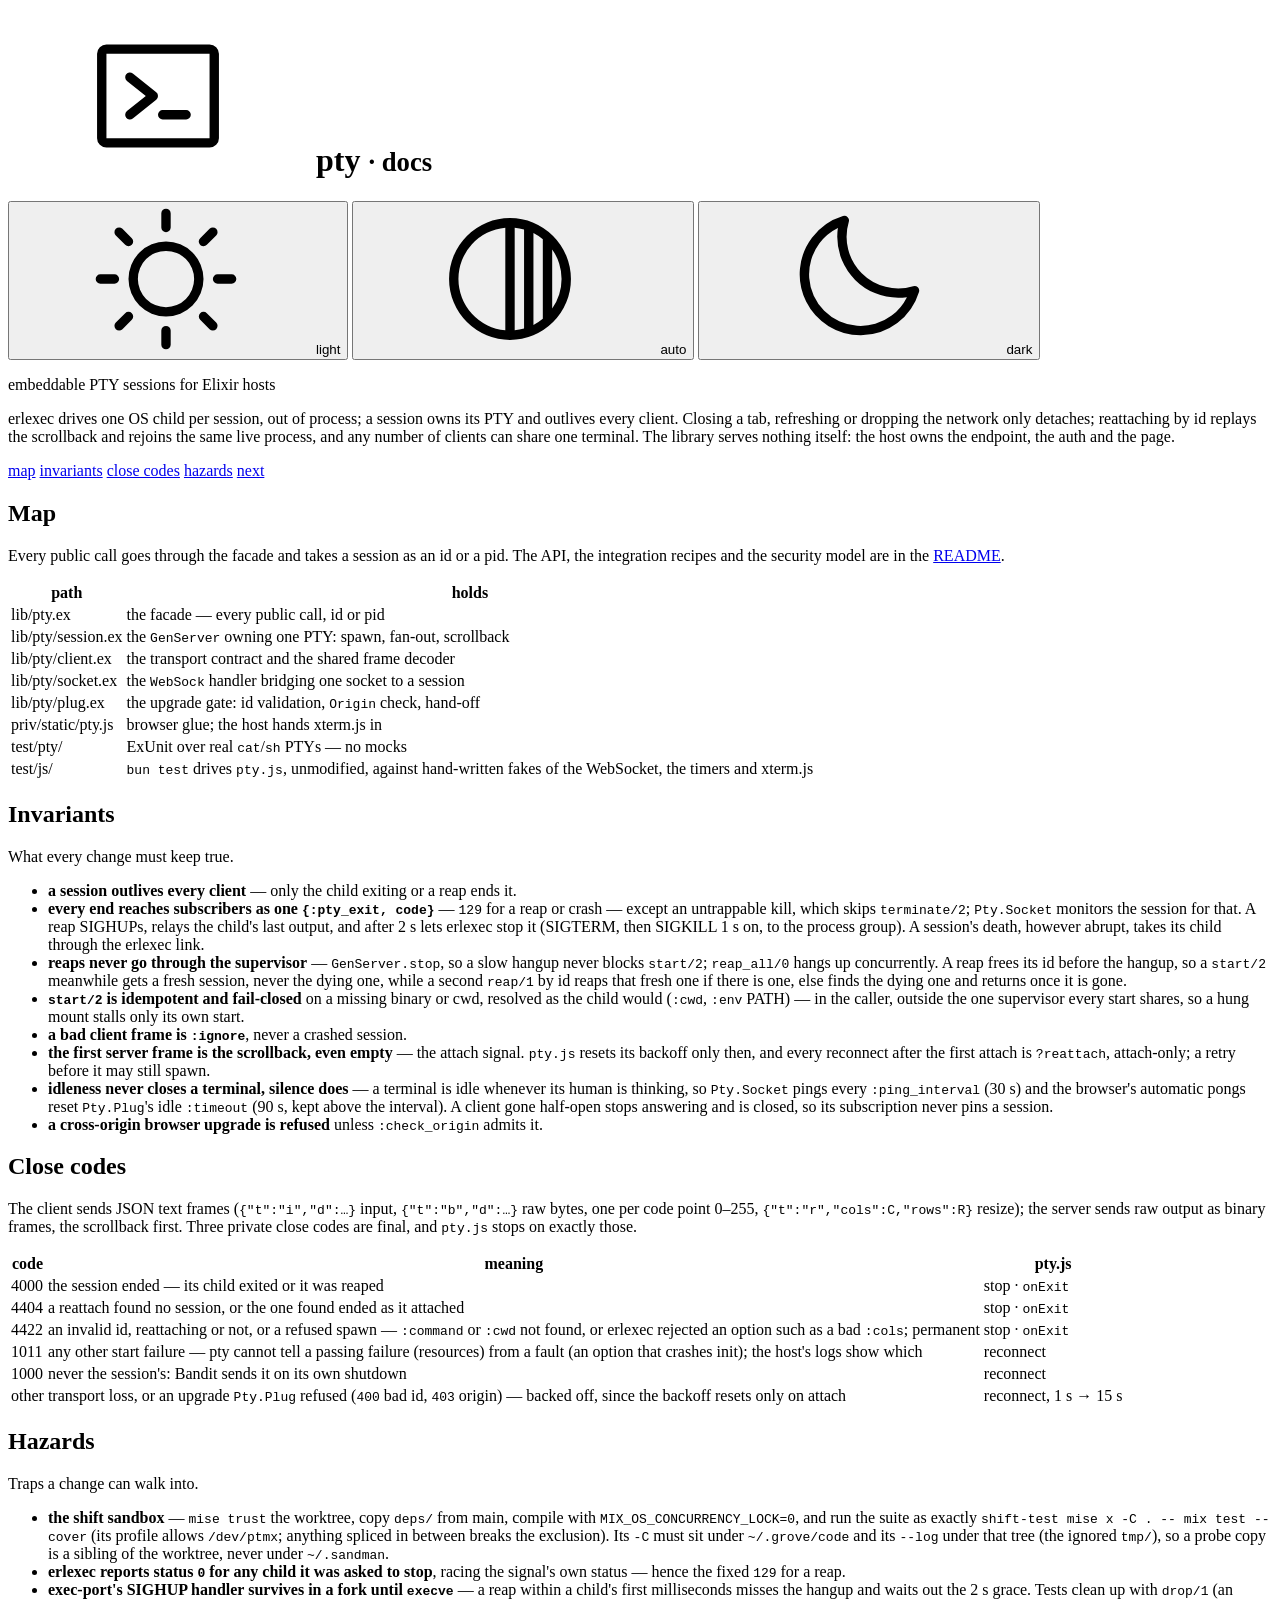
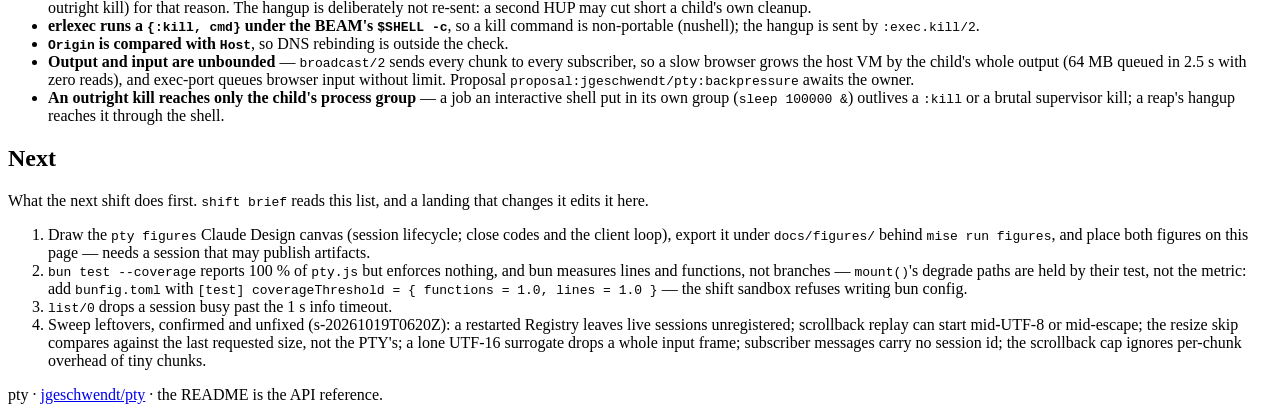
==== docs/index.html @ 1506ca83 "refactor(session): drop the reaping-key unregister kill/1 no longer needs kill/1 by id already repor" ====
<!doctype html>
<html lang="en" class="ui">
<head>
<meta charset="utf-8" />
<meta name="viewport" content="width=device-width, initial-scale=1" />
<title>pty — docs</title>
<link rel="stylesheet" href="https://gigantic.dev/ui/ui.css" />
<link rel="stylesheet" href="https://gigantic.dev/ui/docs.css" />
<link rel="stylesheet" href="page.css" />
<link rel="icon" href="data:image/svg+xml,%3Csvg xmlns='http://www.w3.org/2000/svg' viewBox='0 0 16 16'%3E%3Crect width='16' height='16' rx='3' fill='%23476349'/%3E%3Cpath d='M4 5l3 3-3 3' fill='none' stroke='white' stroke-width='1.5' stroke-linecap='round' stroke-linejoin='round'/%3E%3Crect x='8' y='10.25' width='4.5' height='1.5' rx='0.5' fill='white'/%3E%3C/svg%3E" />
</head>
<body data-page="docs">
<svg xmlns="http://www.w3.org/2000/svg" style="display:none" aria-hidden="true">
<!-- Phosphor Icons (regular), MIT (c) 2023 Phosphor Icons — via jgeschwendt/ui icons/ -->
<symbol id="ph-circle-half" viewBox="0 0 256 256" fill="currentColor"><path d="M128,24A104,104,0,1,0,232,128,104.11,104.11,0,0,0,128,24Zm8,16.37a86.4,86.4,0,0,1,16,3V212.67a86.4,86.4,0,0,1-16,3Zm32,9.26a87.81,87.81,0,0,1,16,10.54V195.83a87.81,87.81,0,0,1-16,10.54ZM40,128a88.11,88.11,0,0,1,80-87.63V215.63A88.11,88.11,0,0,1,40,128Zm160,50.54V77.46a87.82,87.82,0,0,1,0,101.08Z"/></symbol>
<symbol id="ph-moon" viewBox="0 0 256 256" fill="currentColor"><path d="M233.54,142.23a8,8,0,0,0-8-2,88.08,88.08,0,0,1-109.8-109.8,8,8,0,0,0-10-10,104.84,104.84,0,0,0-52.91,37A104,104,0,0,0,136,224a103.09,103.09,0,0,0,62.52-20.88,104.84,104.84,0,0,0,37-52.91A8,8,0,0,0,233.54,142.23ZM188.9,190.34A88,88,0,0,1,65.66,67.11a89,89,0,0,1,31.4-26A106,106,0,0,0,96,56,104.11,104.11,0,0,0,200,160a106,106,0,0,0,14.92-1.06A89,89,0,0,1,188.9,190.34Z"/></symbol>
<symbol id="ph-sun" viewBox="0 0 256 256" fill="currentColor"><path d="M120,40V16a8,8,0,0,1,16,0V40a8,8,0,0,1-16,0Zm72,88a64,64,0,1,1-64-64A64.07,64.07,0,0,1,192,128Zm-16,0a48,48,0,1,0-48,48A48.05,48.05,0,0,0,176,128ZM58.34,69.66A8,8,0,0,0,69.66,58.34l-16-16A8,8,0,0,0,42.34,53.66Zm0,116.68-16,16a8,8,0,0,0,11.32,11.32l16-16a8,8,0,0,0-11.32-11.32ZM192,72a8,8,0,0,0,5.66-2.34l16-16a8,8,0,0,0-11.32-11.32l-16,16A8,8,0,0,0,192,72Zm5.66,114.34a8,8,0,0,0-11.32,11.32l16,16a8,8,0,0,0,11.32-11.32ZM48,128a8,8,0,0,0-8-8H16a8,8,0,0,0,0,16H40A8,8,0,0,0,48,128Zm80,80a8,8,0,0,0-8,8v24a8,8,0,0,0,16,0V216A8,8,0,0,0,128,208Zm112-88H216a8,8,0,0,0,0,16h24a8,8,0,0,0,0-16Z"/></symbol>
<symbol id="ph-terminal-window" viewBox="0 0 256 256" fill="currentColor"><path d="M128,128a8,8,0,0,1-3,6.25l-40,32a8,8,0,1,1-10-12.5L107.19,128,75,102.25a8,8,0,1,1,10-12.5l40,32A8,8,0,0,1,128,128Zm48,24H136a8,8,0,0,0,0,16h40a8,8,0,0,0,0-16Zm56-96V200a16,16,0,0,1-16,16H40a16,16,0,0,1-16-16V56A16,16,0,0,1,40,40H216A16,16,0,0,1,232,56ZM216,200V56H40V200H216Z"/></symbol>
</svg>

<header class="appbar">
  <h1 class="appbar-title">
    <svg class="icon" aria-hidden="true"><use href="#ph-terminal-window" /></svg>
    pty <small>· docs</small>
  </h1>
  <span class="spacer"></span>
  <div class="segmented" role="group" aria-label="theme">
    <button type="button" data-theme-set="light" aria-pressed="false" title="light">
      <svg class="icon icon-sm" aria-hidden="true"><use href="#ph-sun" /></svg>light
    </button>
    <button type="button" data-theme-set="auto" aria-pressed="true" title="follow the system">
      <svg class="icon icon-sm" aria-hidden="true"><use href="#ph-circle-half" /></svg>auto
    </button>
    <button type="button" data-theme-set="dark" aria-pressed="false" title="dark">
      <svg class="icon icon-sm" aria-hidden="true"><use href="#ph-moon" /></svg>dark
    </button>
  </div>
</header>

<main class="docs-shell" data-container>

<header class="stack">
  <p class="eyebrow">embeddable PTY sessions for Elixir hosts</p>
  <p class="lead docs-lead">erlexec drives one OS child per session, out of process; a session owns
    its PTY and outlives every client. Closing a tab, refreshing or dropping the network only
    detaches; reattaching by id replays the scrollback and rejoins the same live process, and any
    number of clients can share one terminal. The library serves nothing itself: the host owns the
    endpoint, the auth and the page.</p>
  <nav class="row docs-toc" aria-label="sections">
    <a class="pill" href="#map">map</a>
    <a class="pill" href="#invariants">invariants</a>
    <a class="pill" href="#wire">close codes</a>
    <a class="pill" href="#hazards">hazards</a>
    <a class="pill" href="#plan">next</a>
  </nav>
</header>

<section class="docs-section" id="map" data-component="map">
  <header>
    <h2 class="h2">Map</h2>
    <p class="docs-note">Every public call goes through the facade and takes a session as an id or a
      pid. The API, the integration recipes and the security model are in the
      <a class="link" href="https://github.com/jgeschwendt/pty#readme">README</a>.</p>
  </header>
  <div class="table-wrap">
    <table data-table>
      <thead><tr><th>path</th><th>holds</th></tr></thead>
      <tbody>
        <tr><td class="table-mono">lib/pty.ex</td><td>the facade — every public call, id or pid</td></tr>
        <tr><td class="table-mono">lib/pty/session.ex</td><td>the <code class="code">GenServer</code> owning one PTY: spawn, fan-out, scrollback</td></tr>
        <tr><td class="table-mono">lib/pty/client.ex</td><td>the transport contract and the shared frame decoder</td></tr>
        <tr><td class="table-mono">lib/pty/socket.ex</td><td>the <code class="code">WebSock</code> handler bridging one socket to a session</td></tr>
        <tr><td class="table-mono">lib/pty/plug.ex</td><td>the upgrade gate: id validation, <code class="code">Origin</code> check, hand-off</td></tr>
        <tr><td class="table-mono">priv/static/pty.js</td><td>browser glue; the host hands xterm.js in</td></tr>
        <tr><td class="table-mono">test/pty/</td><td>ExUnit over real <code class="code">cat</code>/<code class="code">sh</code> PTYs — no mocks</td></tr>
        <tr><td class="table-mono">test/js/</td><td><code class="code">bun test</code> drives <code class="code">pty.js</code>, unmodified, against hand-written fakes of the WebSocket, the timers and xterm.js</td></tr>
      </tbody>
    </table>
  </div>
</section>

<section class="docs-section" id="invariants" data-component="invariants">
  <header>
    <h2 class="h2">Invariants</h2>
    <p class="docs-note">What every change must keep true.</p>
  </header>
  <ul class="stack claims" role="list">
    <li><strong>a session outlives every client</strong> — only the child exiting or a reap ends
      it.</li>
    <li><strong>every end reaches subscribers as one <code class="code">{:pty_exit, code}</code></strong>
      — <code class="code">129</code> for a reap or crash — except an untrappable kill, which skips
      <code class="code">terminate/2</code>; <code class="code">Pty.Socket</code> monitors the session
      for that. A reap SIGHUPs, relays the child's last output, and after 2 s lets erlexec stop it
      (SIGTERM, then SIGKILL 1 s on, to the process group). A session's death, however abrupt, takes
      its child through the erlexec link.</li>
    <li><strong>reaps never go through the supervisor</strong> — <code class="code">GenServer.stop</code>,
      so a slow hangup never blocks <code class="code">start/2</code>; <code class="code">reap_all/0</code>
      hangs up concurrently. A reap frees its id before the hangup, so a
      <code class="code">start/2</code> meanwhile gets a fresh session, never the dying one, while a
      second <code class="code">reap/1</code> by id reaps that fresh one if there is one, else finds the
      dying one and returns once it is gone.</li>
    <li><strong><code class="code">start/2</code> is idempotent and fail-closed</strong> on a missing
      binary or cwd, resolved as the child would (<code class="code">:cwd</code>,
      <code class="code">:env</code> PATH) — in the caller, outside the one supervisor every start
      shares, so a hung mount stalls only its own start.</li>
    <li><strong>a bad client frame is <code class="code">:ignore</code></strong>, never a crashed
      session.</li>
    <li><strong>the first server frame is the scrollback, even empty</strong> — the attach signal.
      <code class="code">pty.js</code> resets its backoff only then, and every reconnect after the
      first attach is <code class="code">?reattach</code>, attach-only; a retry before it may still
      spawn.</li>
    <li><strong>idleness never closes a terminal, silence does</strong> — a terminal is idle whenever
      its human is thinking, so <code class="code">Pty.Socket</code> pings every
      <code class="code">:ping_interval</code> (30 s) and the browser's automatic pongs reset
      <code class="code">Pty.Plug</code>'s idle <code class="code">:timeout</code> (90 s, kept above
      the interval). A client gone half-open stops answering and is closed, so its subscription
      never pins a session.</li>
    <li><strong>a cross-origin browser upgrade is refused</strong> unless
      <code class="code">:check_origin</code> admits it.</li>
  </ul>
</section>

<section class="docs-section" id="wire" data-component="wire">
  <header>
    <h2 class="h2">Close codes</h2>
    <p class="docs-note">The client sends JSON text frames (<code class="code">{"t":"i","d":…}</code>
      input, <code class="code">{"t":"b","d":…}</code> raw bytes, one per code point 0–255,
      <code class="code">{"t":"r","cols":C,"rows":R}</code> resize); the server sends raw output
      as binary frames, the scrollback first. Three private close codes are final, and
      <code class="code">pty.js</code> stops on exactly those.</p>
  </header>
  <div class="table-wrap">
    <table data-table>
      <thead><tr><th>code</th><th>meaning</th><th>pty.js</th></tr></thead>
      <tbody>
        <tr data-code="4000"><td class="table-mono">4000</td><td>the session ended — its child exited or it was reaped</td><td>stop · <code class="code">onExit</code></td></tr>
        <tr data-code="4404"><td class="table-mono">4404</td><td>a reattach found no session, or the one found ended as it attached</td><td>stop · <code class="code">onExit</code></td></tr>
        <tr data-code="4422"><td class="table-mono">4422</td><td>an invalid id, reattaching or not, or a refused spawn — <code class="code">:command</code> or <code class="code">:cwd</code> not found, or erlexec rejected an option such as a bad <code class="code">:cols</code>; permanent</td><td>stop · <code class="code">onExit</code></td></tr>
        <tr data-code="1011"><td class="table-mono">1011</td><td>any other start failure — pty cannot tell a passing failure (resources) from a fault (an option that crashes init); the host's logs show which</td><td>reconnect</td></tr>
        <tr data-code="1000"><td class="table-mono">1000</td><td>never the session's: Bandit sends it on its own shutdown</td><td>reconnect</td></tr>
        <tr data-code="other"><td class="table-mono">other</td><td>transport loss, or an upgrade <code class="code">Pty.Plug</code> refused (<code class="code">400</code> bad id, <code class="code">403</code> origin) — backed off, since the backoff resets only on attach</td><td>reconnect, 1 s → 15 s</td></tr>
      </tbody>
    </table>
  </div>
</section>

<section class="docs-section" id="hazards" data-component="hazards">
  <header>
    <h2 class="h2">Hazards</h2>
    <p class="docs-note">Traps a change can walk into.</p>
  </header>
  <ul class="stack claims" role="list">
    <li><strong>the shift sandbox</strong> — <code class="code">mise trust</code> the worktree, copy
      <code class="code">deps/</code> from main, compile with
      <code class="code">MIX_OS_CONCURRENCY_LOCK=0</code>, and run the suite as exactly
      <code class="code">shift-test mise x -C . -- mix test --cover</code> (its profile allows
      <code class="code">/dev/ptmx</code>; anything spliced in between breaks the exclusion). Its
      <code class="code">-C</code> must sit under <code class="code">~/.grove/code</code> and its
      <code class="code">--log</code> under that tree (the ignored <code class="code">tmp/</code>), so a
      probe copy is a sibling of the worktree, never under <code class="code">~/.sandman</code>.</li>
    <li><strong>erlexec reports status <code class="code">0</code> for any child it was asked to
      stop</strong>, racing the signal's own status — hence the fixed <code class="code">129</code>
      for a reap.</li>
    <li><strong>exec-port's SIGHUP handler survives in a fork until <code class="code">execve</code></strong>
      — a reap within a child's first milliseconds misses the hangup and waits out the 2 s grace.
      Tests clean up with <code class="code">drop/1</code> (an outright kill) for that reason. The
      hangup is deliberately not re-sent: a second HUP may cut short a child's own cleanup.</li>
    <li><strong>erlexec runs a <code class="code">{:kill, cmd}</code> under the BEAM's
      <code class="code">$SHELL -c</code></strong>, so a kill command is non-portable (nushell); the
      hangup is sent by <code class="code">:exec.kill/2</code>.</li>
    <li><strong><code class="code">Origin</code> is compared with <code class="code">Host</code></strong>,
      so DNS rebinding is outside the check.</li>
    <li><strong>Output and input are unbounded</strong> — <code class="code">broadcast/2</code> sends
      every chunk to every subscriber, so a slow browser grows the host VM by the child's whole output
      (64 MB queued in 2.5 s with zero reads), and exec-port queues browser input without limit.
      Proposal <code class="code">proposal:jgeschwendt/pty:backpressure</code> awaits the owner.</li>
    <li><strong>An outright kill reaches only the child's process group</strong> — a job an
      interactive shell put in its own group (<code class="code">sleep 100000 &amp;</code>) outlives a
      <code class="code">:kill</code> or a brutal supervisor kill; a reap's hangup reaches it through the shell.</li>
  </ul>
</section>

<section class="docs-section" id="plan" data-component="plan">
  <header>
    <h2 class="h2">Next</h2>
    <p class="docs-note">What the next shift does first. <code class="code">shift brief</code> reads this list, and a landing that changes it edits it here.</p>
  </header>
  <ol class="steps" id="next">
    <li>Draw the <code class="code">pty figures</code> Claude Design canvas (session lifecycle; close codes and the client loop), export it under <code class="code">docs/figures/</code> behind <code class="code">mise run figures</code>, and place both figures on this page — needs a session that may publish artifacts.</li>
    <li><code class="code">bun test --coverage</code> reports 100 % of <code class="code">pty.js</code> but enforces nothing, and bun measures lines and functions, not branches — <code class="code">mount()</code>'s degrade paths are held by their test, not the metric: add <code class="code">bunfig.toml</code> with <code class="code">[test] coverageThreshold = { functions = 1.0, lines = 1.0 }</code> — the shift sandbox refuses writing bun config.</li>
    <li><code class="code">list/0</code> drops a session busy past the 1 s info timeout.</li>
    <li>Sweep leftovers, confirmed and unfixed (s-20261019T0620Z): a restarted Registry leaves live sessions unregistered; scrollback replay can start mid-UTF-8 or mid-escape; the resize skip compares against the last requested size, not the PTY's; a lone UTF-16 surrogate drops a whole input frame; subscriber messages carry no session id; the scrollback cap ignores per-chunk overhead of tiny chunks.</li>
  </ol>
  <p class="docs-foot">pty · <a class="link" href="https://github.com/jgeschwendt/pty">jgeschwendt/pty</a> · the README is the API reference.</p>
</section>

</main>

<script>
/* The theme contract, verbatim from jgeschwendt/ui docs.js — same localStorage
   key, so a theme chosen on the ui pages is the theme this one opens in. */
const THEME_KEY = "ui-theme";
function applyTheme(mode) {
  const root = document.documentElement;
  if (mode === "auto") {
    root.removeAttribute("data-theme");
    localStorage.removeItem(THEME_KEY);
  } else {
    root.dataset.theme = mode;
    localStorage.setItem(THEME_KEY, mode);
  }
  for (const b of document.querySelectorAll("[data-theme-set]")) {
    b.setAttribute("aria-pressed", String(b.dataset.themeSet === mode));
  }
}
for (const b of document.querySelectorAll("[data-theme-set]")) {
  b.addEventListener("click", () => applyTheme(b.dataset.themeSet));
}
applyTheme(localStorage.getItem(THEME_KEY) || "auto");
</script>
</body>
</html>
---- docs/page.css ----
/* page.css — what is pty's alone. Tokens and components are ui.css's, the
   shell (container, measure, sections, claims, steps) is docs.css's; both are
   linked from https://gigantic.dev/ui/, never copied here. Nothing yet. */
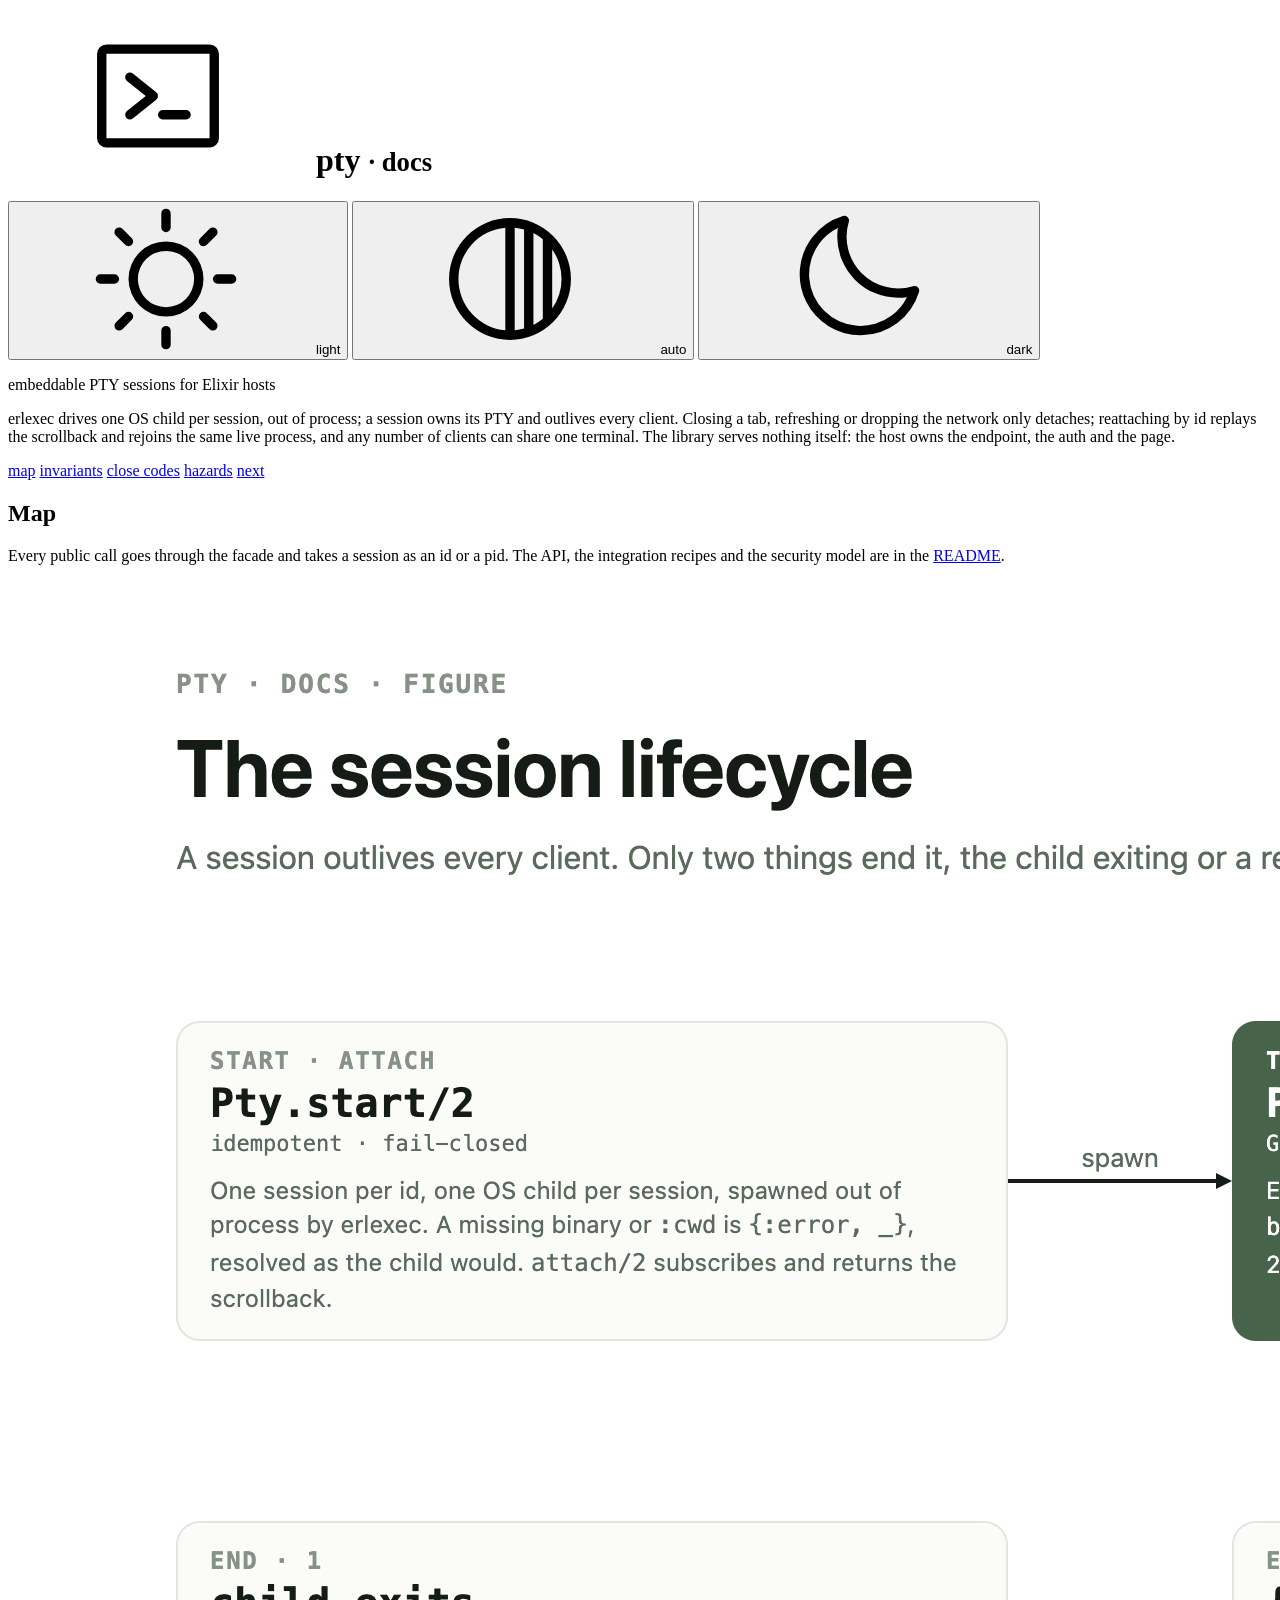
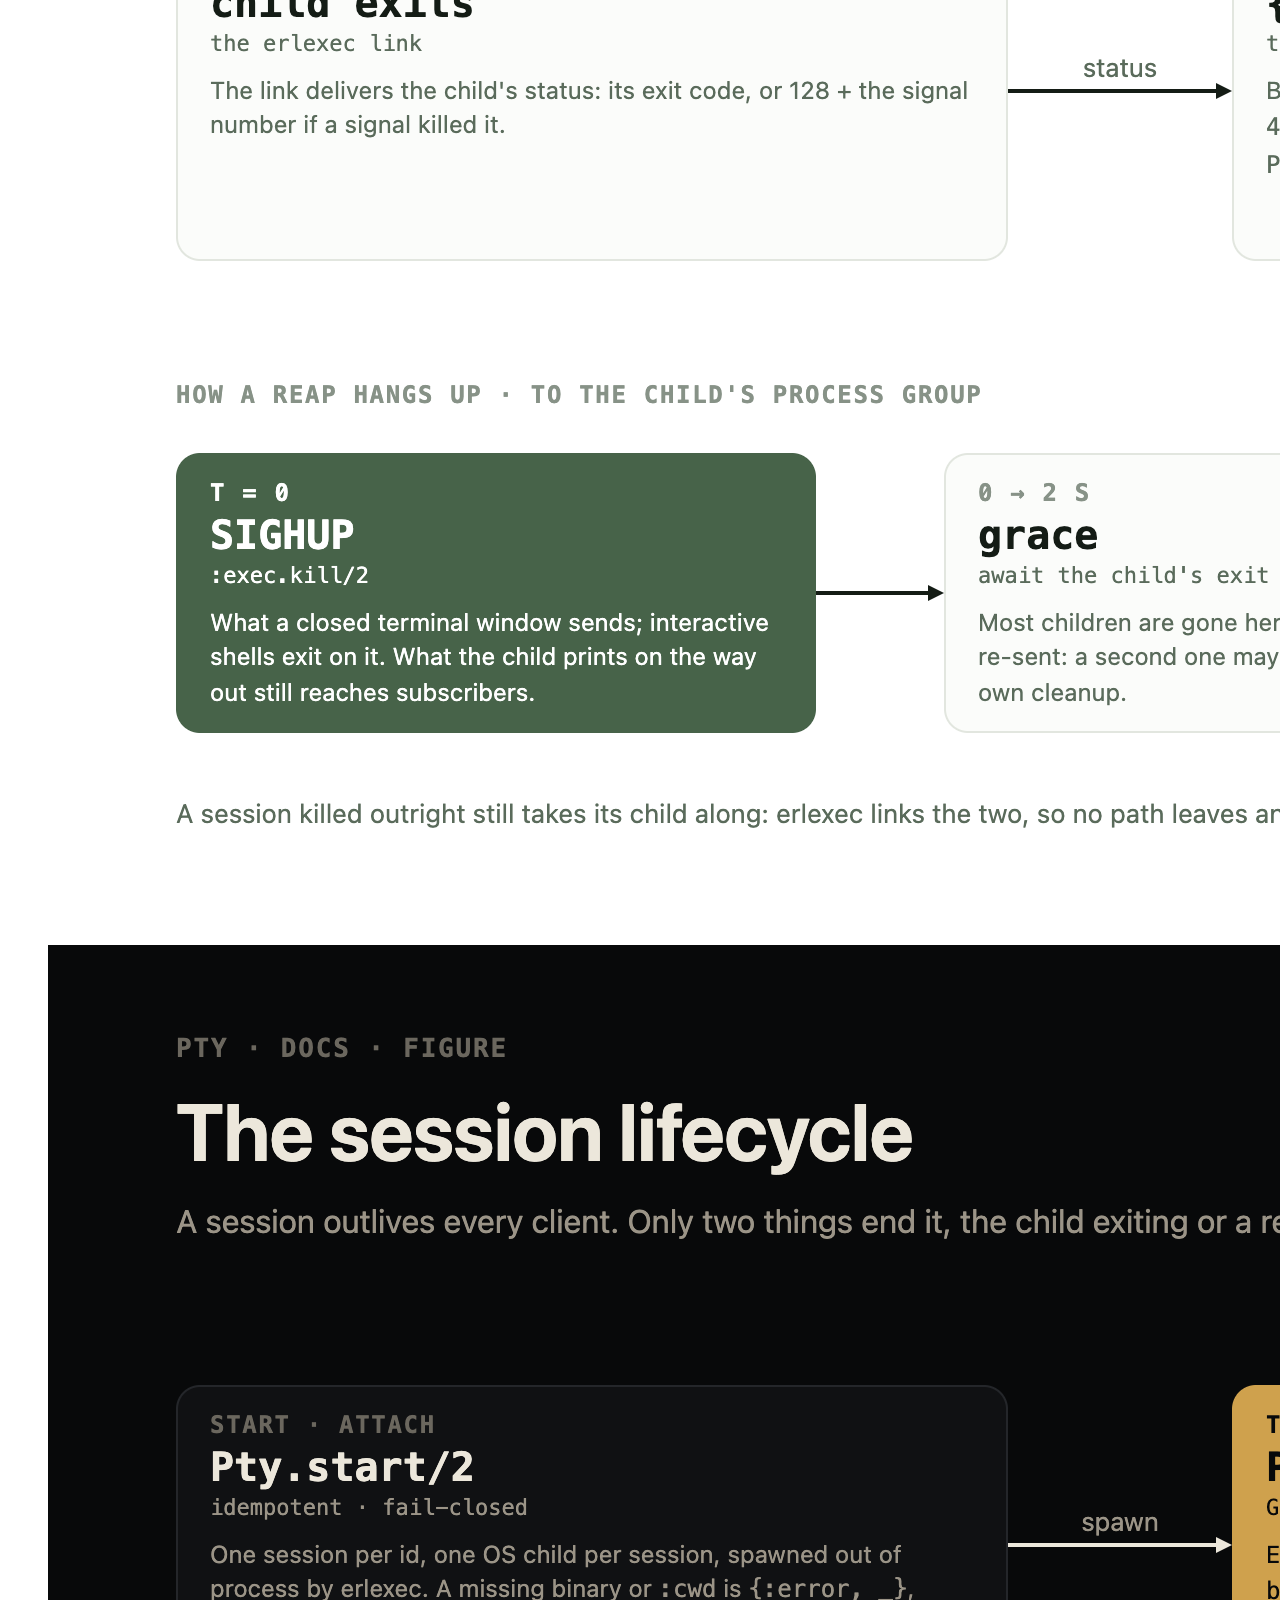
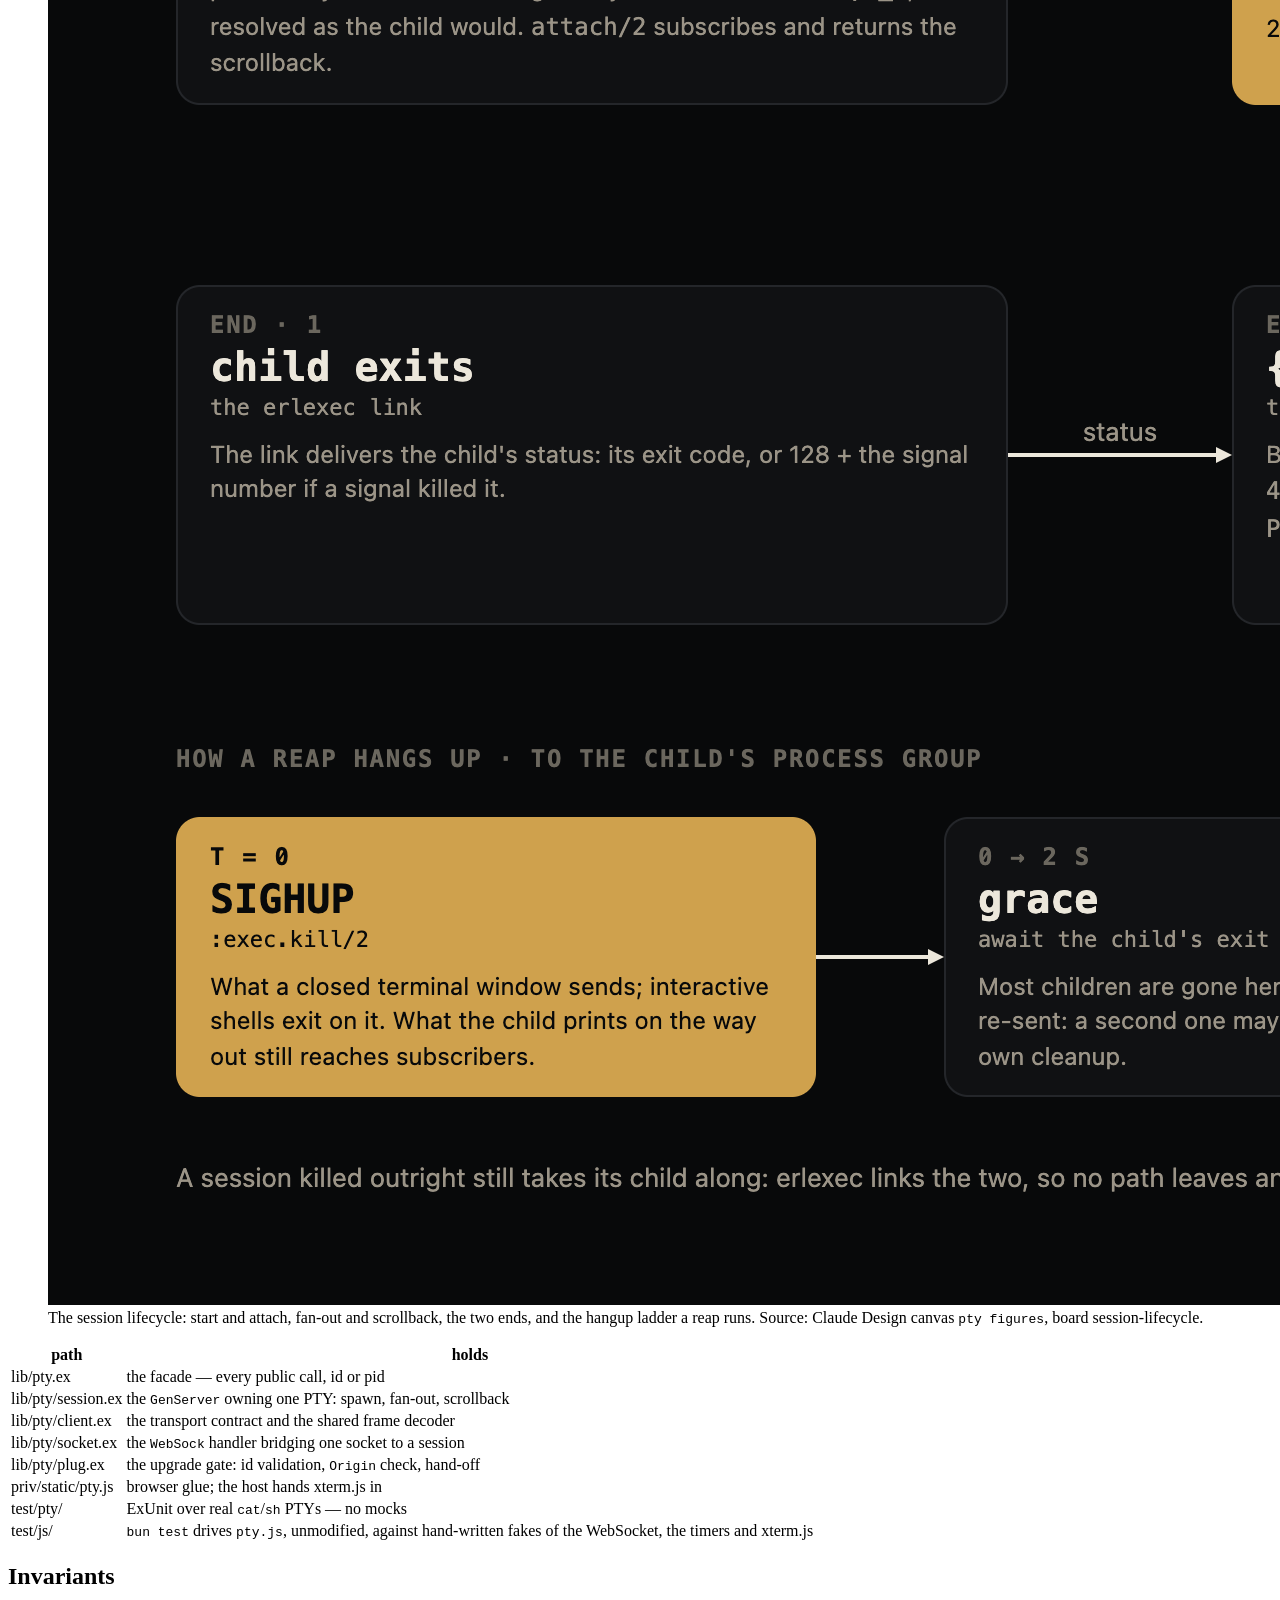
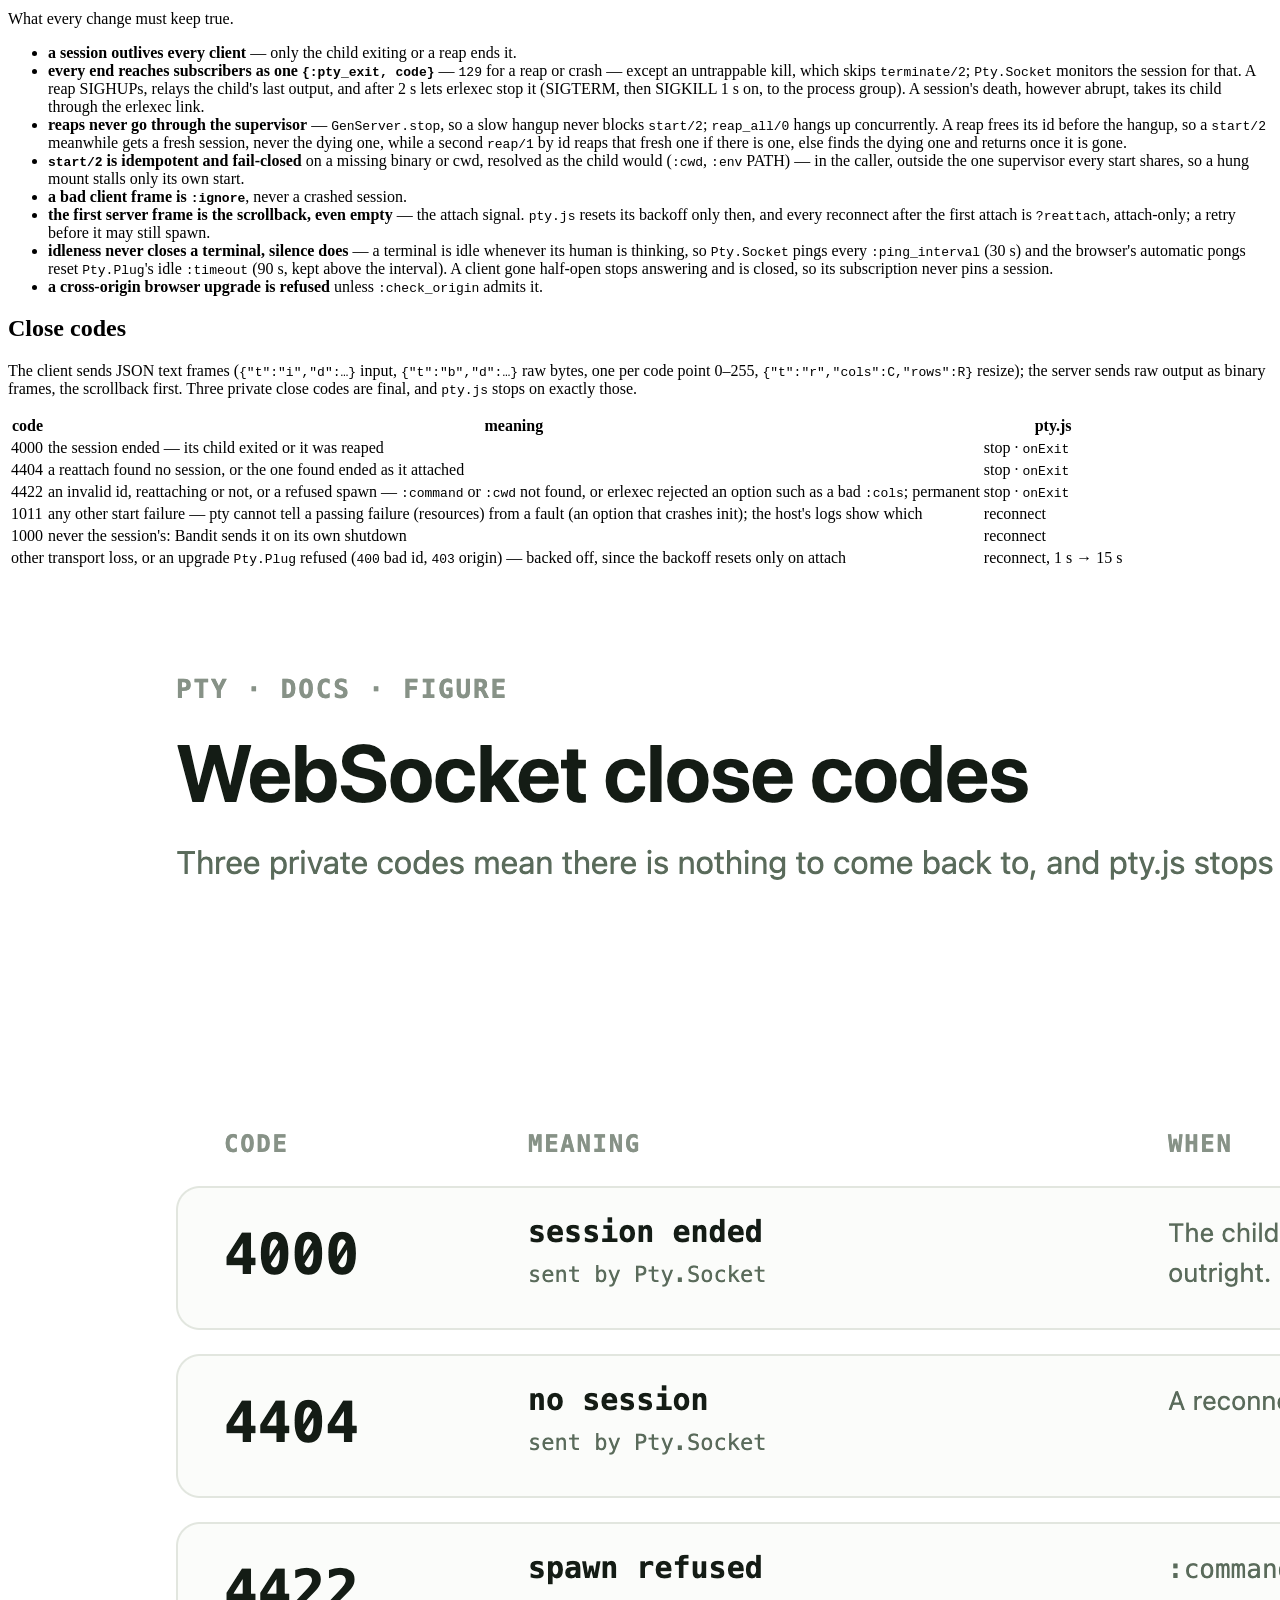
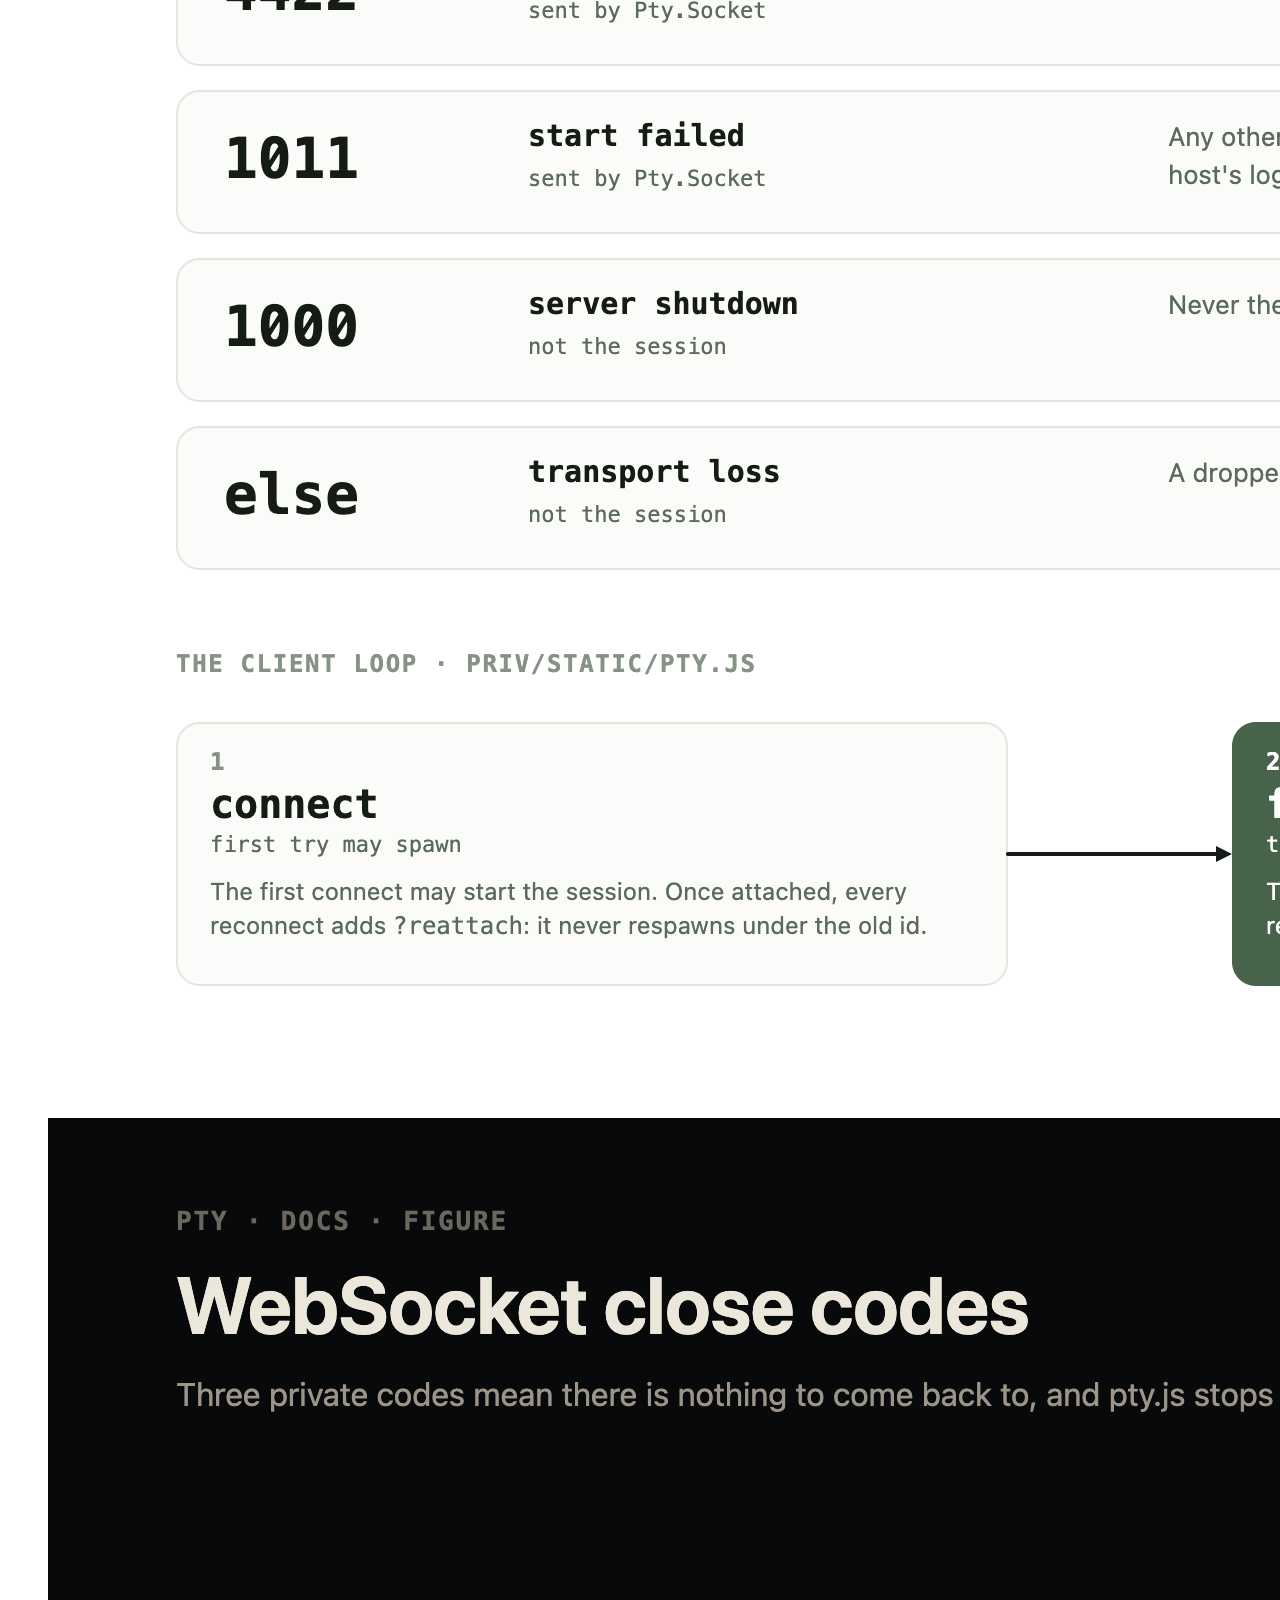
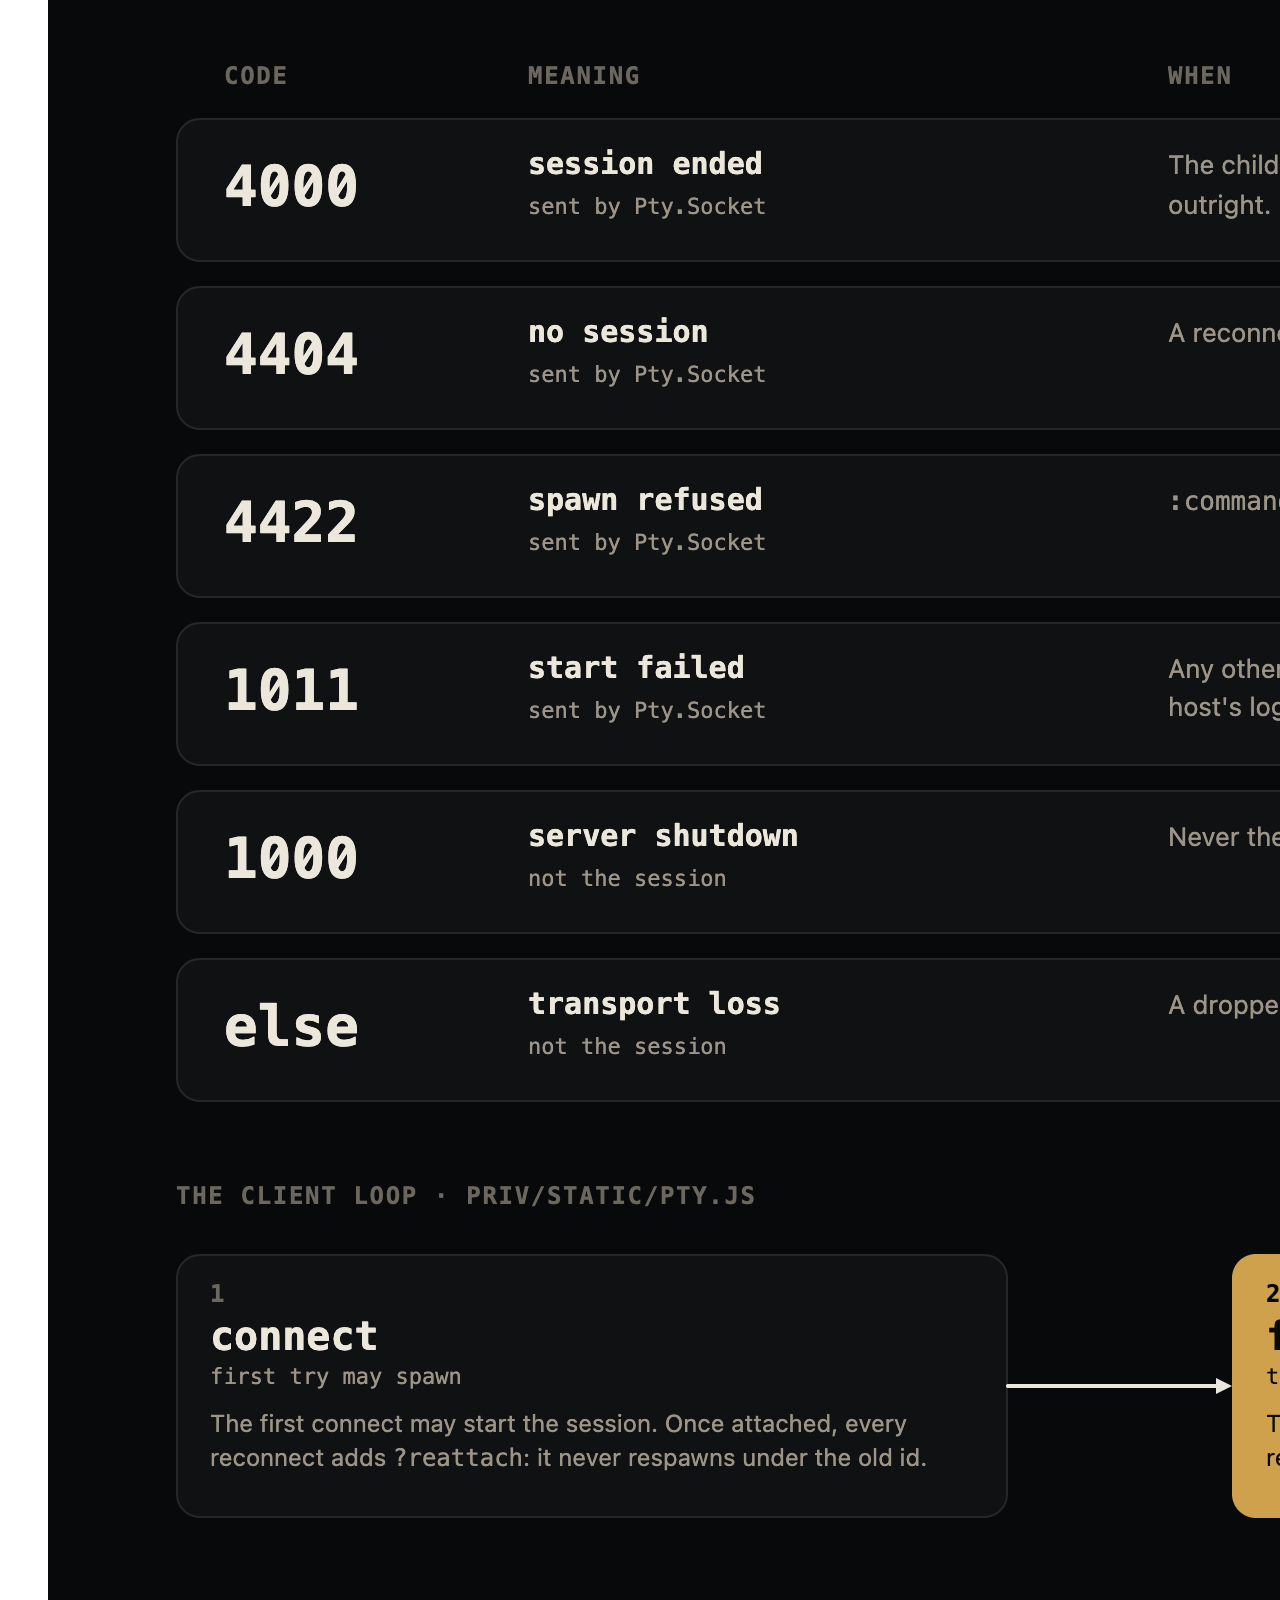
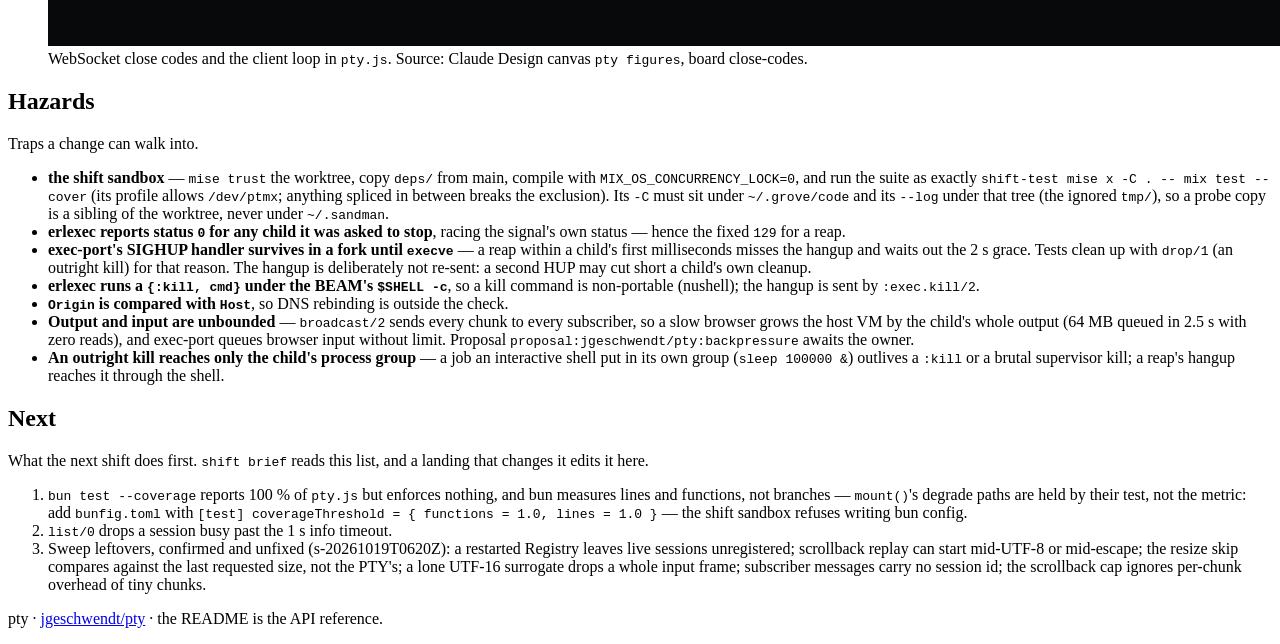
==== commit 66c33f6b: "docs: the pty figures canvas — session lifecycle, close codes — rendered behind mise run figures Can" ====
--- a/docs/index.html
+++ b/docs/index.html
@@ -62,6 +62,7 @@
       pid. The API, the integration recipes and the security model are in the
       <a class="link" href="https://github.com/jgeschwendt/pty#readme">README</a>.</p>
   </header>
+  <figure class="figure"><img class="figure-light" src="figures/session-lifecycle.png" alt="Pty.start/2 spawns a child through erlexec into a Pty.Session, which fans each output chunk out to every subscriber and onto a bounded scrollback. The session ends only when the child exits (its status) or a reap stops it (129); either way terminate/2 sends every subscriber one {:pty_exit, code}. A reap hangs up the child's process group: SIGHUP at once, a 2 s grace, then SIGTERM, then SIGKILL 1 s later." /><img class="figure-dark" src="figures/session-lifecycle-dark.png" alt="" aria-hidden="true" loading="lazy" /><figcaption>The session lifecycle: start and attach, fan-out and scrollback, the two ends, and the hangup ladder a reap runs. Source: Claude Design canvas <code class="code">pty figures</code>, board session-lifecycle.</figcaption></figure>
   <div class="table-wrap">
     <table data-table>
       <thead><tr><th>path</th><th>holds</th></tr></thead>
@@ -142,6 +143,7 @@
       </tbody>
     </table>
   </div>
+  <figure class="figure"><img class="figure-light" src="figures/close-codes.png" alt="A table of close codes. 4000 session ended, 4404 no session for a reattach, 4422 spawn refused: pty.js stops and fires onExit. 1011 any other start failure, 1000 Bandit's own shutdown, and any other close or a refused upgrade: pty.js reconnects. Below, the client loop: connect, the first frame (the scrollback) resets backoff to 1 s and marks the client attached so later connects add ?reattach, then on close either stop or retry with backoff doubling from 1 s to 15 s." /><img class="figure-dark" src="figures/close-codes-dark.png" alt="" aria-hidden="true" loading="lazy" /><figcaption>WebSocket close codes and the client loop in <code class="code">pty.js</code>. Source: Claude Design canvas <code class="code">pty figures</code>, board close-codes.</figcaption></figure>
 </section>
 
 <section class="docs-section" id="hazards" data-component="hazards">
@@ -186,7 +188,6 @@
     <p class="docs-note">What the next shift does first. <code class="code">shift brief</code> reads this list, and a landing that changes it edits it here.</p>
   </header>
   <ol class="steps" id="next">
-    <li>Draw the <code class="code">pty figures</code> Claude Design canvas (session lifecycle; close codes and the client loop), export it under <code class="code">docs/figures/</code> behind <code class="code">mise run figures</code>, and place both figures on this page — needs a session that may publish artifacts.</li>
     <li><code class="code">bun test --coverage</code> reports 100 % of <code class="code">pty.js</code> but enforces nothing, and bun measures lines and functions, not branches — <code class="code">mount()</code>'s degrade paths are held by their test, not the metric: add <code class="code">bunfig.toml</code> with <code class="code">[test] coverageThreshold = { functions = 1.0, lines = 1.0 }</code> — the shift sandbox refuses writing bun config.</li>
     <li><code class="code">list/0</code> drops a session busy past the 1 s info timeout.</li>
     <li>Sweep leftovers, confirmed and unfixed (s-20261019T0620Z): a restarted Registry leaves live sessions unregistered; scrollback replay can start mid-UTF-8 or mid-escape; the resize skip compares against the last requested size, not the PTY's; a lone UTF-16 surrogate drops a whole input frame; subscriber messages carry no session id; the scrollback cap ignores per-chunk overhead of tiny chunks.</li>
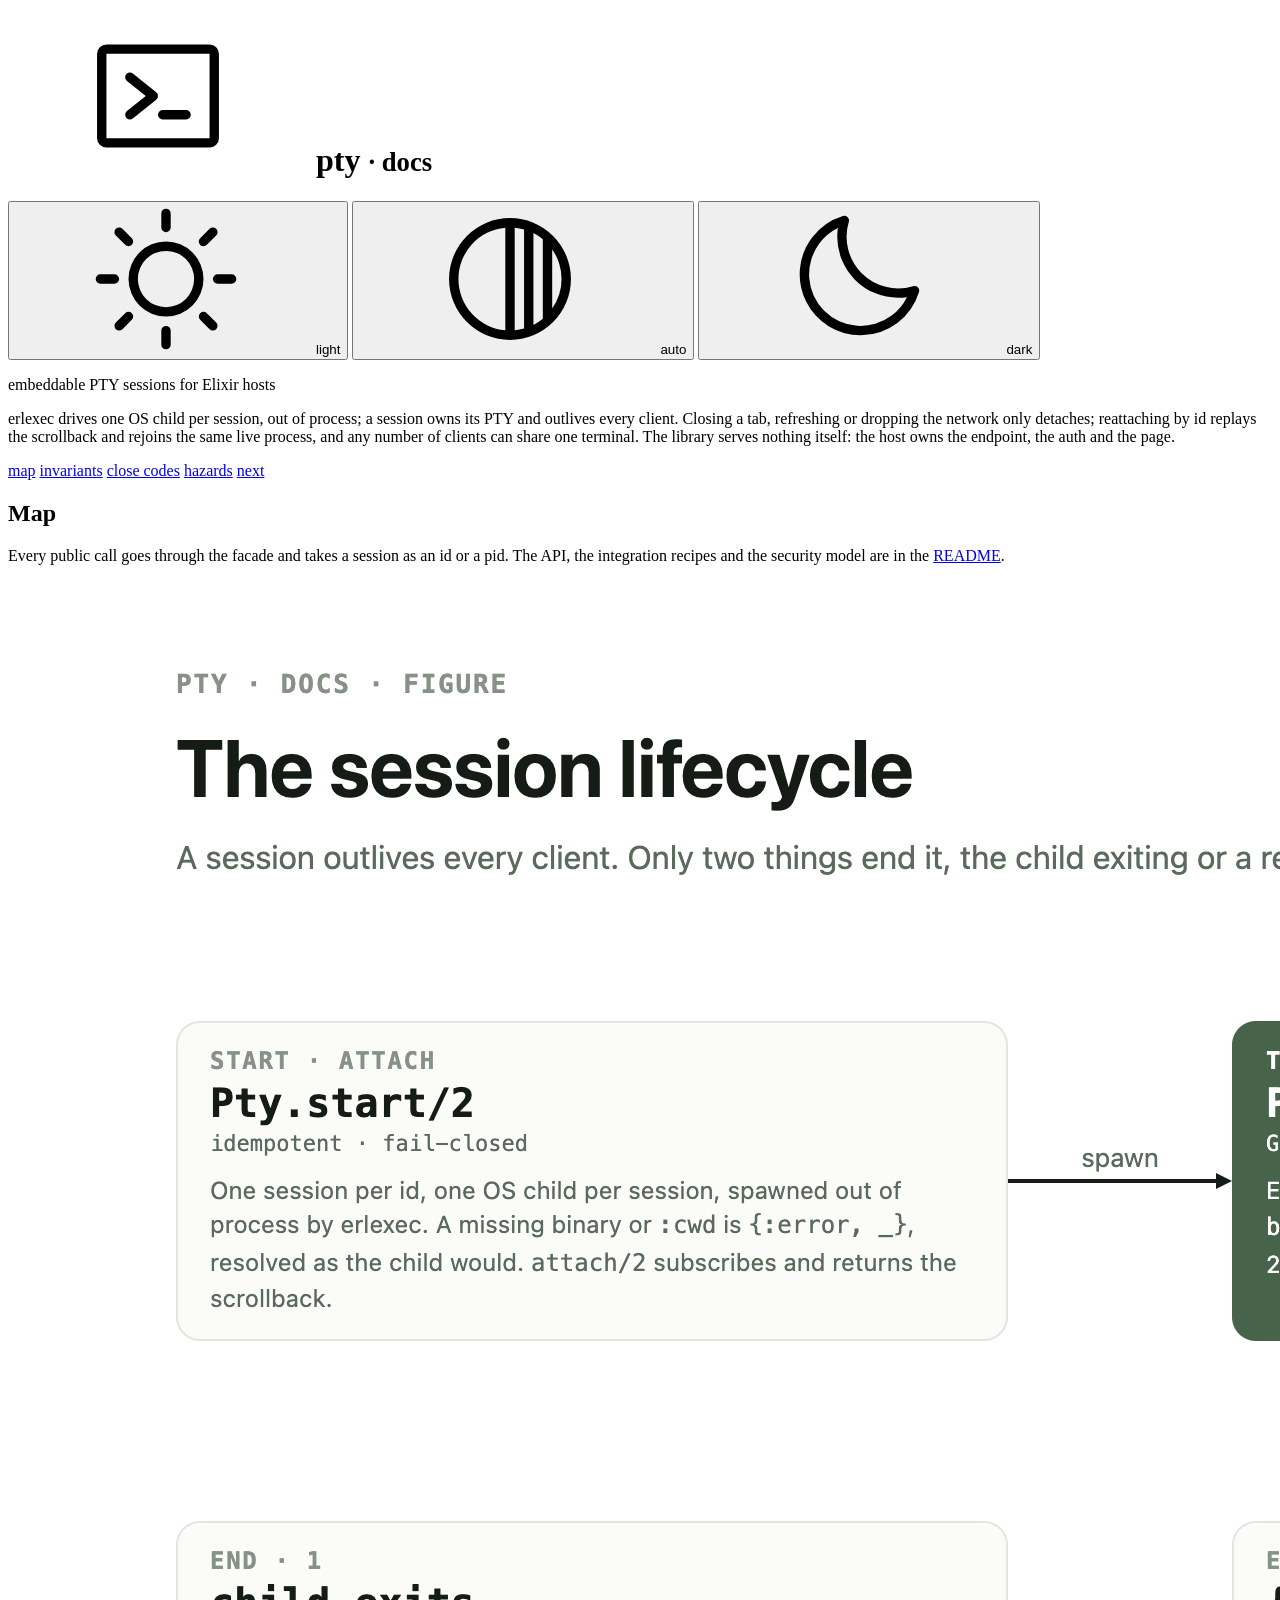
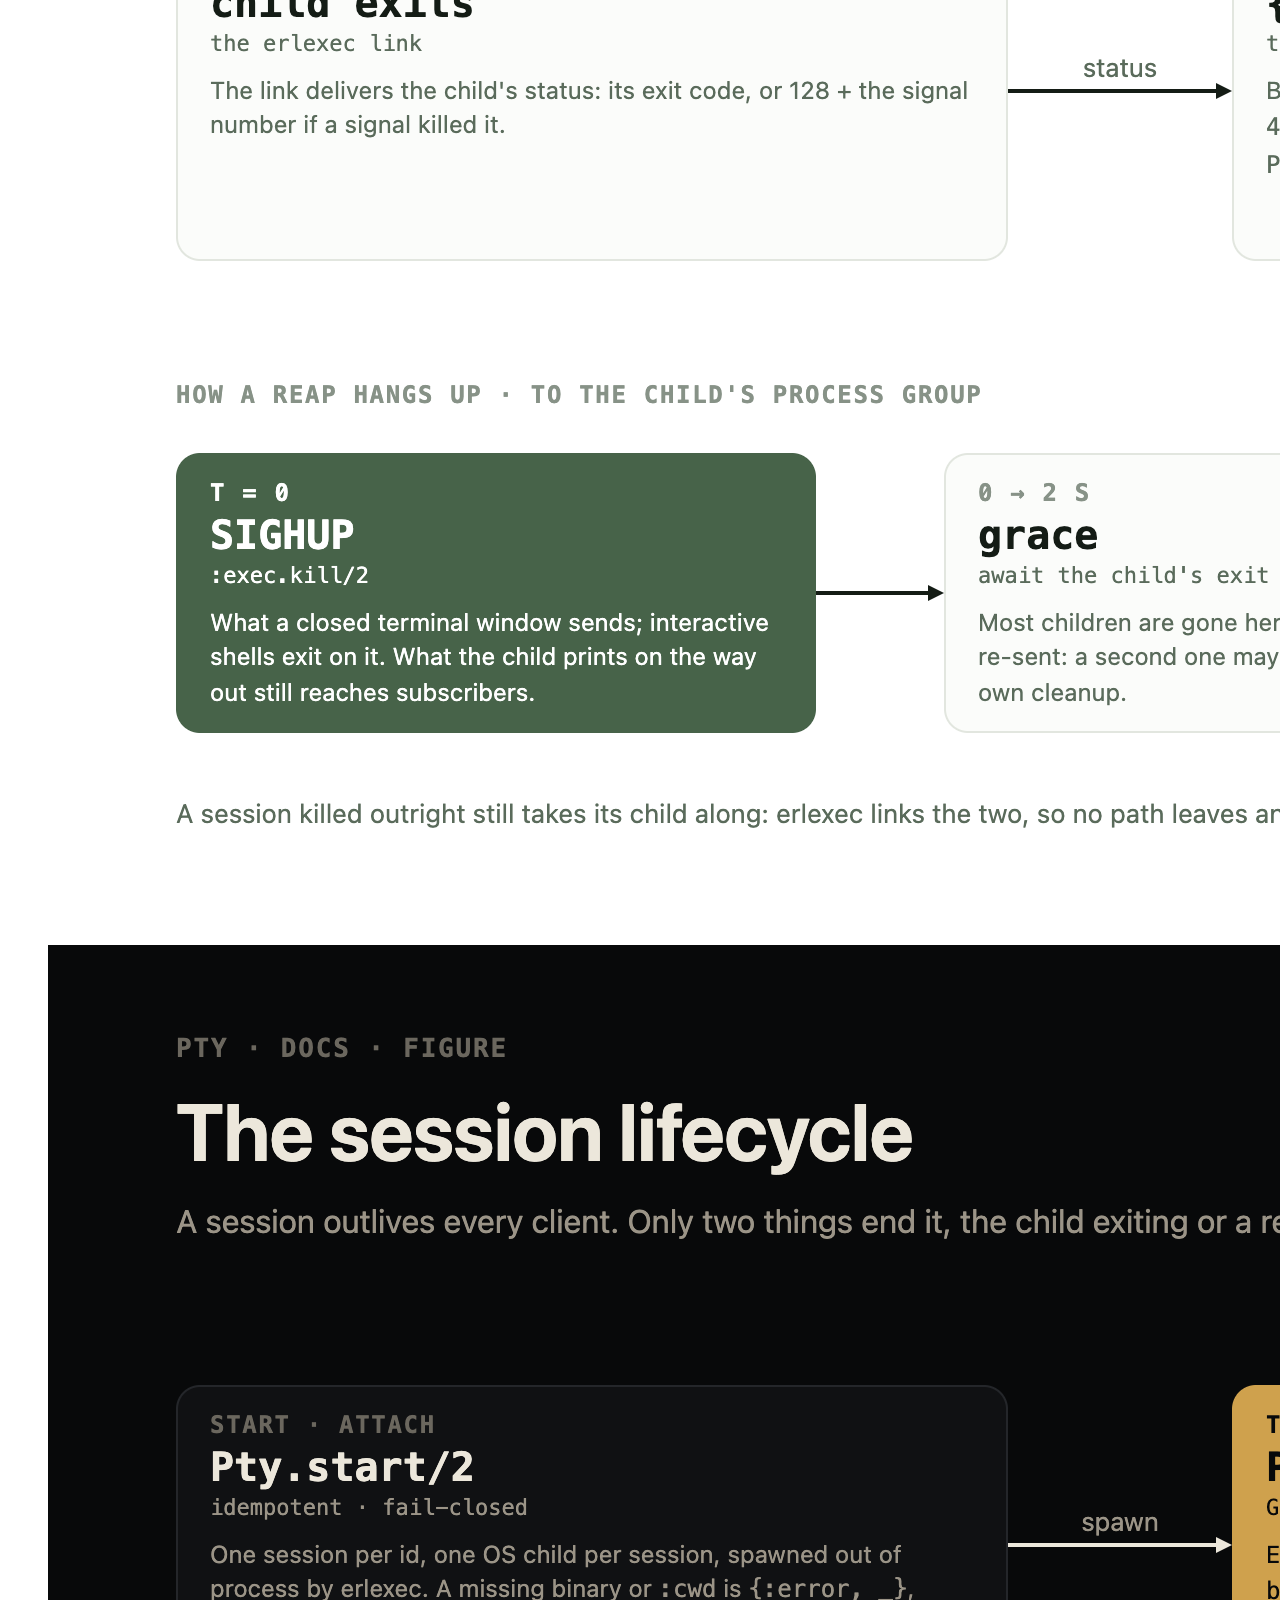
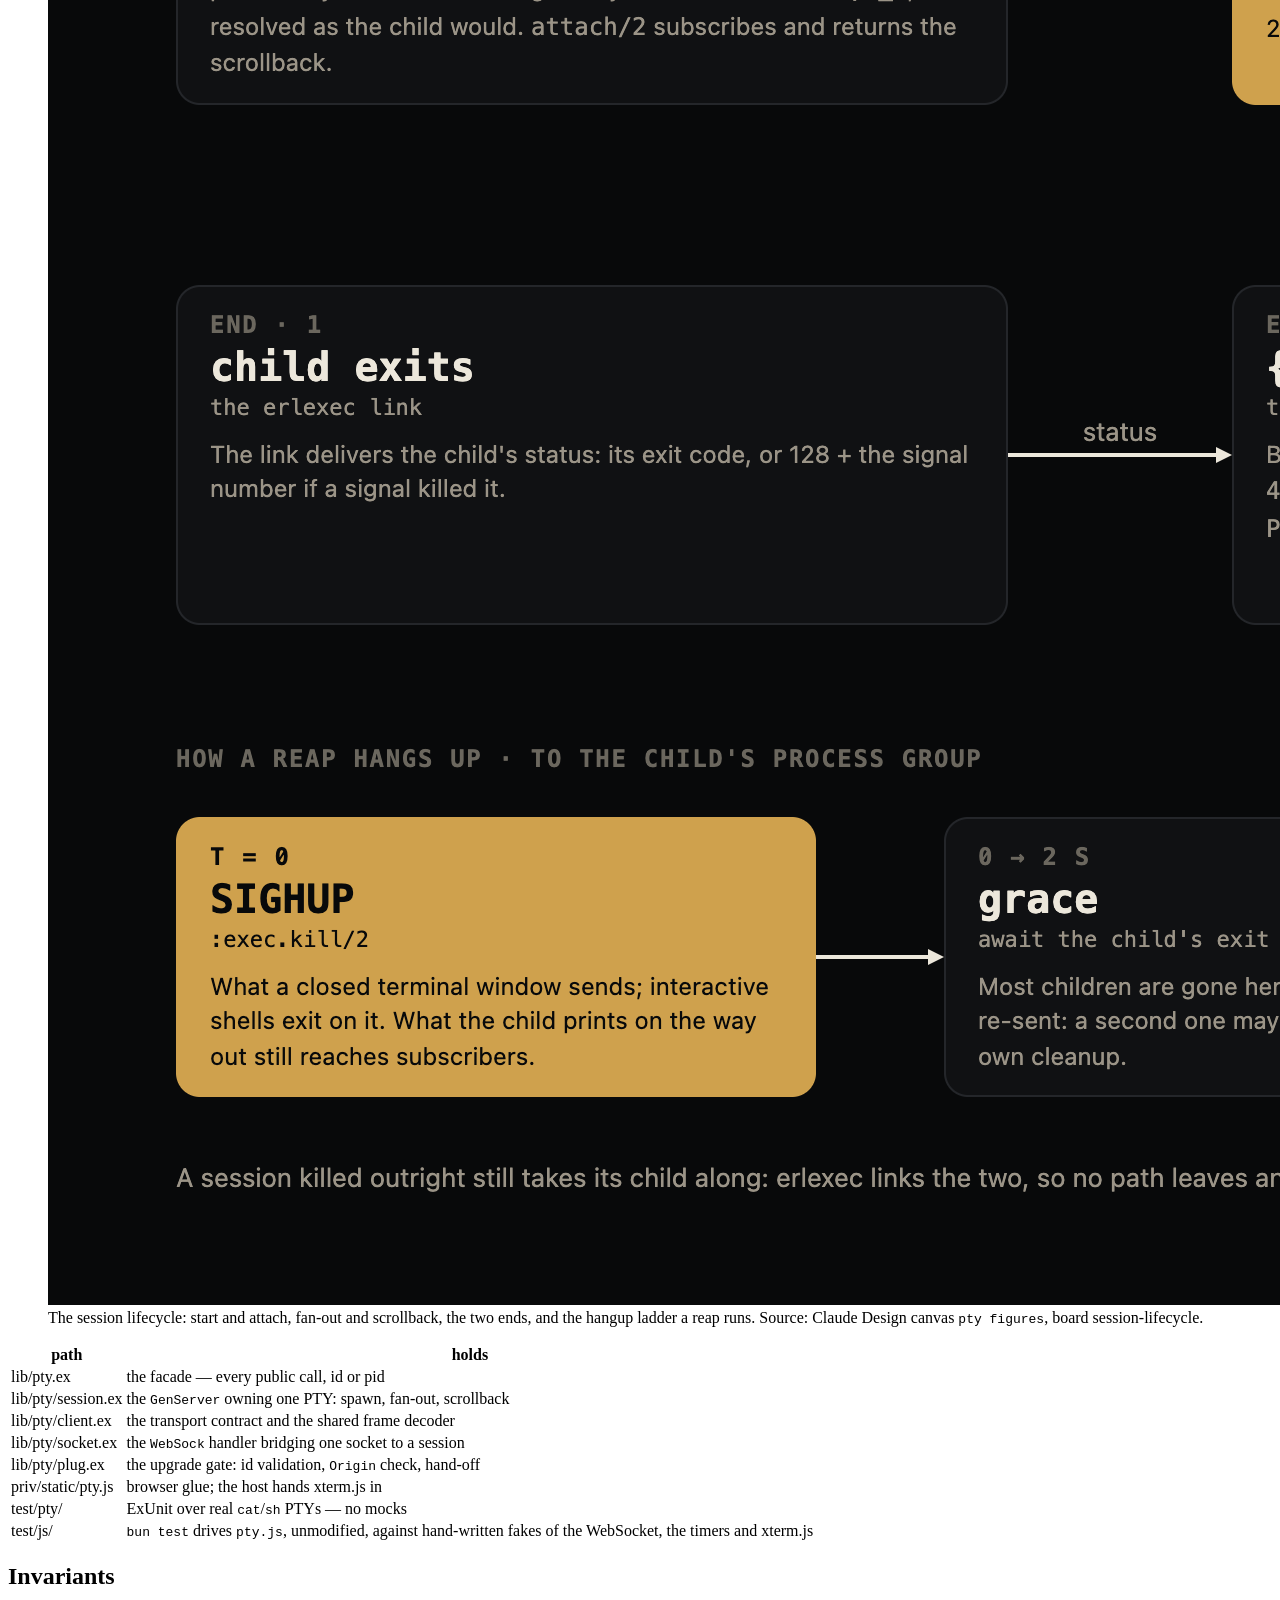
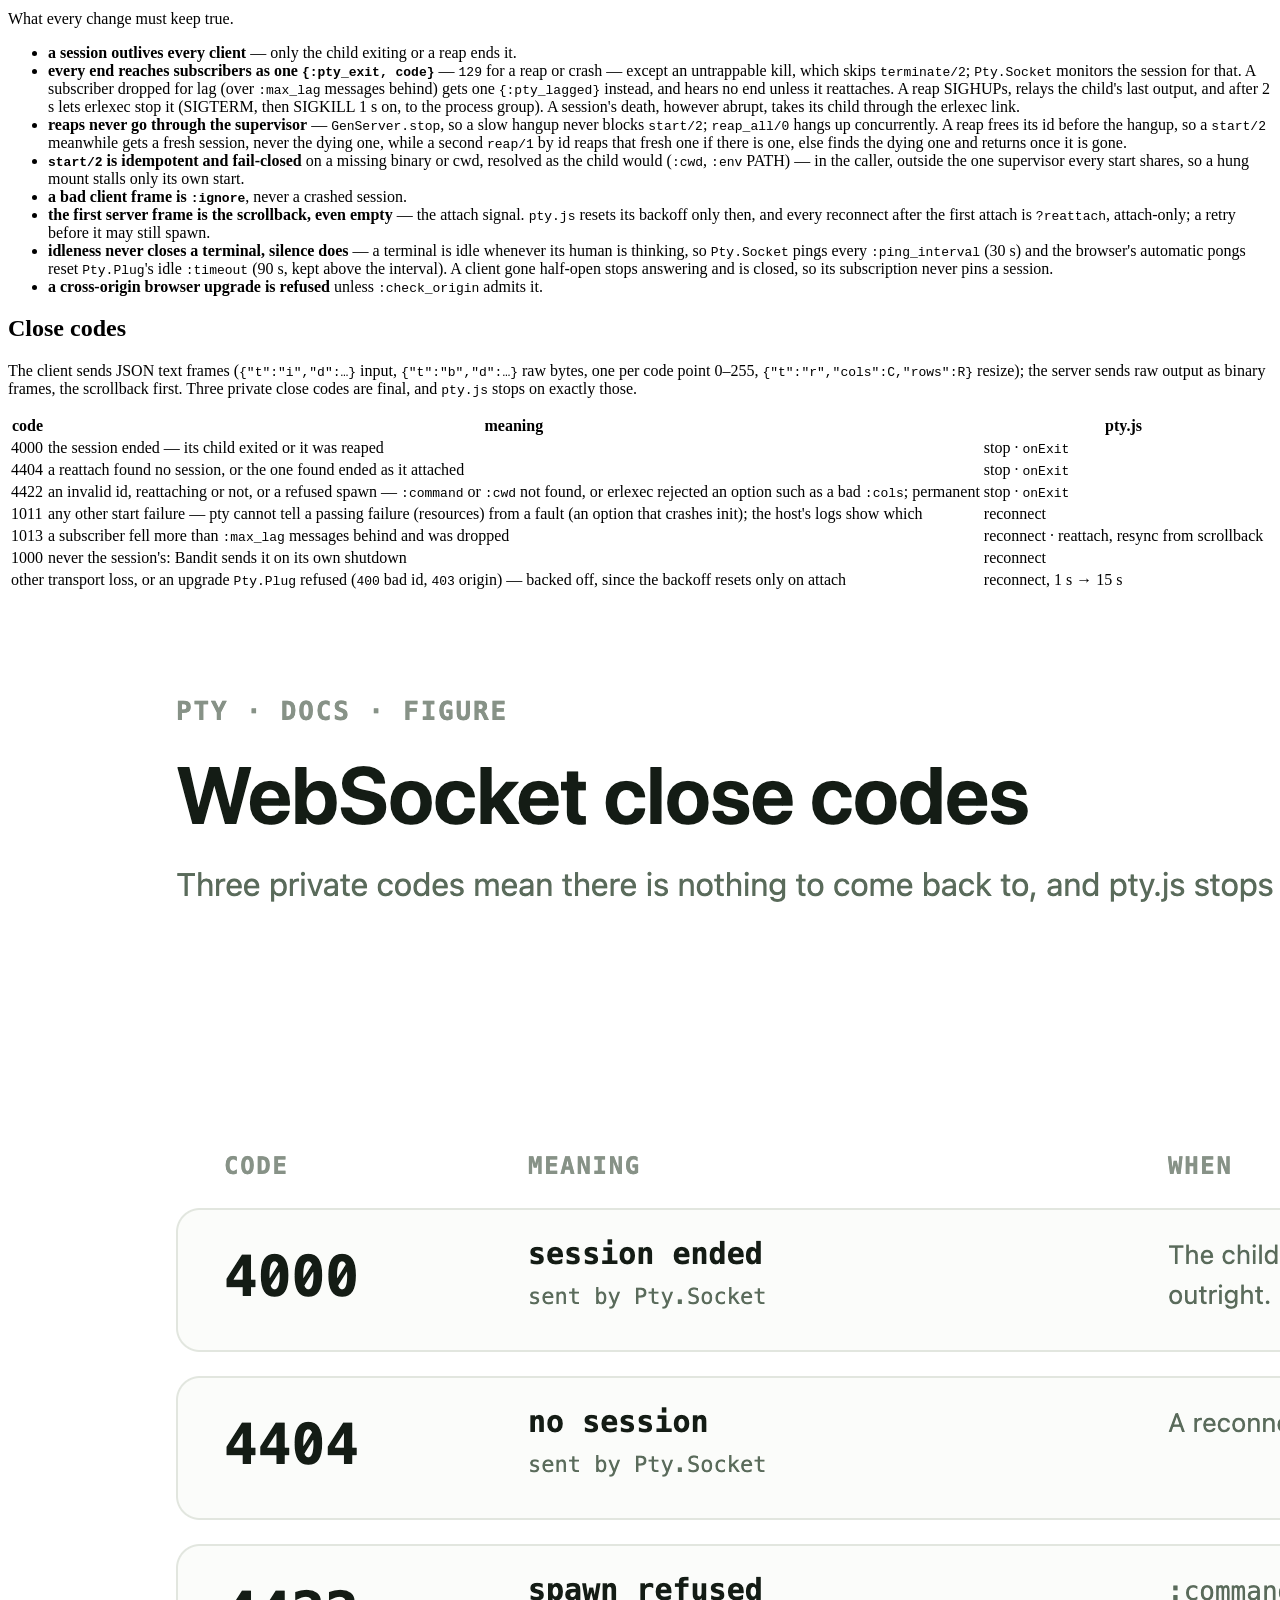
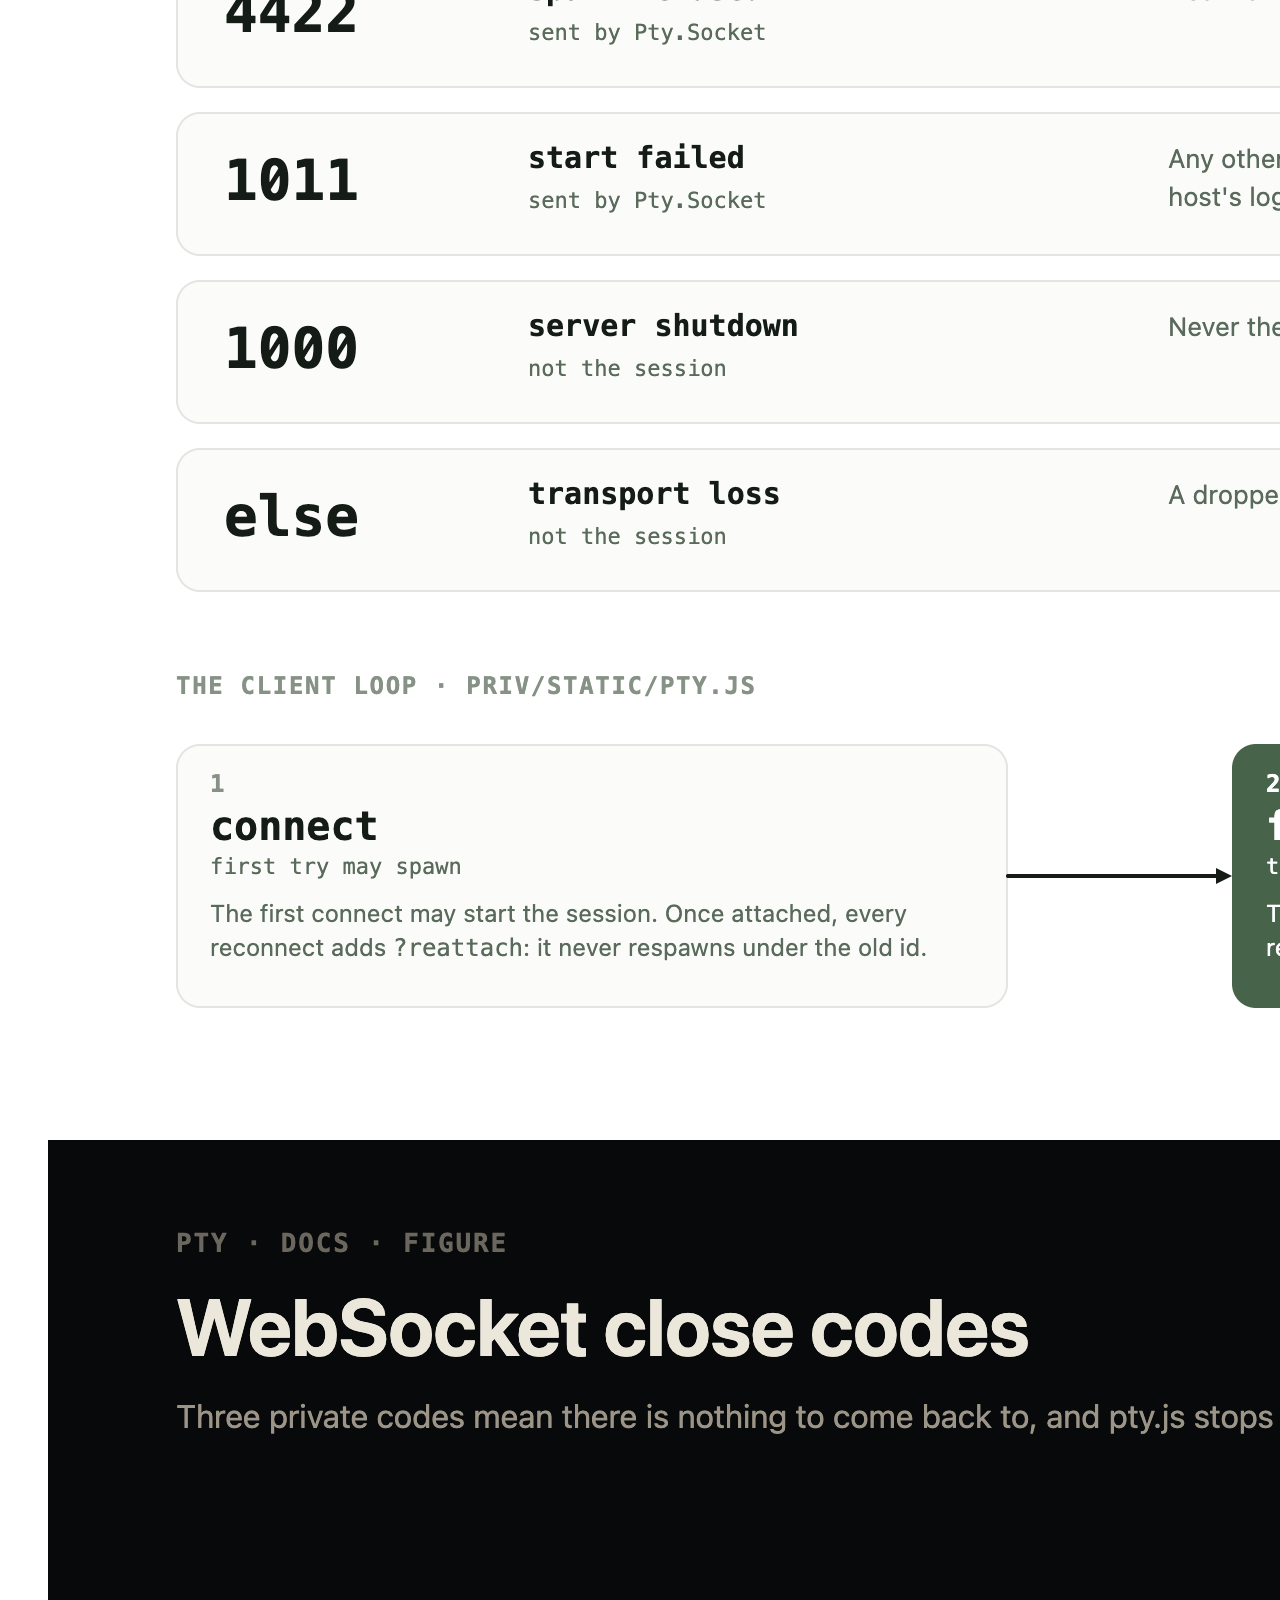
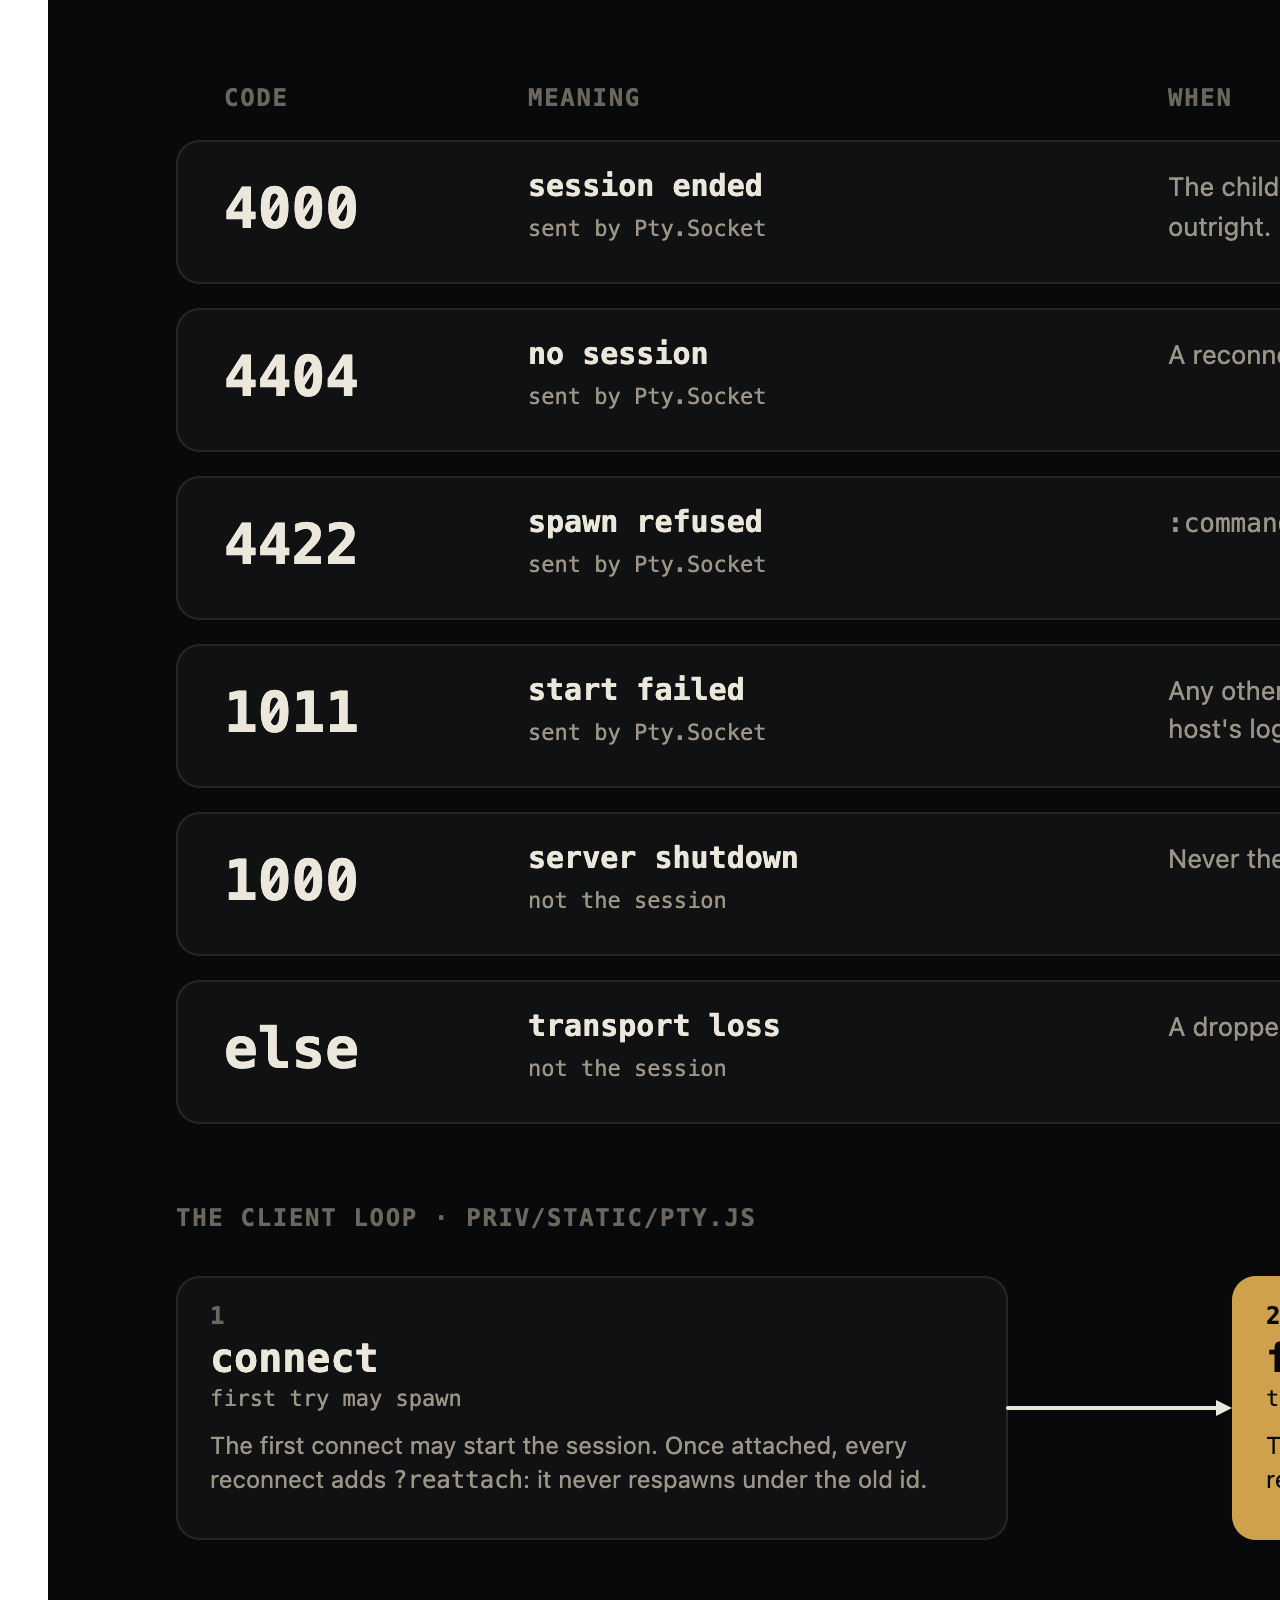
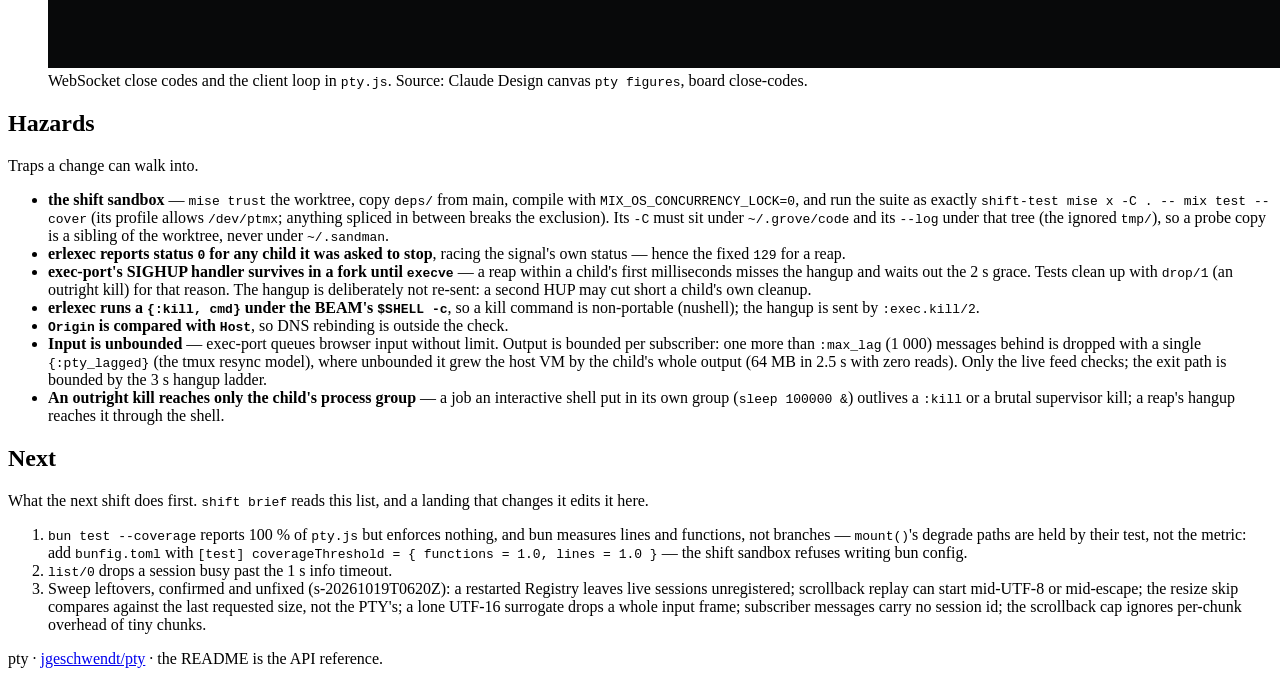
==== commit f38acfe2: "feat(session): bound output per subscriber — past :max_lag, one {:pty_lagged}, close 1013 A subscrib" ====
--- a/docs/index.html
+++ b/docs/index.html
@@ -91,7 +91,8 @@
     <li><strong>every end reaches subscribers as one <code class="code">{:pty_exit, code}</code></strong>
       — <code class="code">129</code> for a reap or crash — except an untrappable kill, which skips
       <code class="code">terminate/2</code>; <code class="code">Pty.Socket</code> monitors the session
-      for that. A reap SIGHUPs, relays the child's last output, and after 2 s lets erlexec stop it
+      for that. A subscriber dropped for lag (over <code class="code">:max_lag</code> messages behind)
+      gets one <code class="code">{:pty_lagged}</code> instead, and hears no end unless it reattaches. A reap SIGHUPs, relays the child's last output, and after 2 s lets erlexec stop it
       (SIGTERM, then SIGKILL 1 s on, to the process group). A session's death, however abrupt, takes
       its child through the erlexec link.</li>
     <li><strong>reaps never go through the supervisor</strong> — <code class="code">GenServer.stop</code>,
@@ -138,6 +139,7 @@
         <tr data-code="4404"><td class="table-mono">4404</td><td>a reattach found no session, or the one found ended as it attached</td><td>stop · <code class="code">onExit</code></td></tr>
         <tr data-code="4422"><td class="table-mono">4422</td><td>an invalid id, reattaching or not, or a refused spawn — <code class="code">:command</code> or <code class="code">:cwd</code> not found, or erlexec rejected an option such as a bad <code class="code">:cols</code>; permanent</td><td>stop · <code class="code">onExit</code></td></tr>
         <tr data-code="1011"><td class="table-mono">1011</td><td>any other start failure — pty cannot tell a passing failure (resources) from a fault (an option that crashes init); the host's logs show which</td><td>reconnect</td></tr>
+        <tr data-code="1013"><td class="table-mono">1013</td><td>a subscriber fell more than <code class="code">:max_lag</code> messages behind and was dropped</td><td>reconnect · reattach, resync from scrollback</td></tr>
         <tr data-code="1000"><td class="table-mono">1000</td><td>never the session's: Bandit sends it on its own shutdown</td><td>reconnect</td></tr>
         <tr data-code="other"><td class="table-mono">other</td><td>transport loss, or an upgrade <code class="code">Pty.Plug</code> refused (<code class="code">400</code> bad id, <code class="code">403</code> origin) — backed off, since the backoff resets only on attach</td><td>reconnect, 1 s → 15 s</td></tr>
       </tbody>
@@ -172,10 +174,11 @@
       hangup is sent by <code class="code">:exec.kill/2</code>.</li>
     <li><strong><code class="code">Origin</code> is compared with <code class="code">Host</code></strong>,
       so DNS rebinding is outside the check.</li>
-    <li><strong>Output and input are unbounded</strong> — <code class="code">broadcast/2</code> sends
-      every chunk to every subscriber, so a slow browser grows the host VM by the child's whole output
-      (64 MB queued in 2.5 s with zero reads), and exec-port queues browser input without limit.
-      Proposal <code class="code">proposal:jgeschwendt/pty:backpressure</code> awaits the owner.</li>
+    <li><strong>Input is unbounded</strong> — exec-port queues browser input without limit. Output is
+      bounded per subscriber: one more than <code class="code">:max_lag</code> (1 000) messages behind
+      is dropped with a single <code class="code">{:pty_lagged}</code> (the tmux resync model), where
+      unbounded it grew the host VM by the child's whole output (64 MB in 2.5 s with zero reads). Only
+      the live feed checks; the exit path is bounded by the 3 s hangup ladder.</li>
     <li><strong>An outright kill reaches only the child's process group</strong> — a job an
       interactive shell put in its own group (<code class="code">sleep 100000 &amp;</code>) outlives a
       <code class="code">:kill</code> or a brutal supervisor kill; a reap's hangup reaches it through the shell.</li>
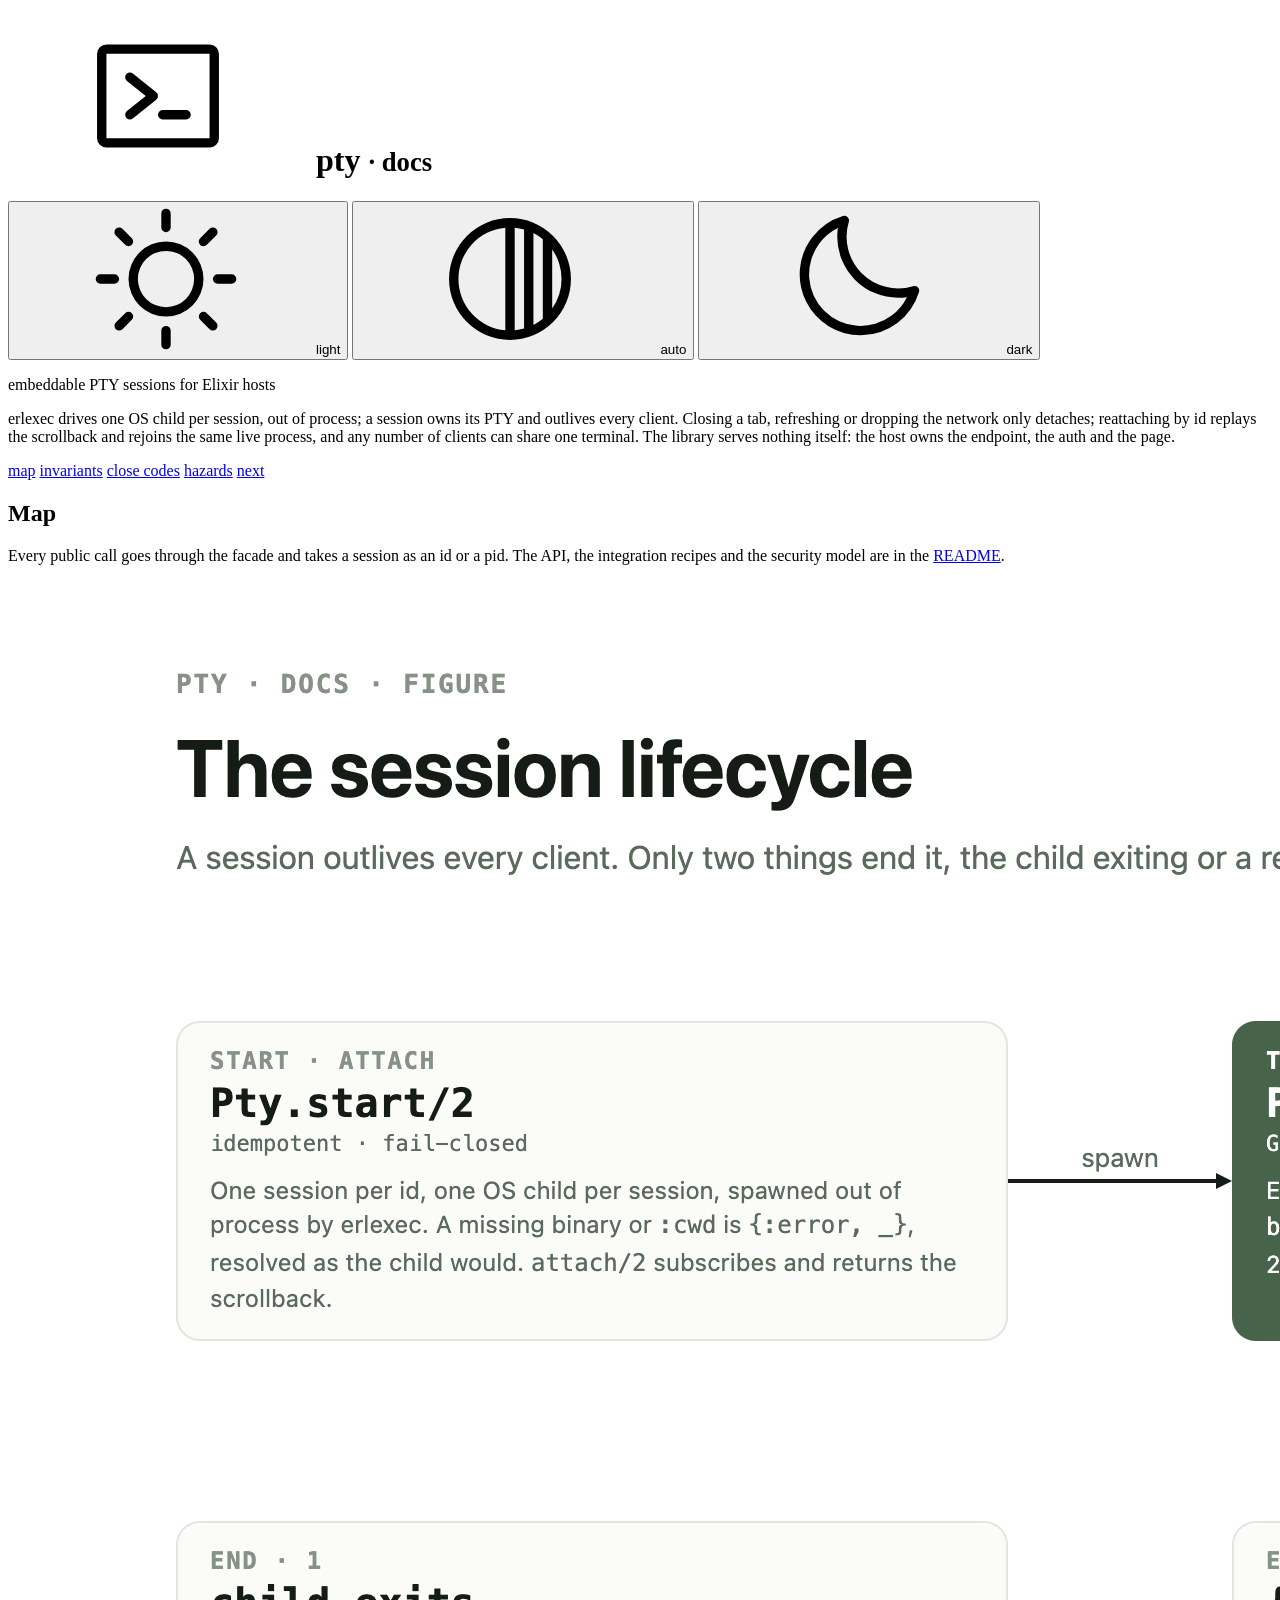
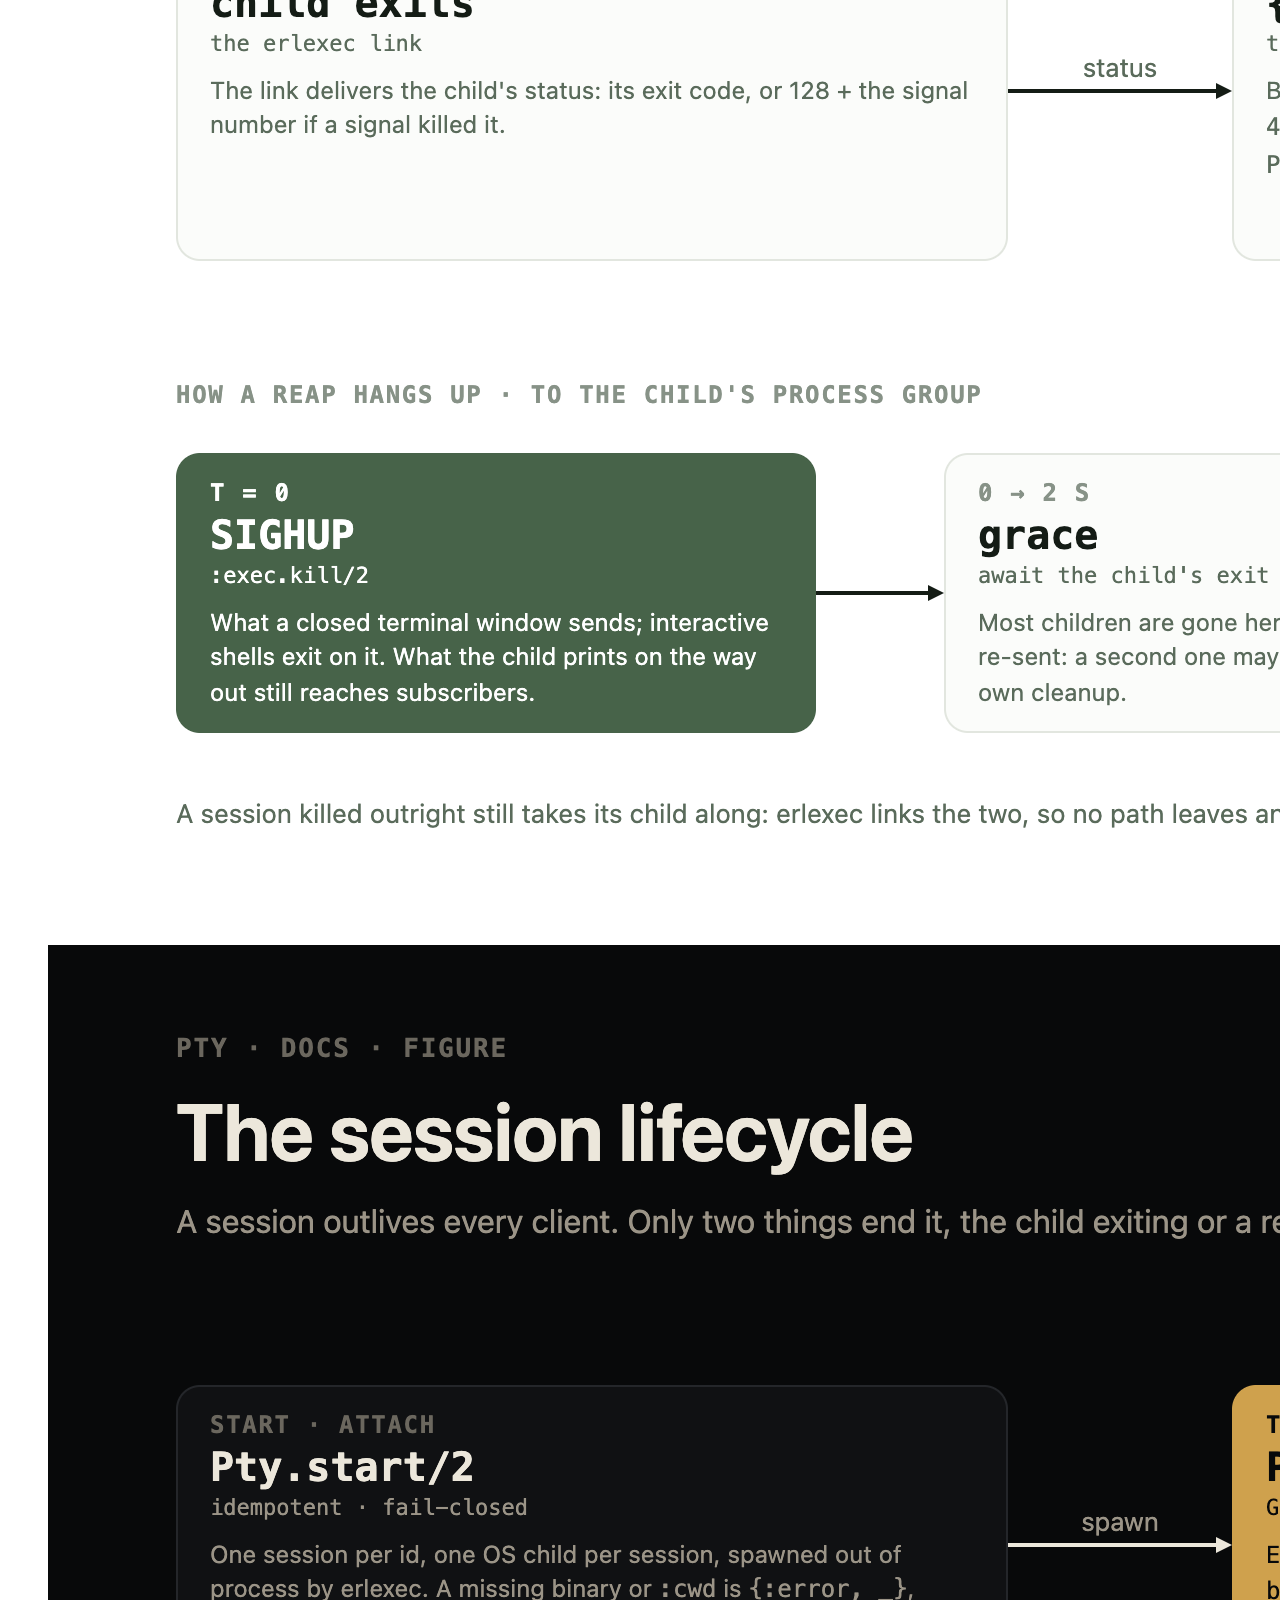
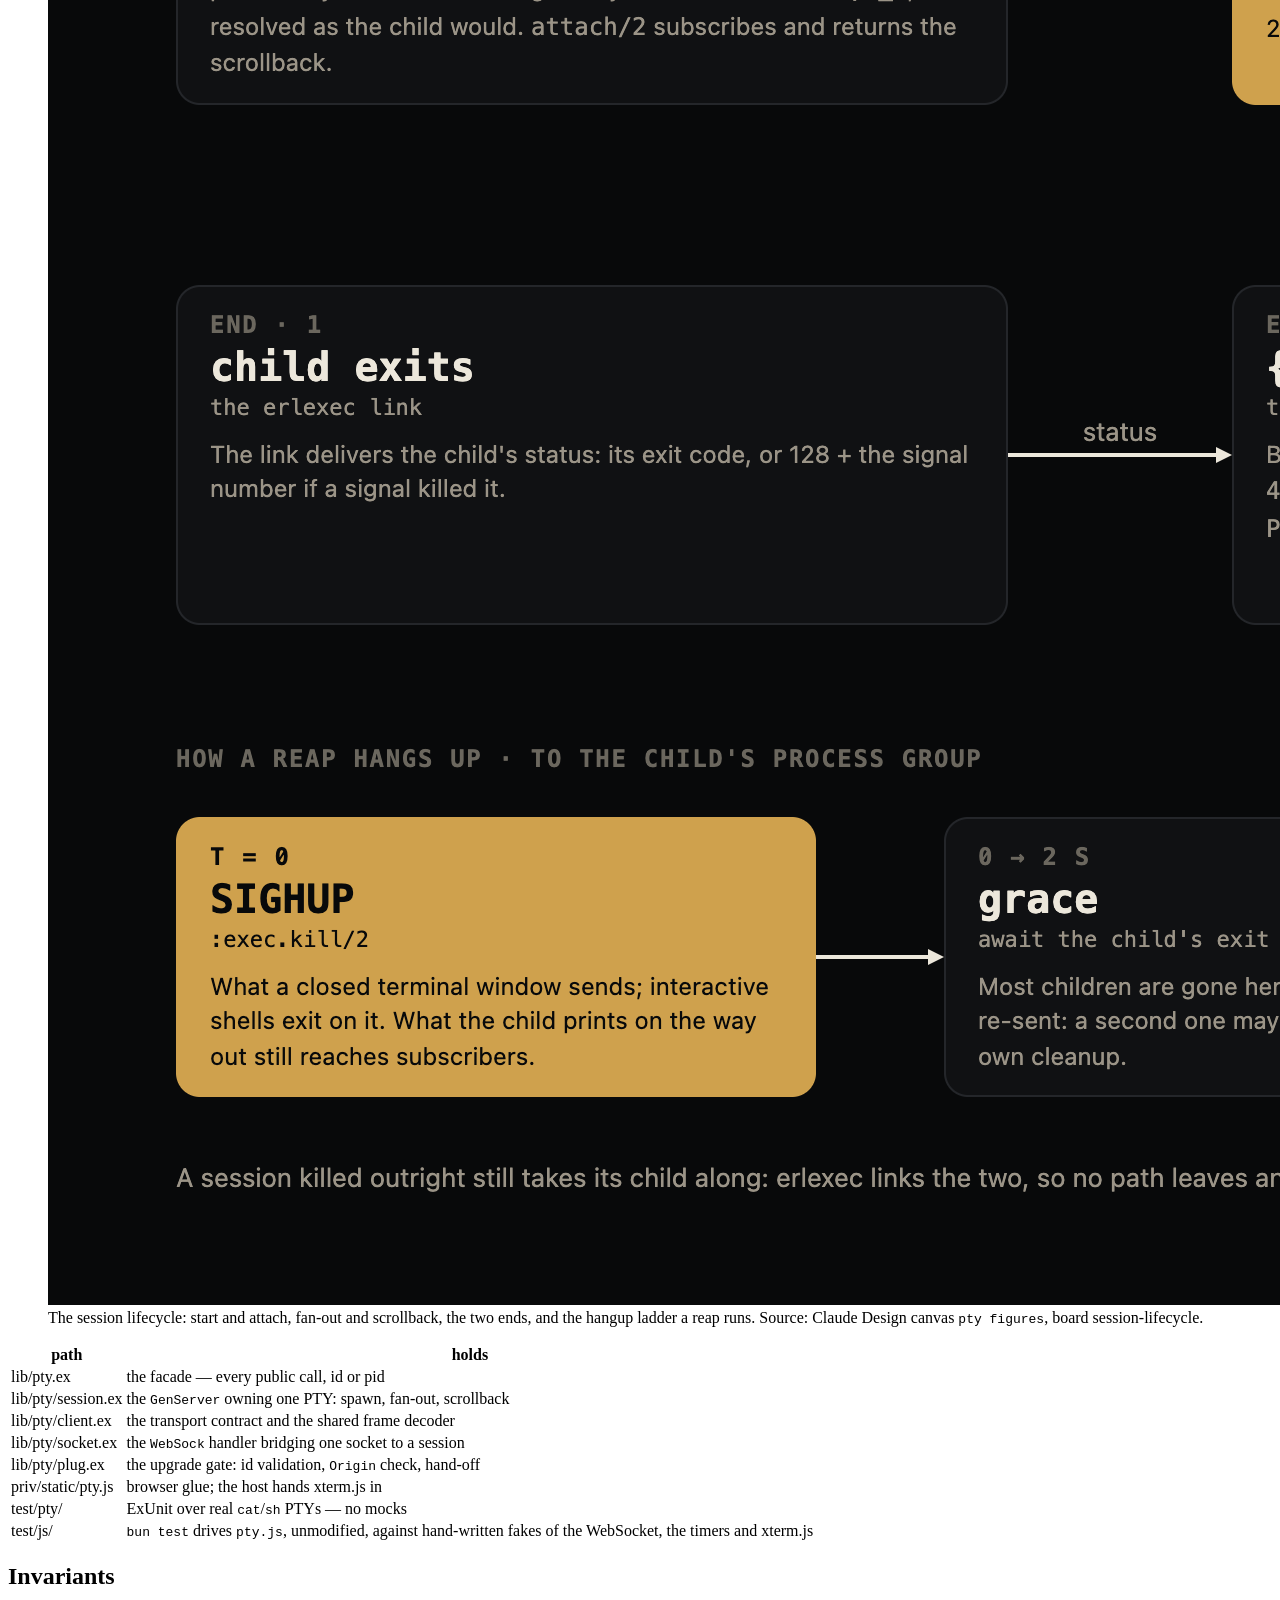
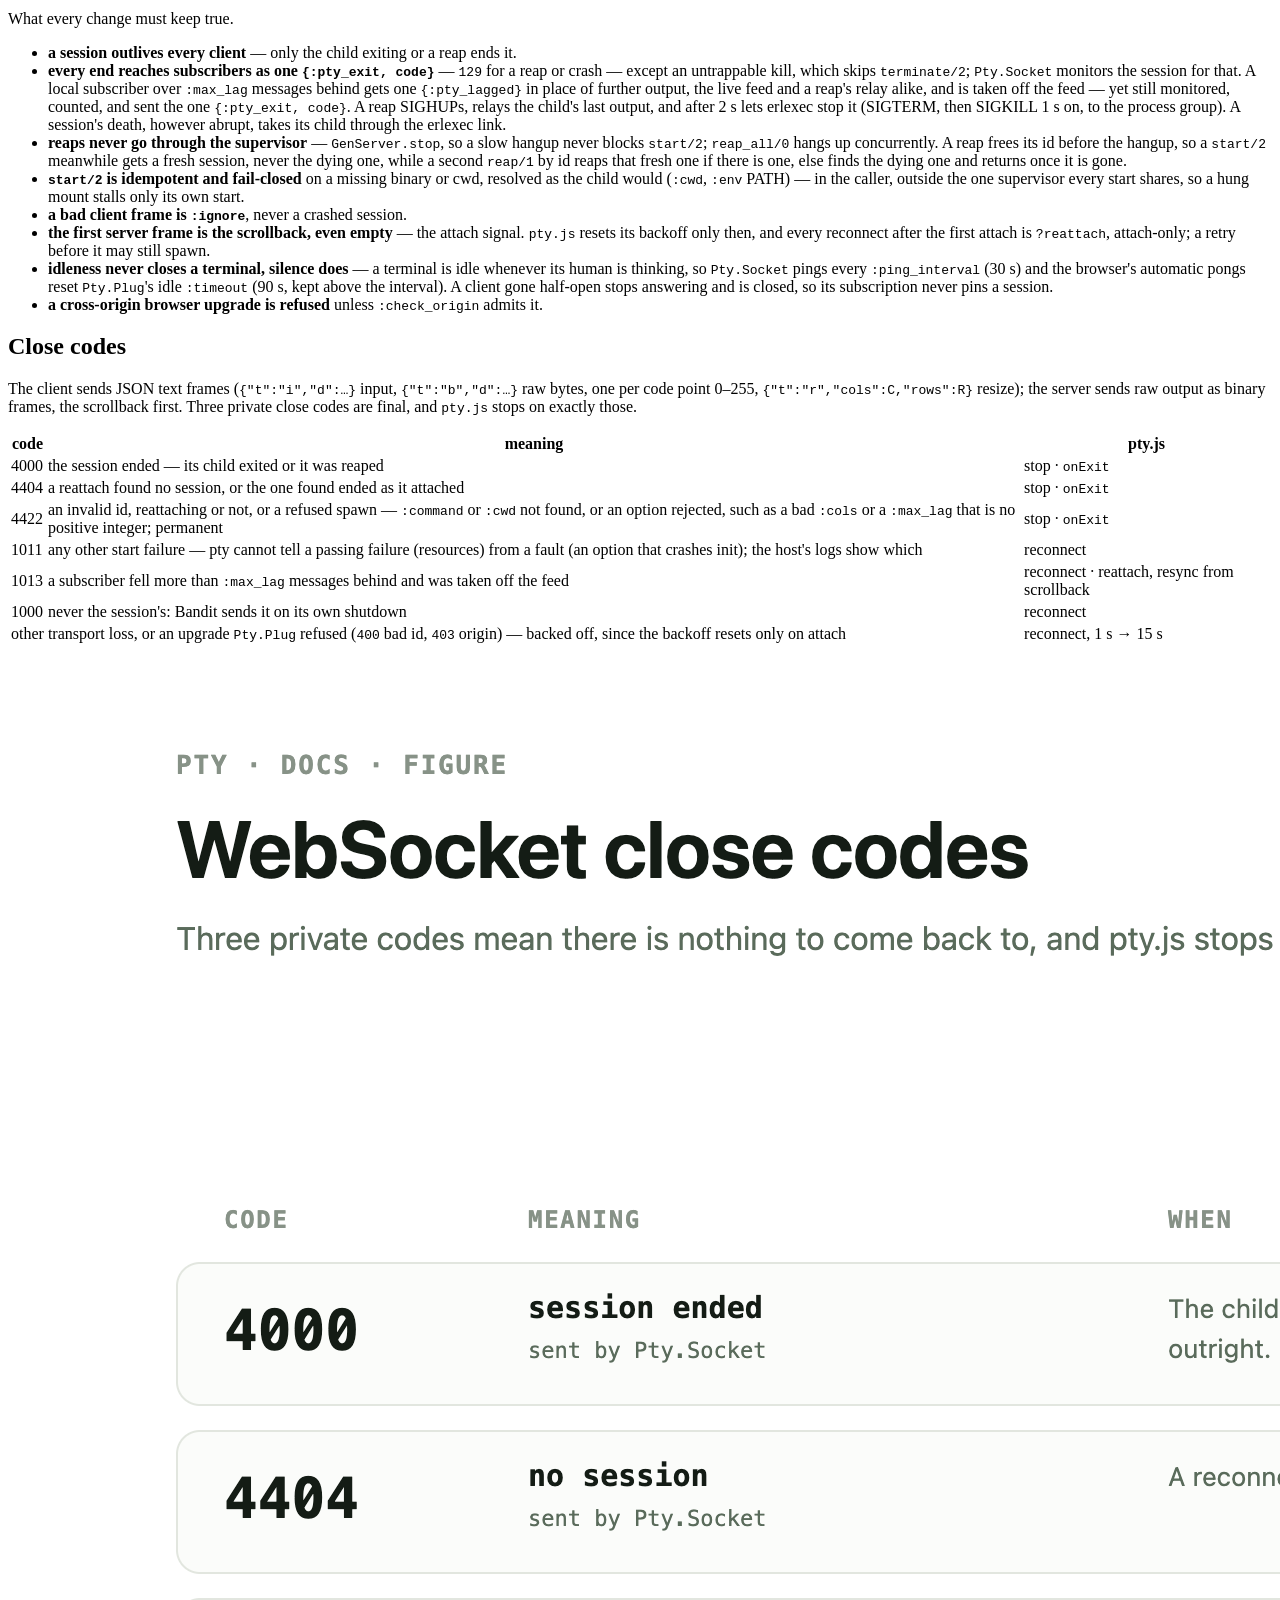
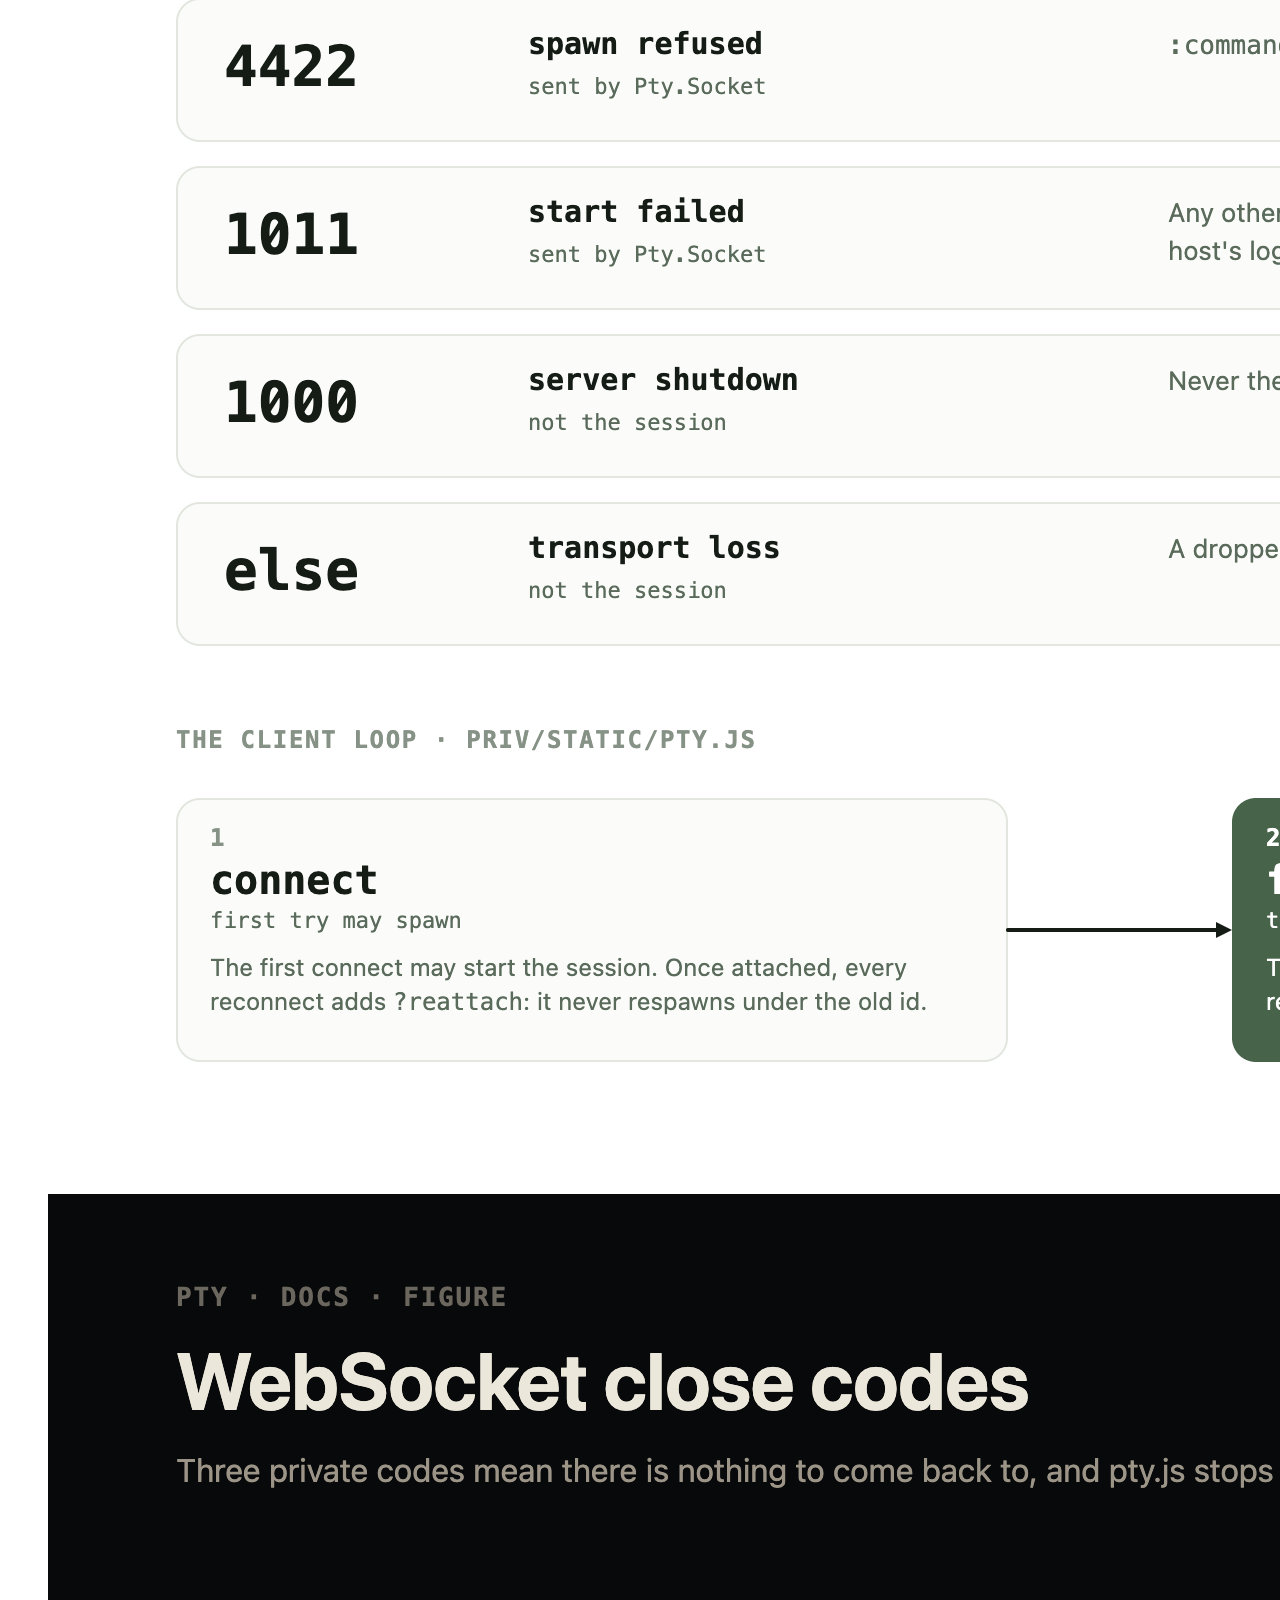
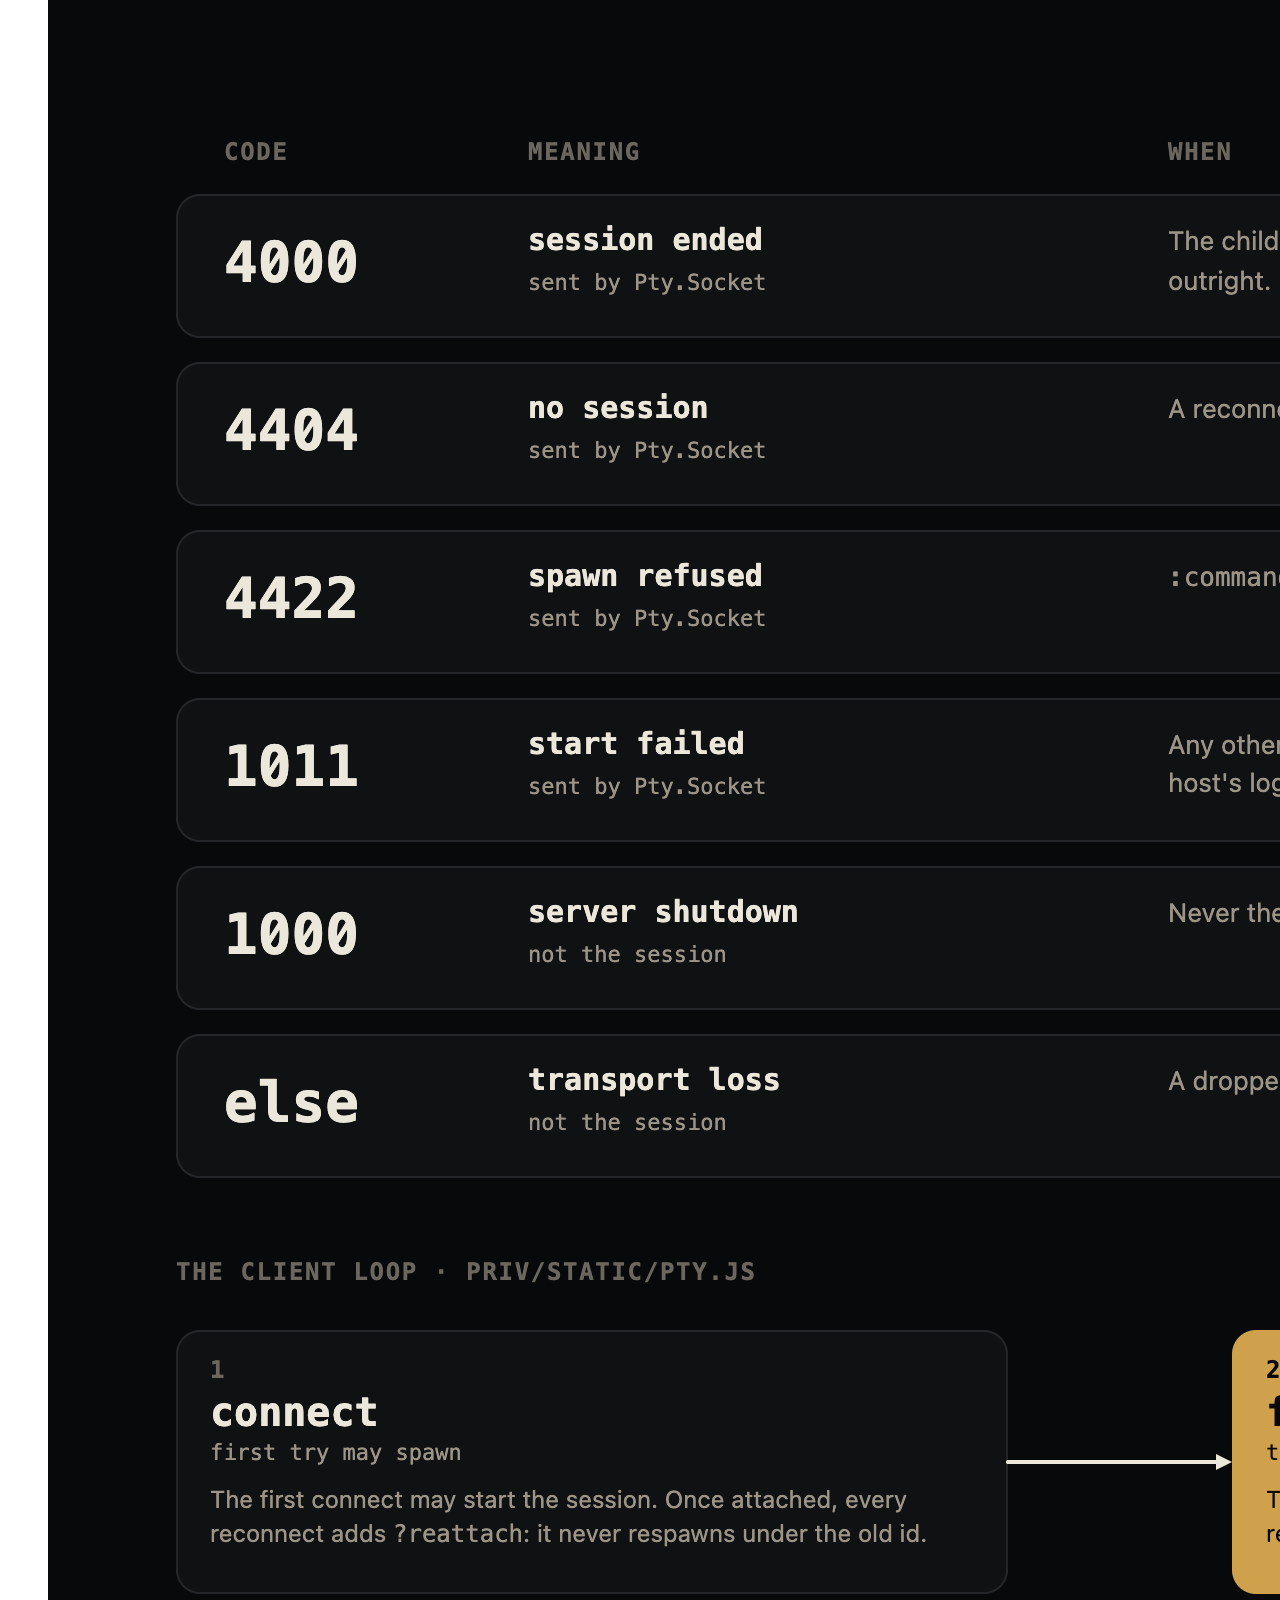
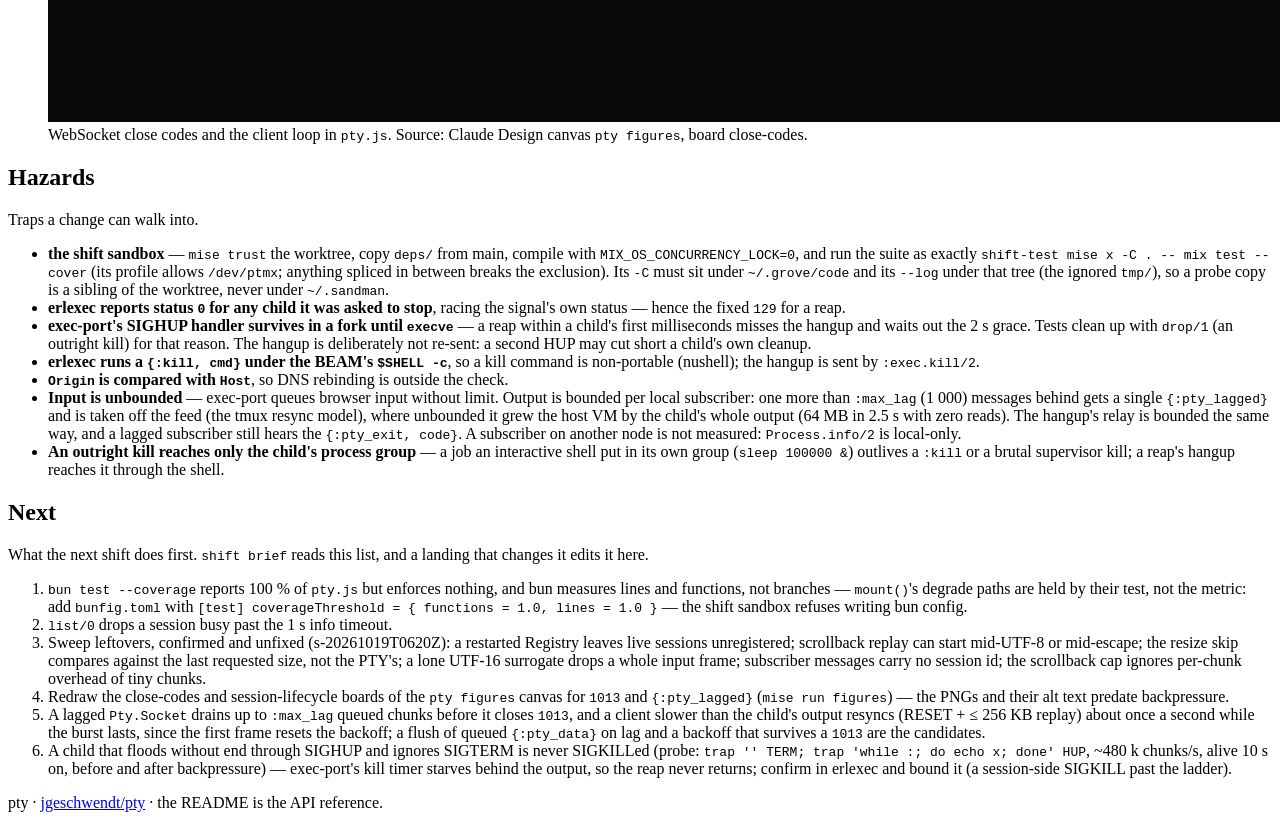
==== commit 04c0daa4: "fix(session): a lagged subscriber still hears the exit; the hangup relay and :max_lag are bounded A " ====
--- a/docs/index.html
+++ b/docs/index.html
@@ -91,8 +91,10 @@
     <li><strong>every end reaches subscribers as one <code class="code">{:pty_exit, code}</code></strong>
       — <code class="code">129</code> for a reap or crash — except an untrappable kill, which skips
       <code class="code">terminate/2</code>; <code class="code">Pty.Socket</code> monitors the session
-      for that. A subscriber dropped for lag (over <code class="code">:max_lag</code> messages behind)
-      gets one <code class="code">{:pty_lagged}</code> instead, and hears no end unless it reattaches. A reap SIGHUPs, relays the child's last output, and after 2 s lets erlexec stop it
+      for that. A local subscriber over <code class="code">:max_lag</code> messages behind gets one
+      <code class="code">{:pty_lagged}</code> in place of further output, the live feed and a reap's
+      relay alike, and is taken off the feed — yet still monitored, counted, and sent the one
+      <code class="code">{:pty_exit, code}</code>. A reap SIGHUPs, relays the child's last output, and after 2 s lets erlexec stop it
       (SIGTERM, then SIGKILL 1 s on, to the process group). A session's death, however abrupt, takes
       its child through the erlexec link.</li>
     <li><strong>reaps never go through the supervisor</strong> — <code class="code">GenServer.stop</code>,
@@ -137,9 +139,9 @@
       <tbody>
         <tr data-code="4000"><td class="table-mono">4000</td><td>the session ended — its child exited or it was reaped</td><td>stop · <code class="code">onExit</code></td></tr>
         <tr data-code="4404"><td class="table-mono">4404</td><td>a reattach found no session, or the one found ended as it attached</td><td>stop · <code class="code">onExit</code></td></tr>
-        <tr data-code="4422"><td class="table-mono">4422</td><td>an invalid id, reattaching or not, or a refused spawn — <code class="code">:command</code> or <code class="code">:cwd</code> not found, or erlexec rejected an option such as a bad <code class="code">:cols</code>; permanent</td><td>stop · <code class="code">onExit</code></td></tr>
+        <tr data-code="4422"><td class="table-mono">4422</td><td>an invalid id, reattaching or not, or a refused spawn — <code class="code">:command</code> or <code class="code">:cwd</code> not found, or an option rejected, such as a bad <code class="code">:cols</code> or a <code class="code">:max_lag</code> that is no positive integer; permanent</td><td>stop · <code class="code">onExit</code></td></tr>
         <tr data-code="1011"><td class="table-mono">1011</td><td>any other start failure — pty cannot tell a passing failure (resources) from a fault (an option that crashes init); the host's logs show which</td><td>reconnect</td></tr>
-        <tr data-code="1013"><td class="table-mono">1013</td><td>a subscriber fell more than <code class="code">:max_lag</code> messages behind and was dropped</td><td>reconnect · reattach, resync from scrollback</td></tr>
+        <tr data-code="1013"><td class="table-mono">1013</td><td>a subscriber fell more than <code class="code">:max_lag</code> messages behind and was taken off the feed</td><td>reconnect · reattach, resync from scrollback</td></tr>
         <tr data-code="1000"><td class="table-mono">1000</td><td>never the session's: Bandit sends it on its own shutdown</td><td>reconnect</td></tr>
         <tr data-code="other"><td class="table-mono">other</td><td>transport loss, or an upgrade <code class="code">Pty.Plug</code> refused (<code class="code">400</code> bad id, <code class="code">403</code> origin) — backed off, since the backoff resets only on attach</td><td>reconnect, 1 s → 15 s</td></tr>
       </tbody>
@@ -175,10 +177,12 @@
     <li><strong><code class="code">Origin</code> is compared with <code class="code">Host</code></strong>,
       so DNS rebinding is outside the check.</li>
     <li><strong>Input is unbounded</strong> — exec-port queues browser input without limit. Output is
-      bounded per subscriber: one more than <code class="code">:max_lag</code> (1 000) messages behind
-      is dropped with a single <code class="code">{:pty_lagged}</code> (the tmux resync model), where
-      unbounded it grew the host VM by the child's whole output (64 MB in 2.5 s with zero reads). Only
-      the live feed checks; the exit path is bounded by the 3 s hangup ladder.</li>
+      bounded per local subscriber: one more than <code class="code">:max_lag</code> (1 000) messages
+      behind gets a single <code class="code">{:pty_lagged}</code> and is taken off the feed (the tmux
+      resync model), where unbounded it grew the host VM by the child's whole output (64 MB in 2.5 s
+      with zero reads). The hangup's relay is bounded the same way, and a lagged subscriber still
+      hears the <code class="code">{:pty_exit, code}</code>. A subscriber on another node is not
+      measured: <code class="code">Process.info/2</code> is local-only.</li>
     <li><strong>An outright kill reaches only the child's process group</strong> — a job an
       interactive shell put in its own group (<code class="code">sleep 100000 &amp;</code>) outlives a
       <code class="code">:kill</code> or a brutal supervisor kill; a reap's hangup reaches it through the shell.</li>
@@ -194,6 +198,9 @@
     <li><code class="code">bun test --coverage</code> reports 100 % of <code class="code">pty.js</code> but enforces nothing, and bun measures lines and functions, not branches — <code class="code">mount()</code>'s degrade paths are held by their test, not the metric: add <code class="code">bunfig.toml</code> with <code class="code">[test] coverageThreshold = { functions = 1.0, lines = 1.0 }</code> — the shift sandbox refuses writing bun config.</li>
     <li><code class="code">list/0</code> drops a session busy past the 1 s info timeout.</li>
     <li>Sweep leftovers, confirmed and unfixed (s-20261019T0620Z): a restarted Registry leaves live sessions unregistered; scrollback replay can start mid-UTF-8 or mid-escape; the resize skip compares against the last requested size, not the PTY's; a lone UTF-16 surrogate drops a whole input frame; subscriber messages carry no session id; the scrollback cap ignores per-chunk overhead of tiny chunks.</li>
+    <li>Redraw the close-codes and session-lifecycle boards of the <code class="code">pty figures</code> canvas for <code class="code">1013</code> and <code class="code">{:pty_lagged}</code> (<code class="code">mise run figures</code>) — the PNGs and their alt text predate backpressure.</li>
+    <li>A lagged <code class="code">Pty.Socket</code> drains up to <code class="code">:max_lag</code> queued chunks before it closes <code class="code">1013</code>, and a client slower than the child's output resyncs (RESET + ≤ 256 KB replay) about once a second while the burst lasts, since the first frame resets the backoff; a flush of queued <code class="code">{:pty_data}</code> on lag and a backoff that survives a <code class="code">1013</code> are the candidates.</li>
+    <li>A child that floods without end through SIGHUP and ignores SIGTERM is never SIGKILLed (probe: <code class="code">trap '' TERM; trap 'while :; do echo x; done' HUP</code>, ~480 k chunks/s, alive 10 s on, before and after backpressure) — exec-port's kill timer starves behind the output, so the reap never returns; confirm in erlexec and bound it (a session-side SIGKILL past the ladder).</li>
   </ol>
   <p class="docs-foot">pty · <a class="link" href="https://github.com/jgeschwendt/pty">jgeschwendt/pty</a> · the README is the API reference.</p>
 </section>
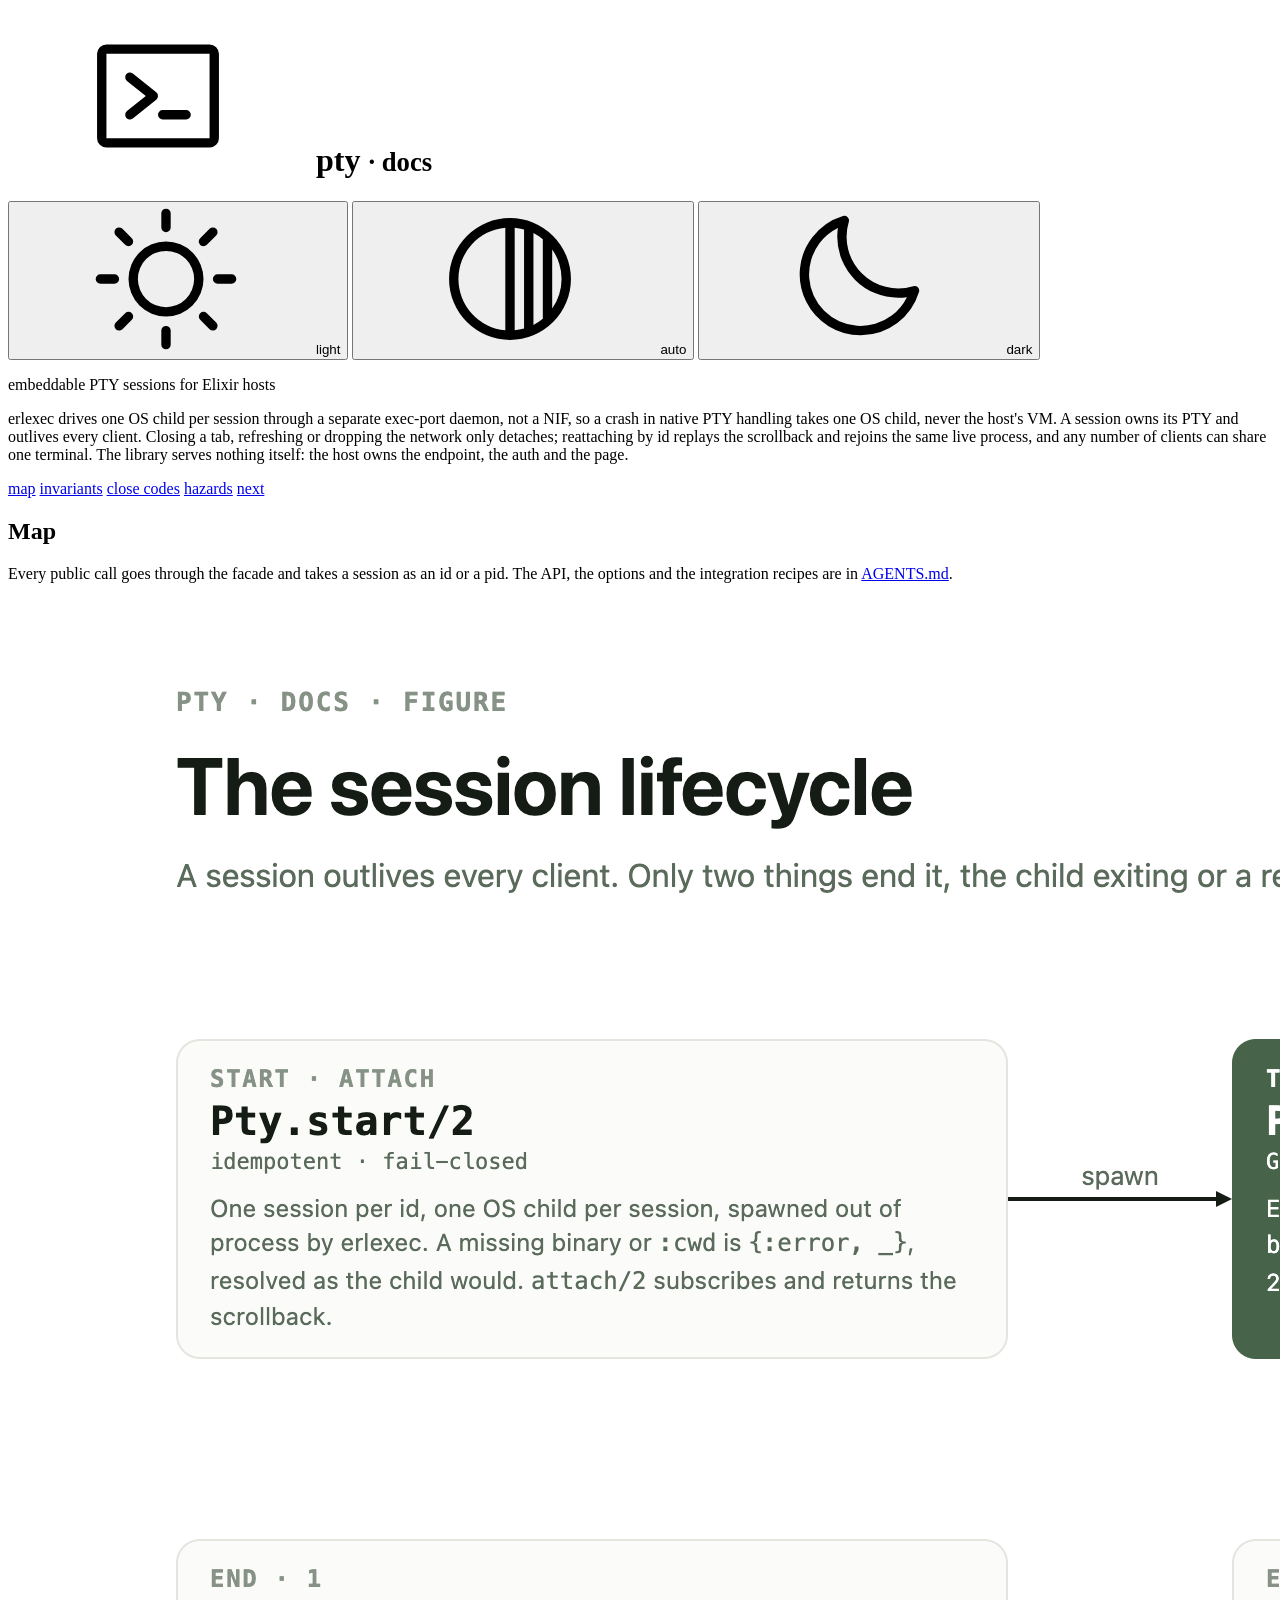
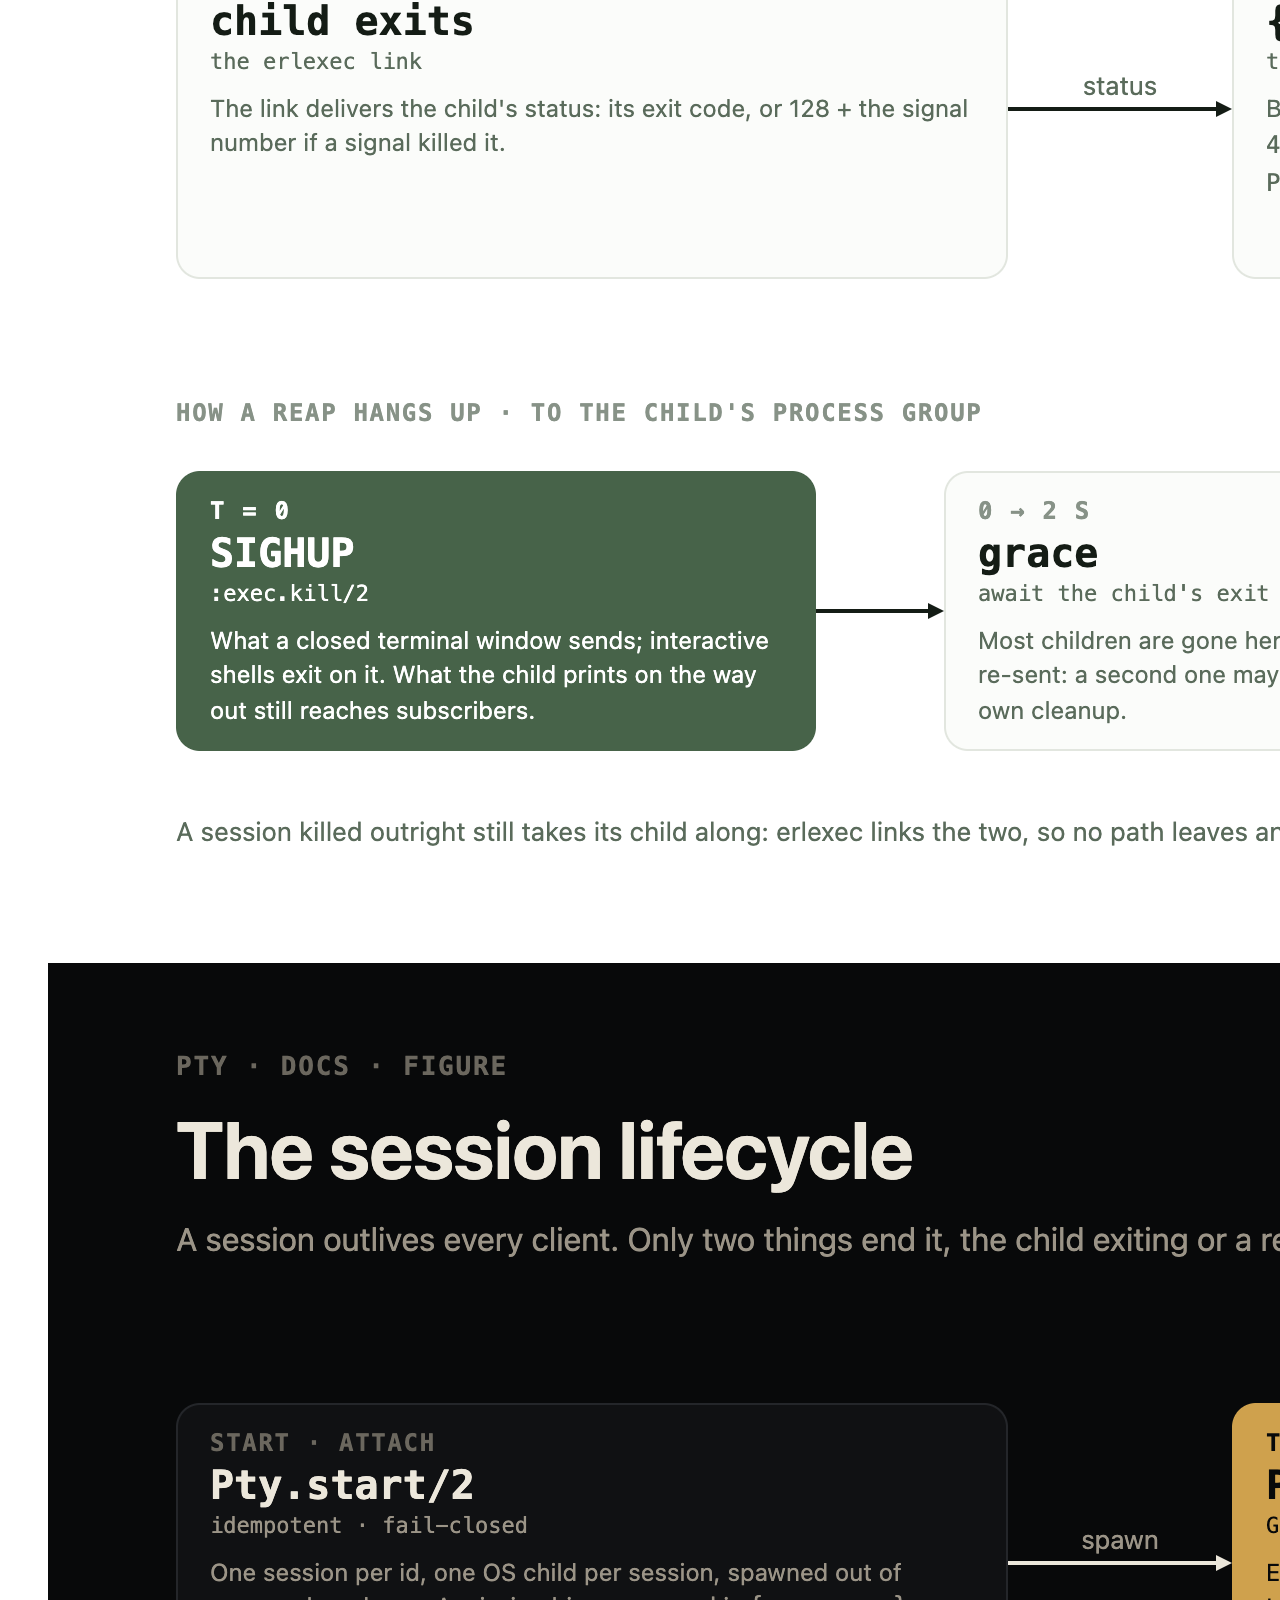
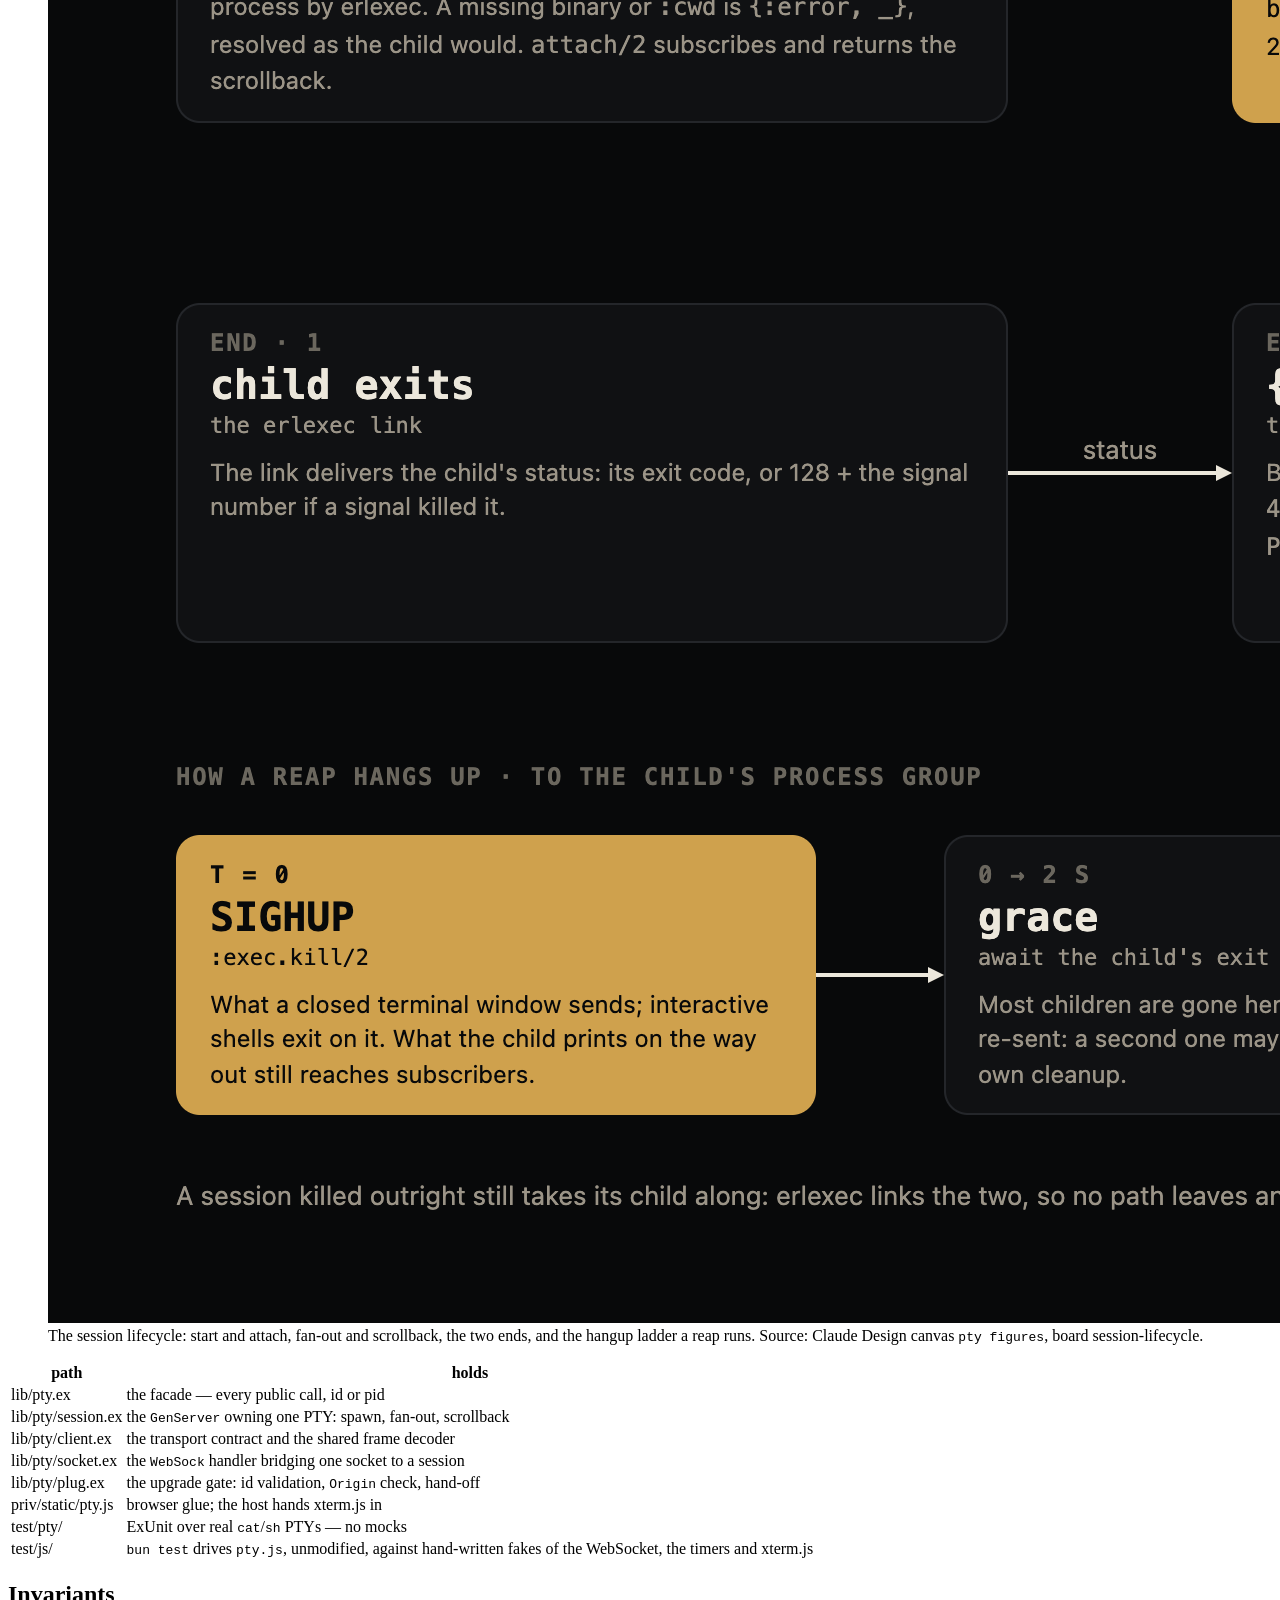
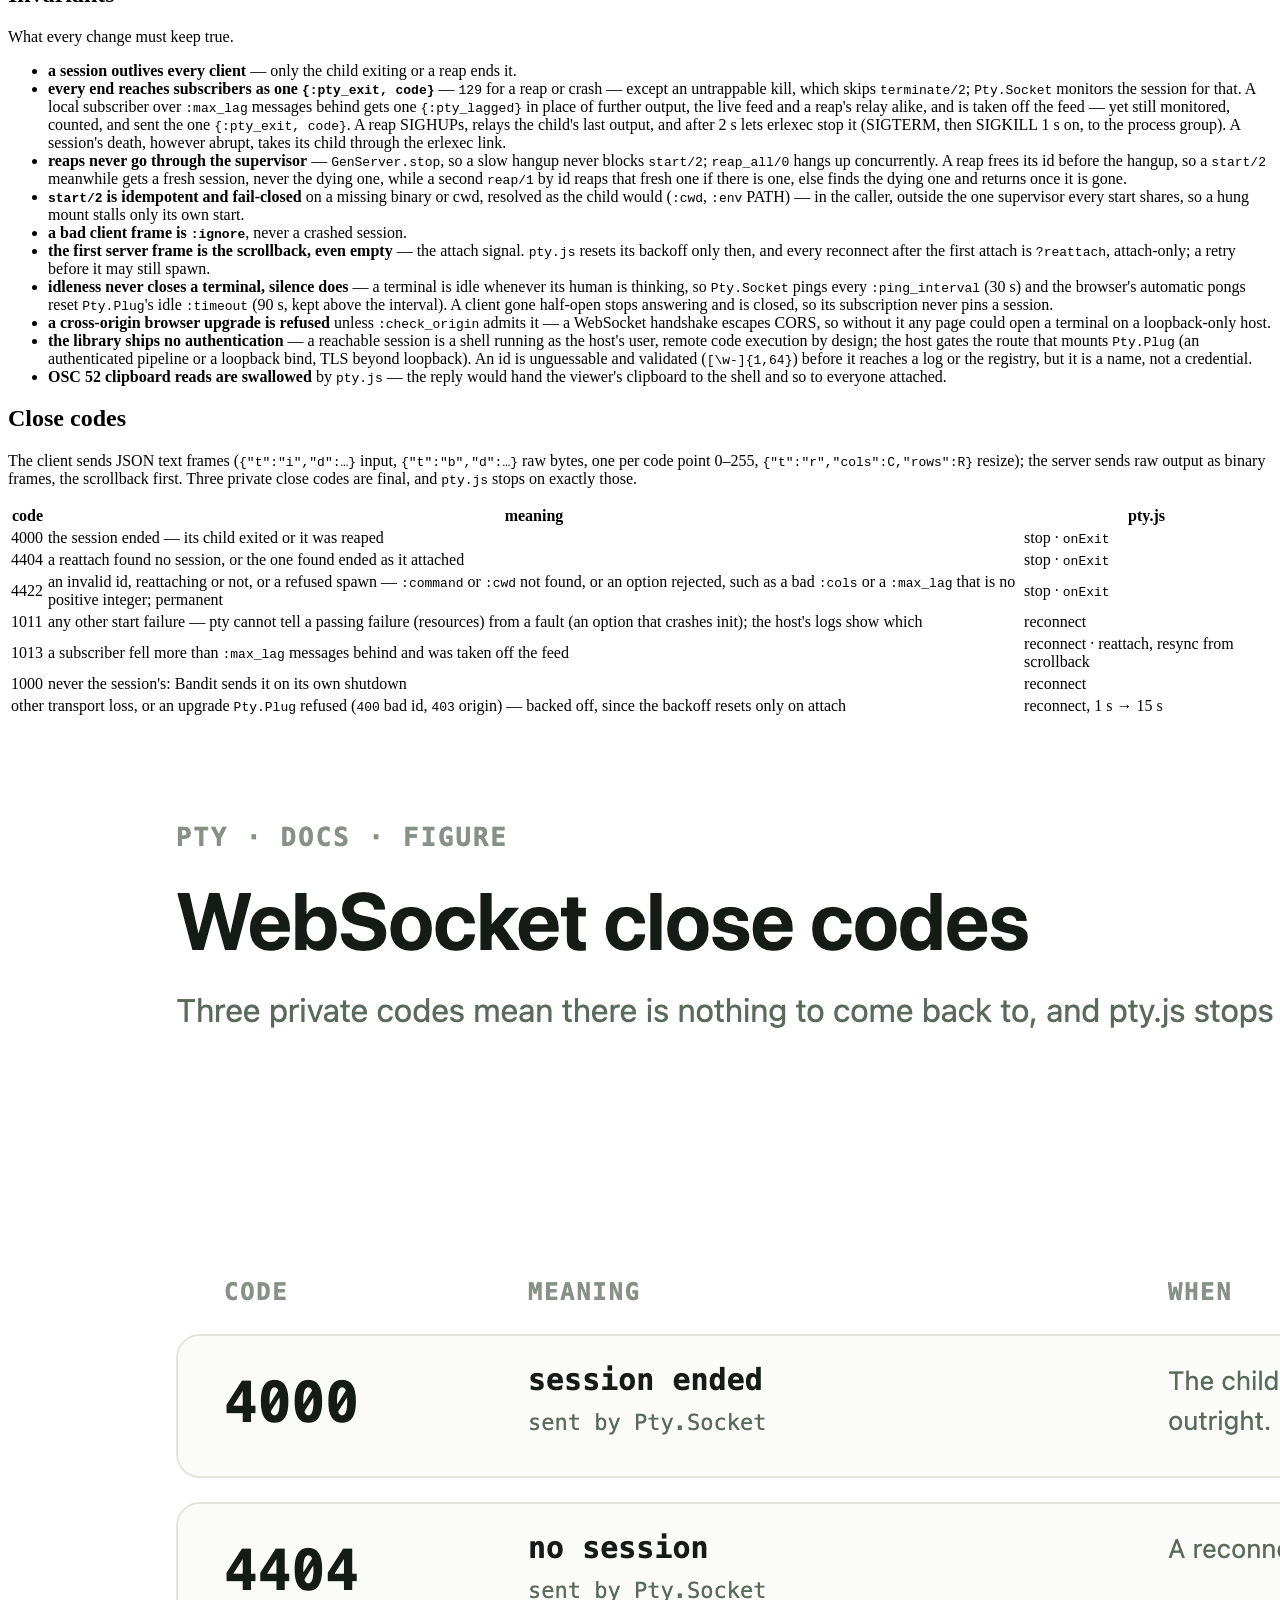
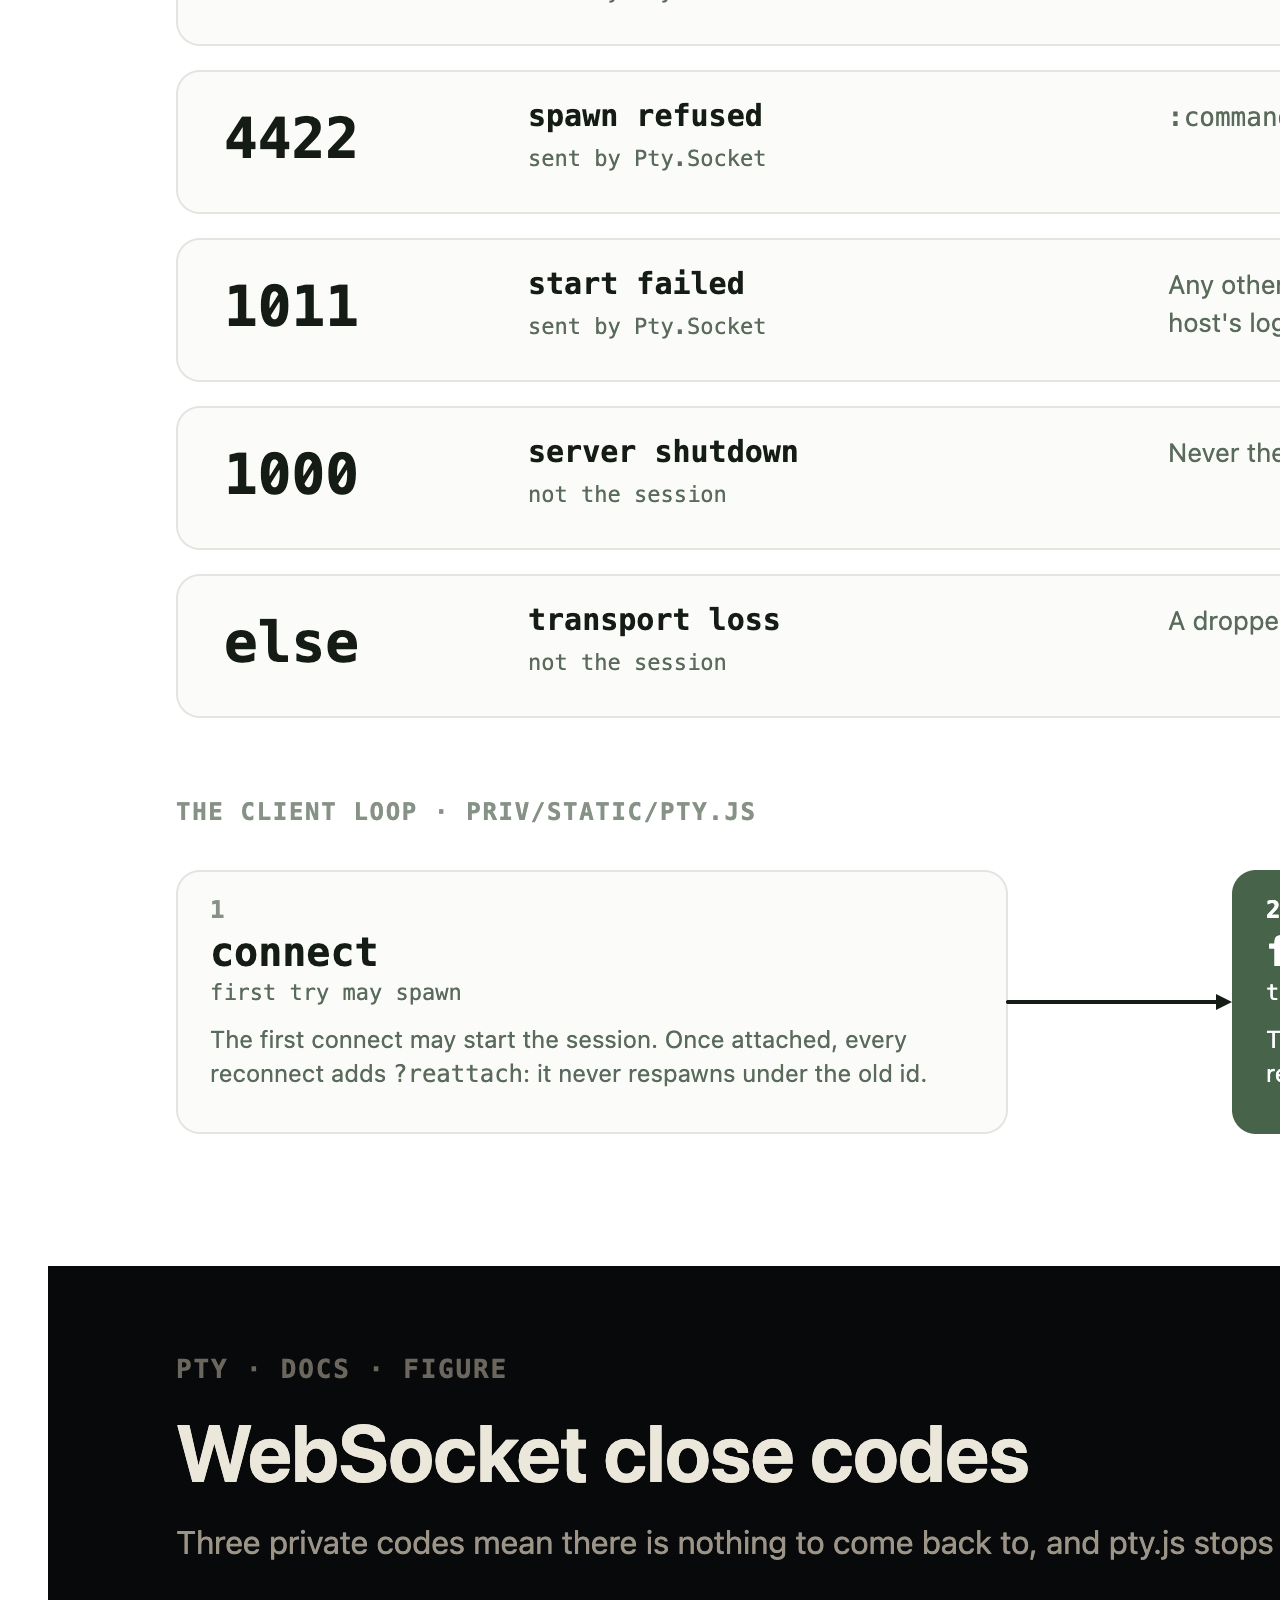
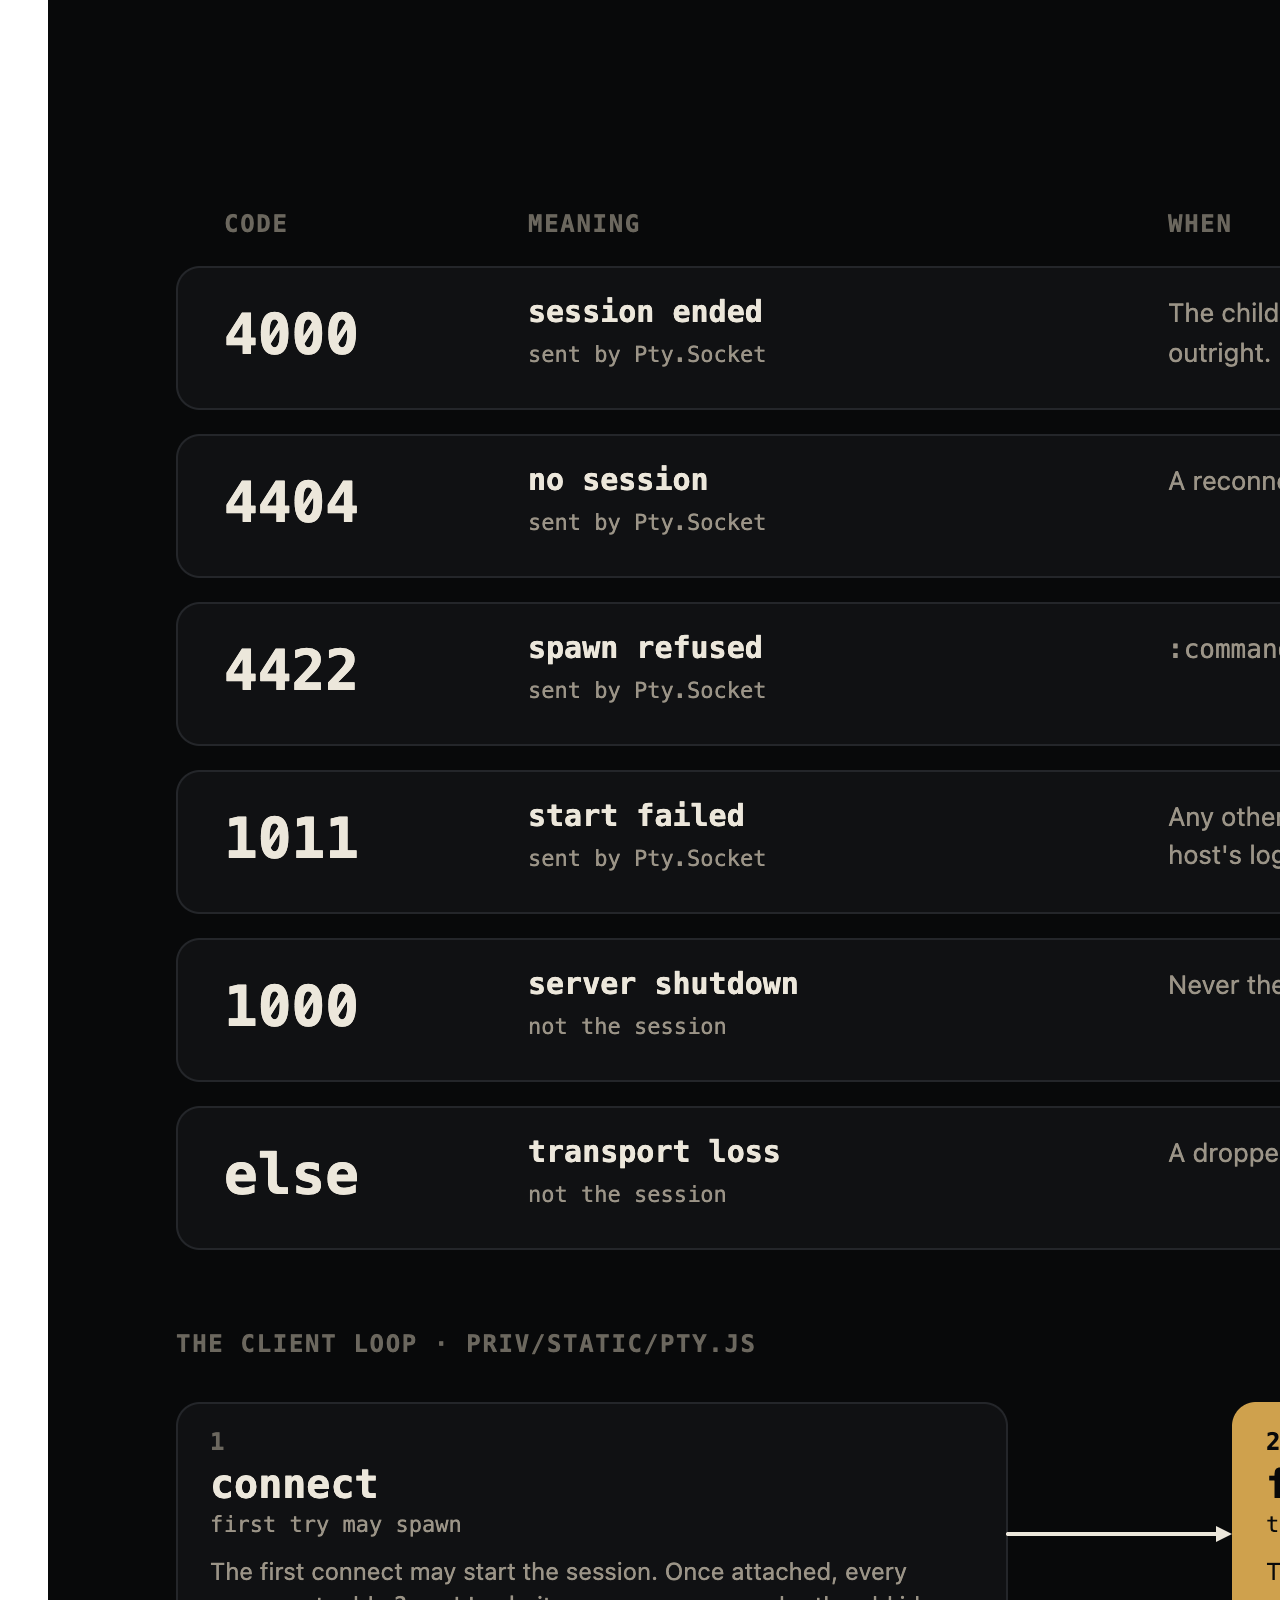
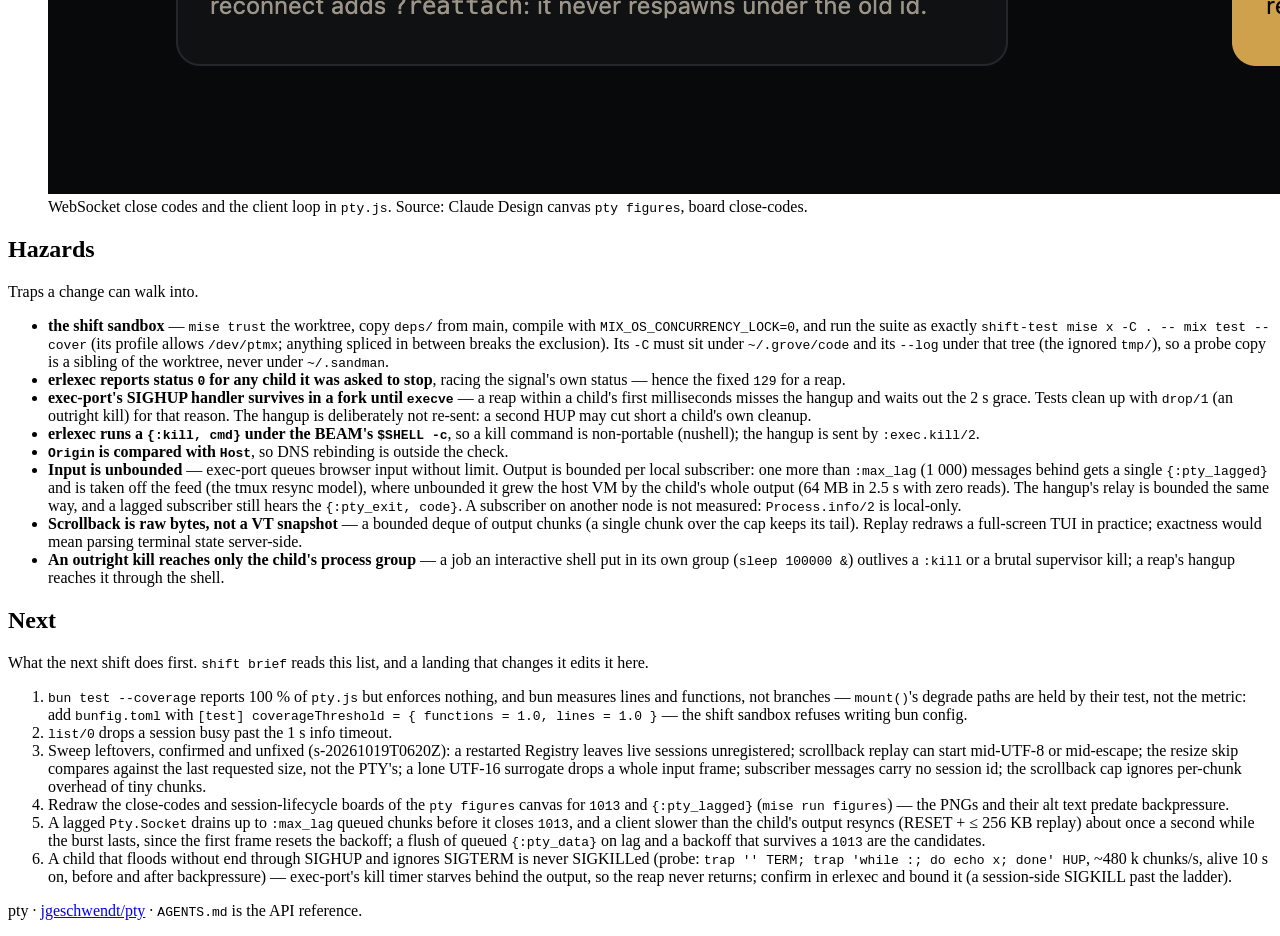
==== commit c1ee601d: "readme: the name and one sentence The README becomes the cover: title and one line. Operational cont" ====
--- a/docs/index.html
+++ b/docs/index.html
@@ -41,7 +41,8 @@
 
 <header class="stack">
   <p class="eyebrow">embeddable PTY sessions for Elixir hosts</p>
-  <p class="lead docs-lead">erlexec drives one OS child per session, out of process; a session owns
+  <p class="lead docs-lead">erlexec drives one OS child per session through a separate exec-port daemon, not a NIF,
+    so a crash in native PTY handling takes one OS child, never the host's VM. A session owns
     its PTY and outlives every client. Closing a tab, refreshing or dropping the network only
     detaches; reattaching by id replays the scrollback and rejoins the same live process, and any
     number of clients can share one terminal. The library serves nothing itself: the host owns the
@@ -59,8 +60,8 @@
   <header>
     <h2 class="h2">Map</h2>
     <p class="docs-note">Every public call goes through the facade and takes a session as an id or a
-      pid. The API, the integration recipes and the security model are in the
-      <a class="link" href="https://github.com/jgeschwendt/pty#readme">README</a>.</p>
+      pid. The API, the options and the integration recipes are in
+      <a class="link" href="https://github.com/jgeschwendt/pty/blob/main/AGENTS.md">AGENTS.md</a>.</p>
   </header>
   <figure class="figure"><img class="figure-light" src="figures/session-lifecycle.png" alt="Pty.start/2 spawns a child through erlexec into a Pty.Session, which fans each output chunk out to every subscriber and onto a bounded scrollback. The session ends only when the child exits (its status) or a reap stops it (129); either way terminate/2 sends every subscriber one {:pty_exit, code}. A reap hangs up the child's process group: SIGHUP at once, a 2 s grace, then SIGTERM, then SIGKILL 1 s later." /><img class="figure-dark" src="figures/session-lifecycle-dark.png" alt="" aria-hidden="true" loading="lazy" /><figcaption>The session lifecycle: start and attach, fan-out and scrollback, the two ends, and the hangup ladder a reap runs. Source: Claude Design canvas <code class="code">pty figures</code>, board session-lifecycle.</figcaption></figure>
   <div class="table-wrap">
@@ -120,7 +121,15 @@
       the interval). A client gone half-open stops answering and is closed, so its subscription
       never pins a session.</li>
     <li><strong>a cross-origin browser upgrade is refused</strong> unless
-      <code class="code">:check_origin</code> admits it.</li>
+      <code class="code">:check_origin</code> admits it — a WebSocket handshake escapes CORS, so
+      without it any page could open a terminal on a loopback-only host.</li>
+    <li><strong>the library ships no authentication</strong> — a reachable session is a shell running
+      as the host's user, remote code execution by design; the host gates the route that mounts
+      <code class="code">Pty.Plug</code> (an authenticated pipeline or a loopback bind, TLS beyond
+      loopback). An id is unguessable and validated (<code class="code">[\w-]{1,64}</code>) before
+      it reaches a log or the registry, but it is a name, not a credential.</li>
+    <li><strong>OSC 52 clipboard reads are swallowed</strong> by <code class="code">pty.js</code> —
+      the reply would hand the viewer's clipboard to the shell and so to everyone attached.</li>
   </ul>
 </section>
 
@@ -183,6 +192,9 @@
       with zero reads). The hangup's relay is bounded the same way, and a lagged subscriber still
       hears the <code class="code">{:pty_exit, code}</code>. A subscriber on another node is not
       measured: <code class="code">Process.info/2</code> is local-only.</li>
+    <li><strong>Scrollback is raw bytes, not a VT snapshot</strong> — a bounded deque of output
+      chunks (a single chunk over the cap keeps its tail). Replay redraws a full-screen TUI in
+      practice; exactness would mean parsing terminal state server-side.</li>
     <li><strong>An outright kill reaches only the child's process group</strong> — a job an
       interactive shell put in its own group (<code class="code">sleep 100000 &amp;</code>) outlives a
       <code class="code">:kill</code> or a brutal supervisor kill; a reap's hangup reaches it through the shell.</li>
@@ -202,7 +214,7 @@
     <li>A lagged <code class="code">Pty.Socket</code> drains up to <code class="code">:max_lag</code> queued chunks before it closes <code class="code">1013</code>, and a client slower than the child's output resyncs (RESET + ≤ 256 KB replay) about once a second while the burst lasts, since the first frame resets the backoff; a flush of queued <code class="code">{:pty_data}</code> on lag and a backoff that survives a <code class="code">1013</code> are the candidates.</li>
     <li>A child that floods without end through SIGHUP and ignores SIGTERM is never SIGKILLed (probe: <code class="code">trap '' TERM; trap 'while :; do echo x; done' HUP</code>, ~480 k chunks/s, alive 10 s on, before and after backpressure) — exec-port's kill timer starves behind the output, so the reap never returns; confirm in erlexec and bound it (a session-side SIGKILL past the ladder).</li>
   </ol>
-  <p class="docs-foot">pty · <a class="link" href="https://github.com/jgeschwendt/pty">jgeschwendt/pty</a> · the README is the API reference.</p>
+  <p class="docs-foot">pty · <a class="link" href="https://github.com/jgeschwendt/pty">jgeschwendt/pty</a> · <code class="code">AGENTS.md</code> is the API reference.</p>
 </section>
 
 </main>
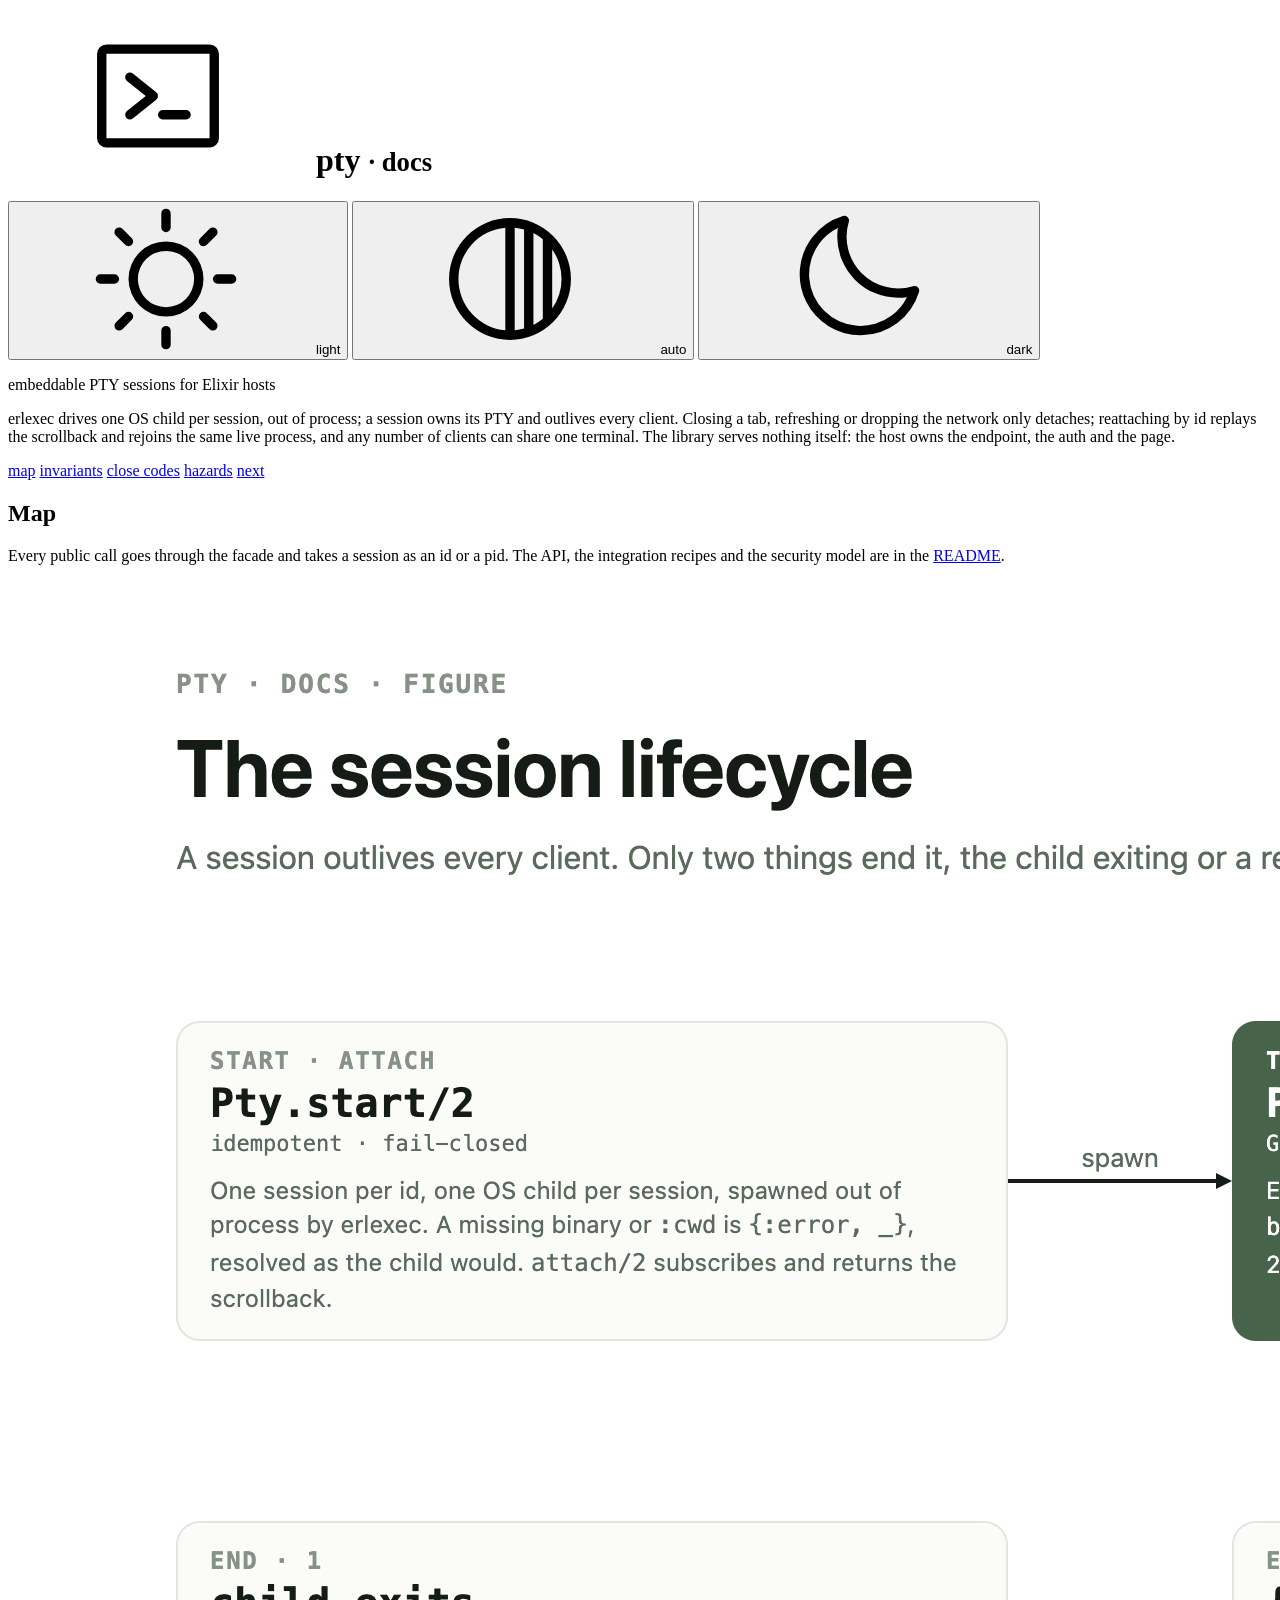
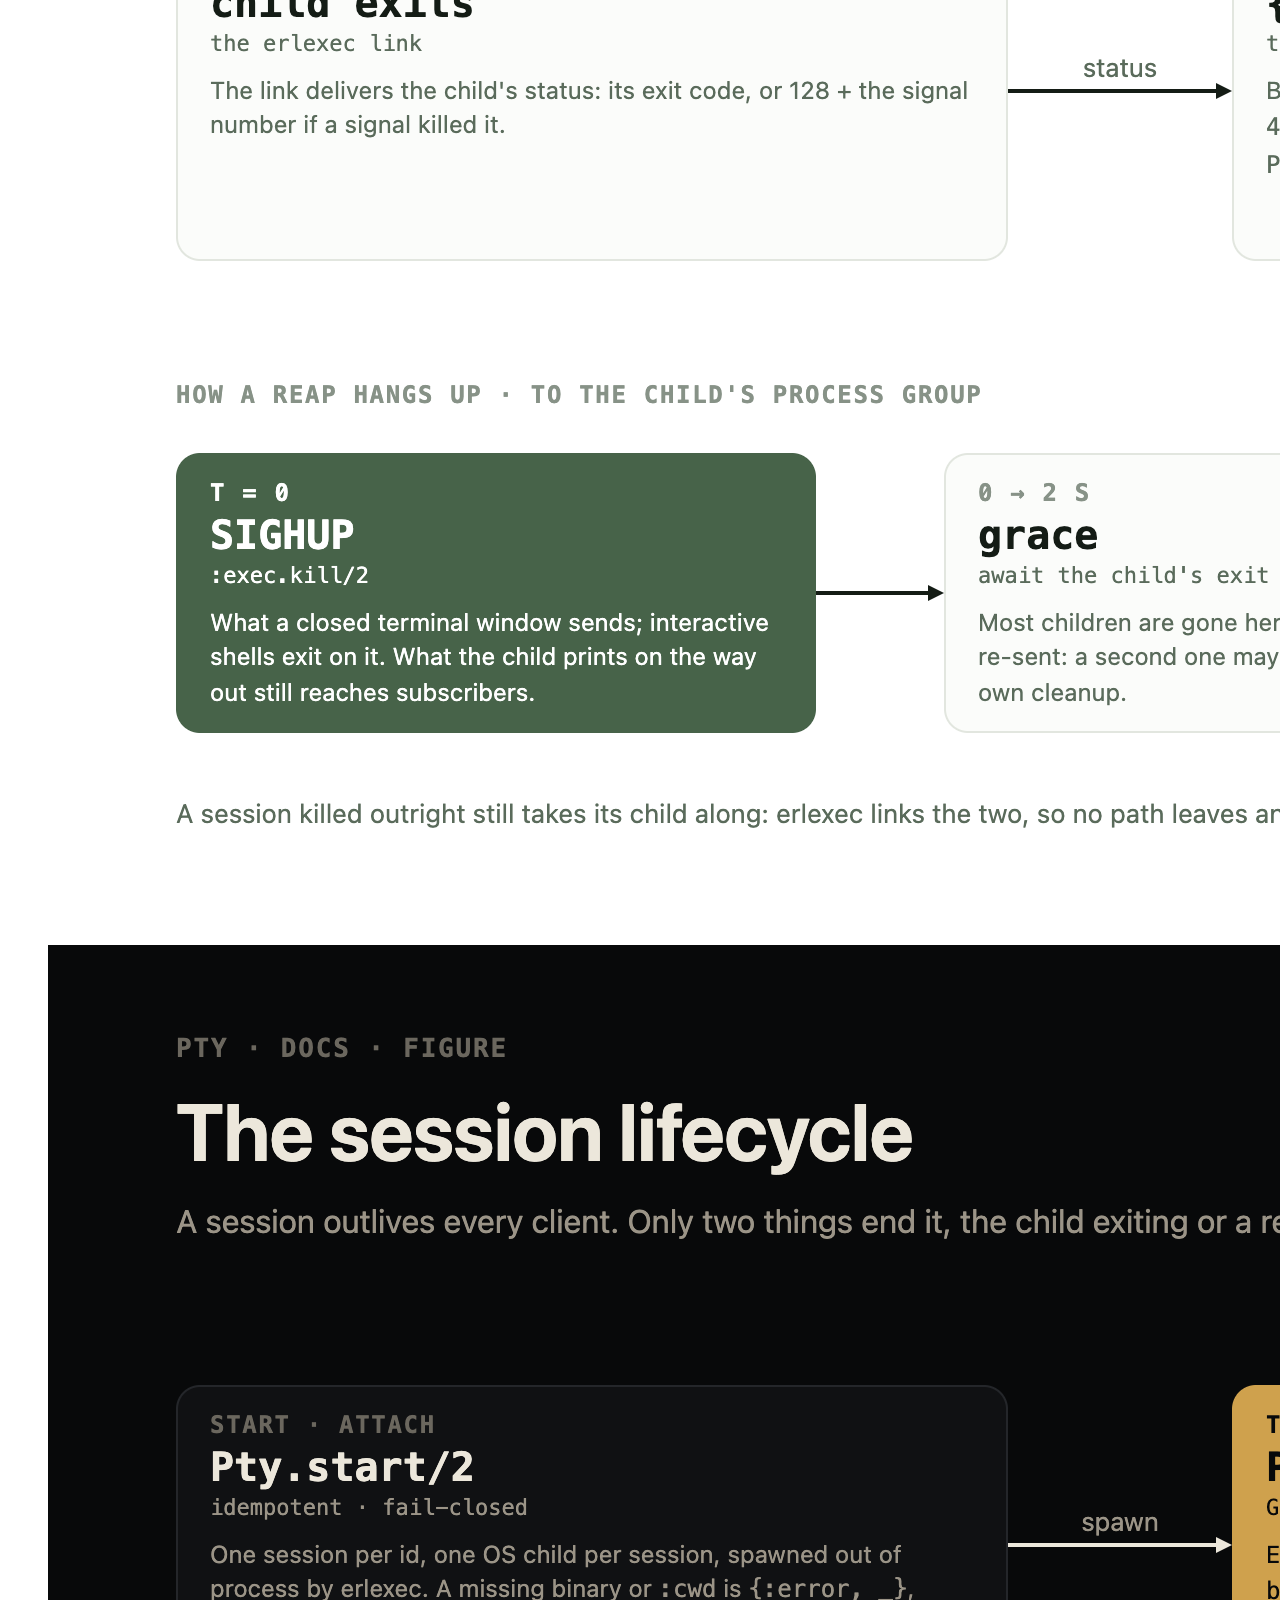
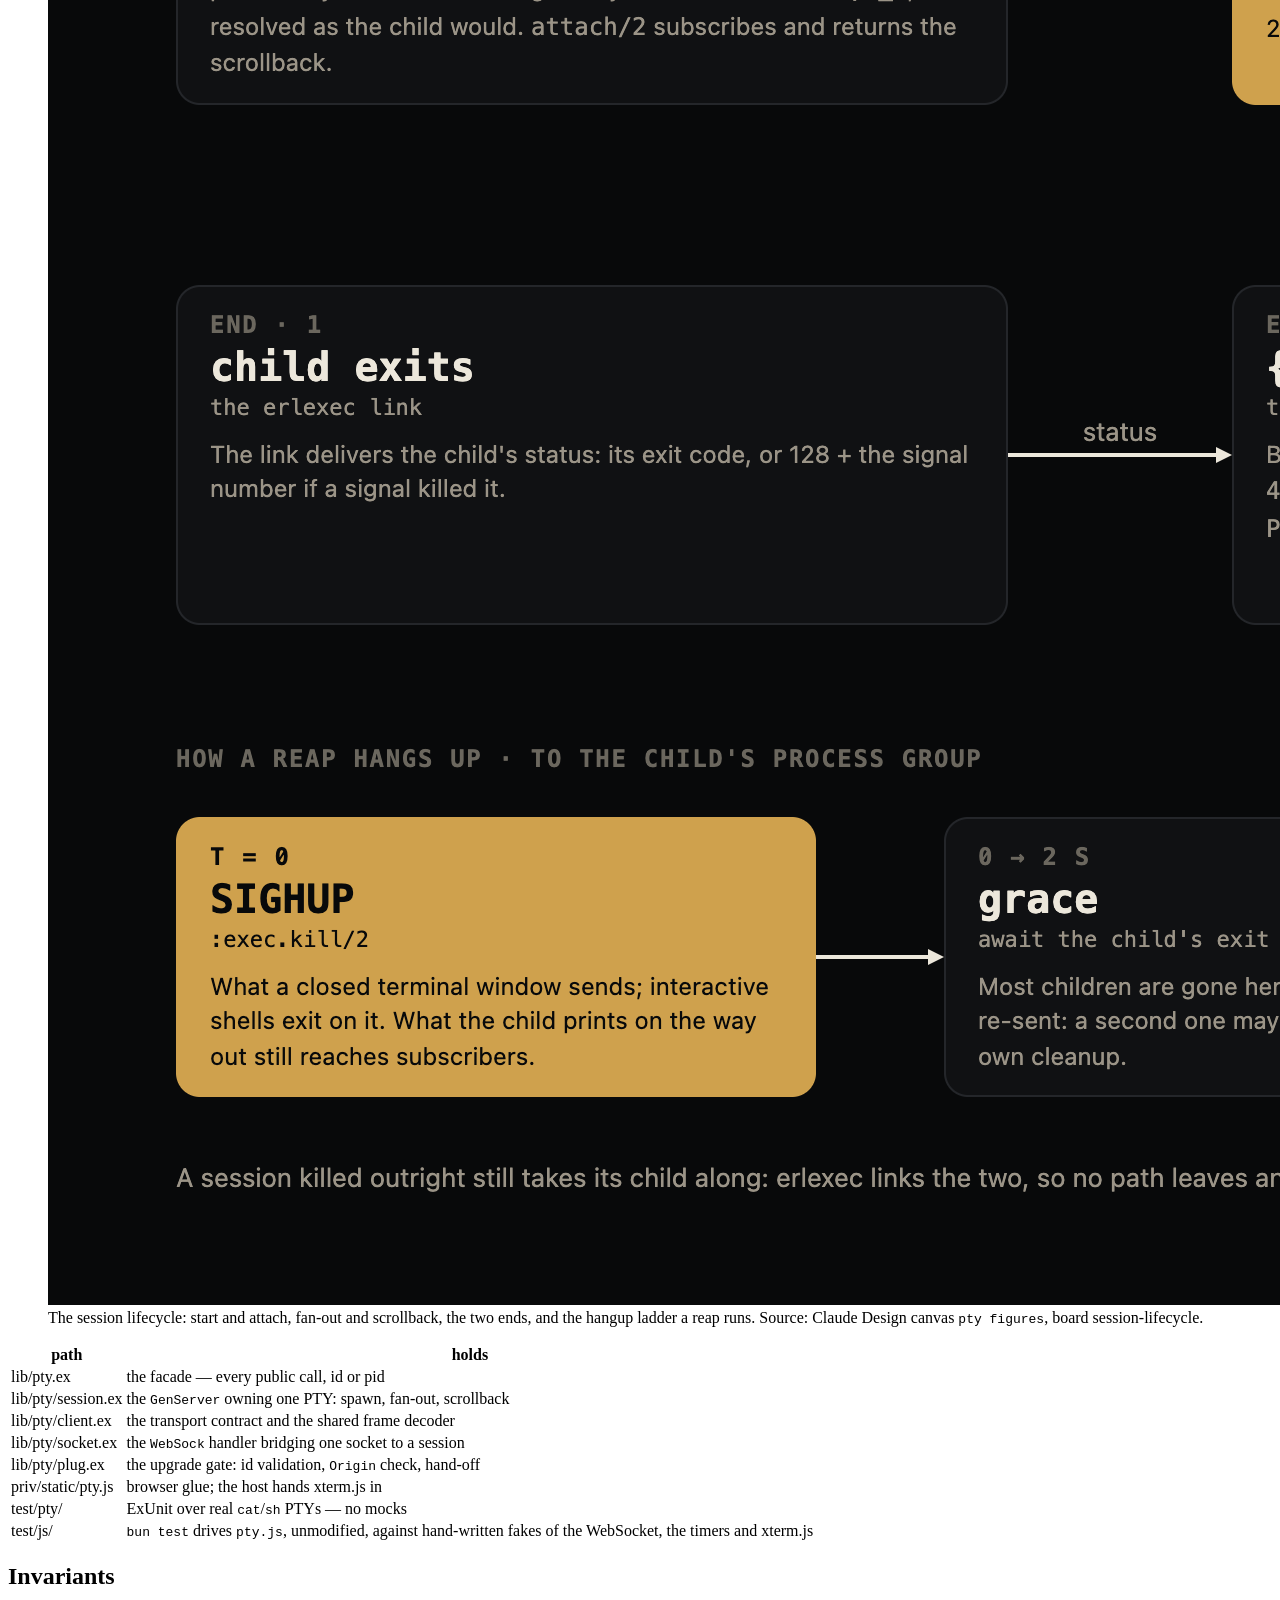
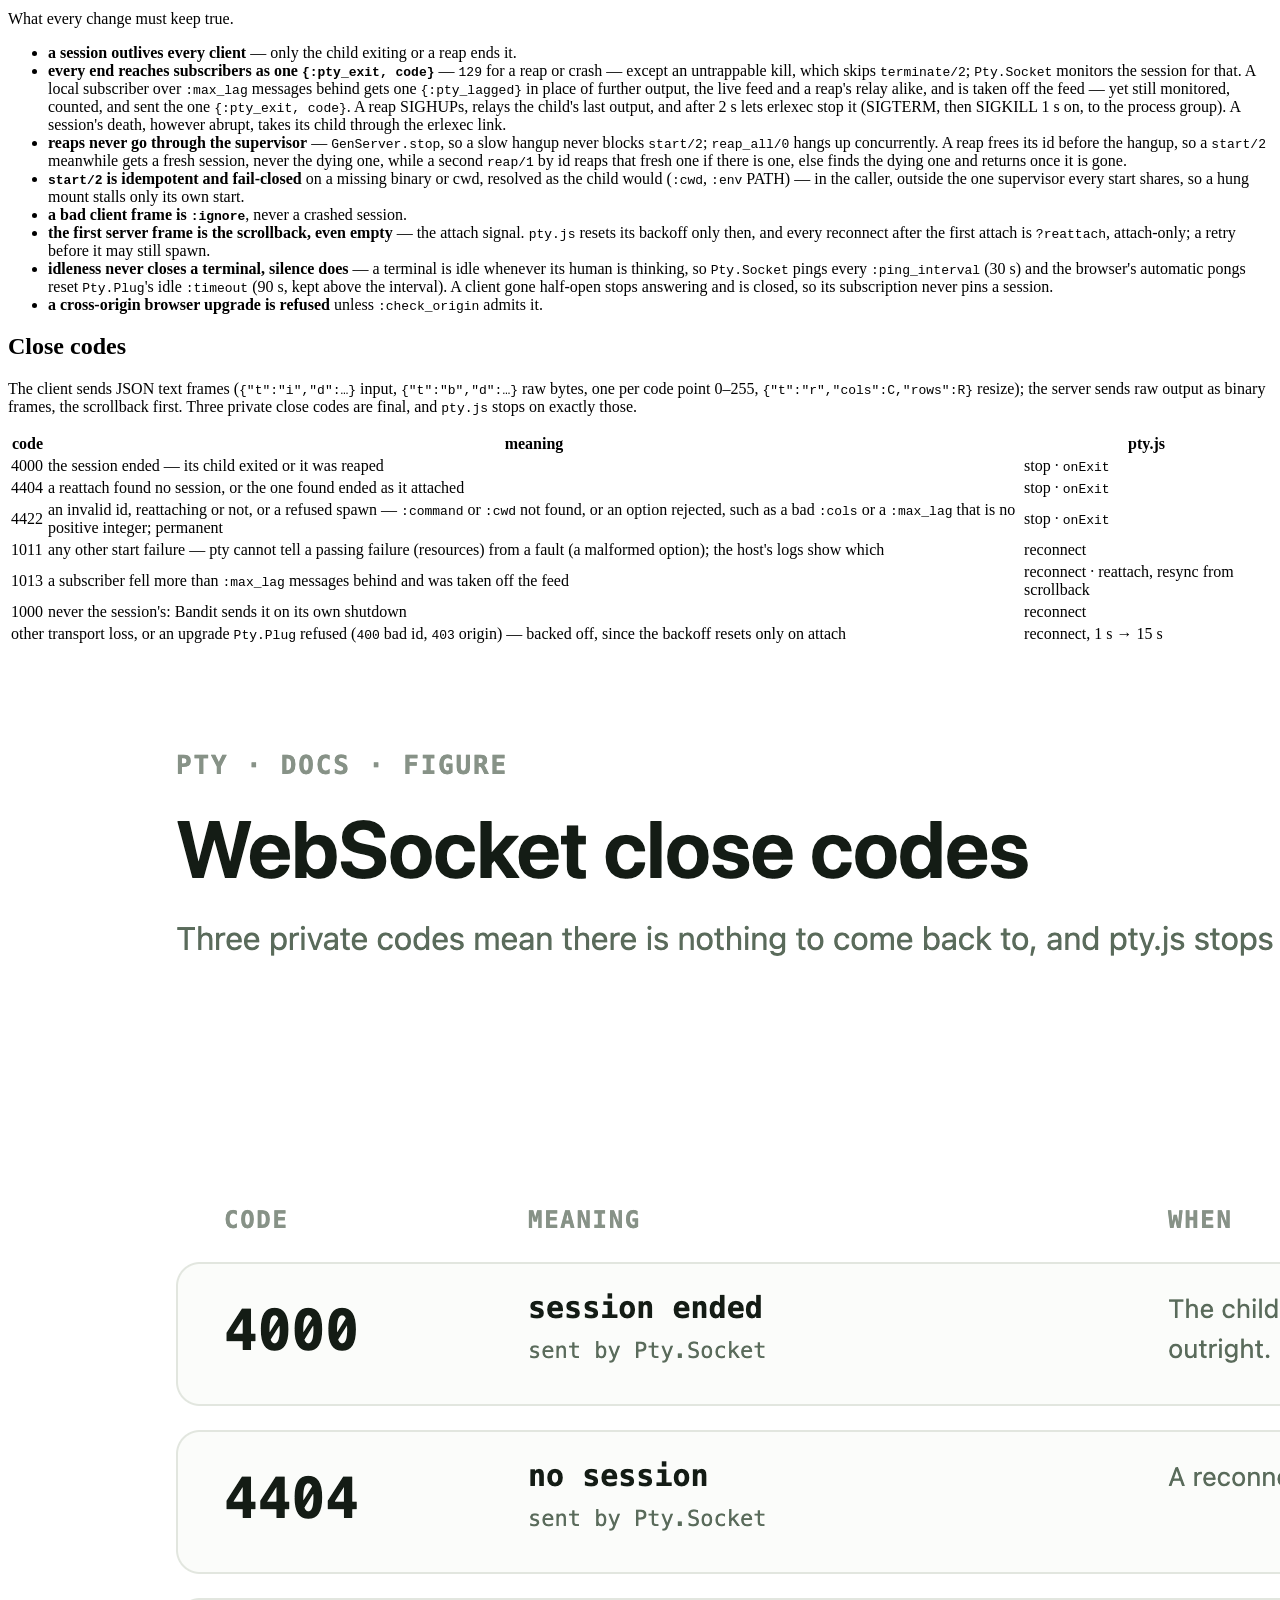
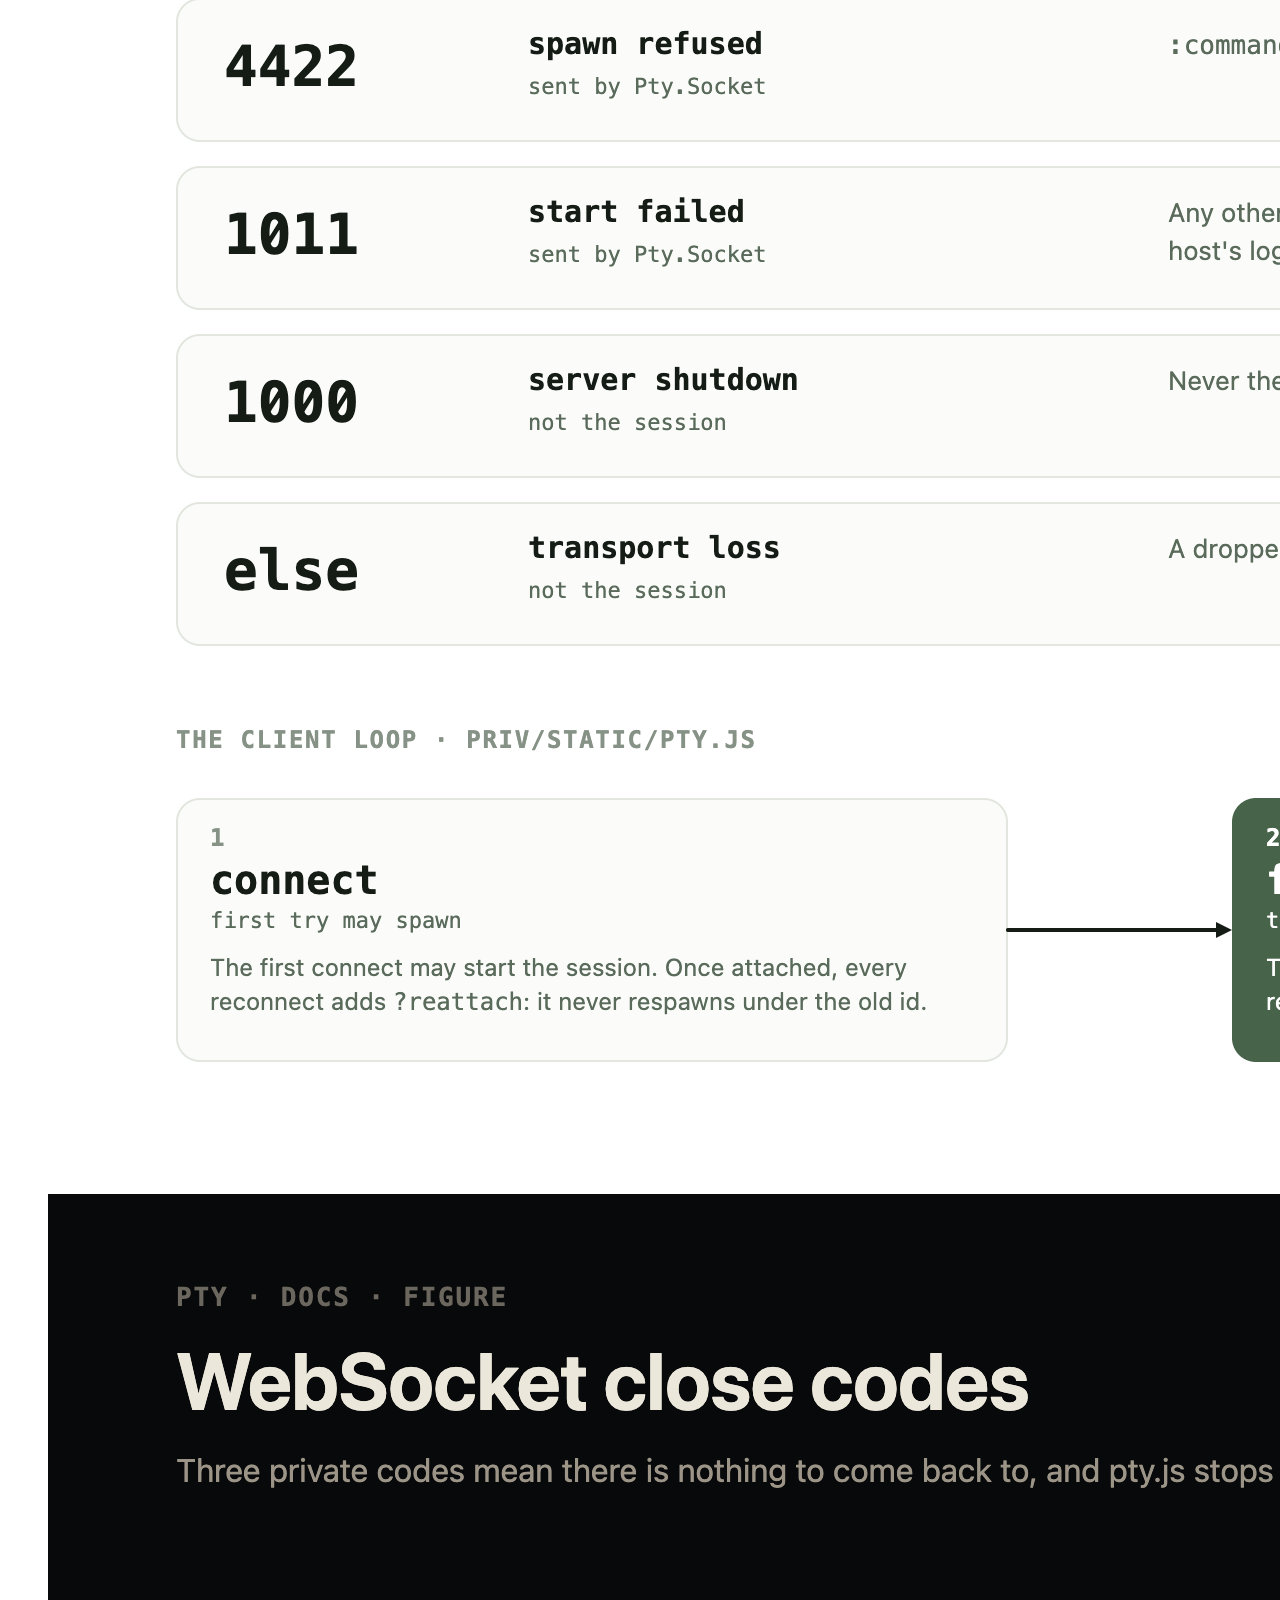
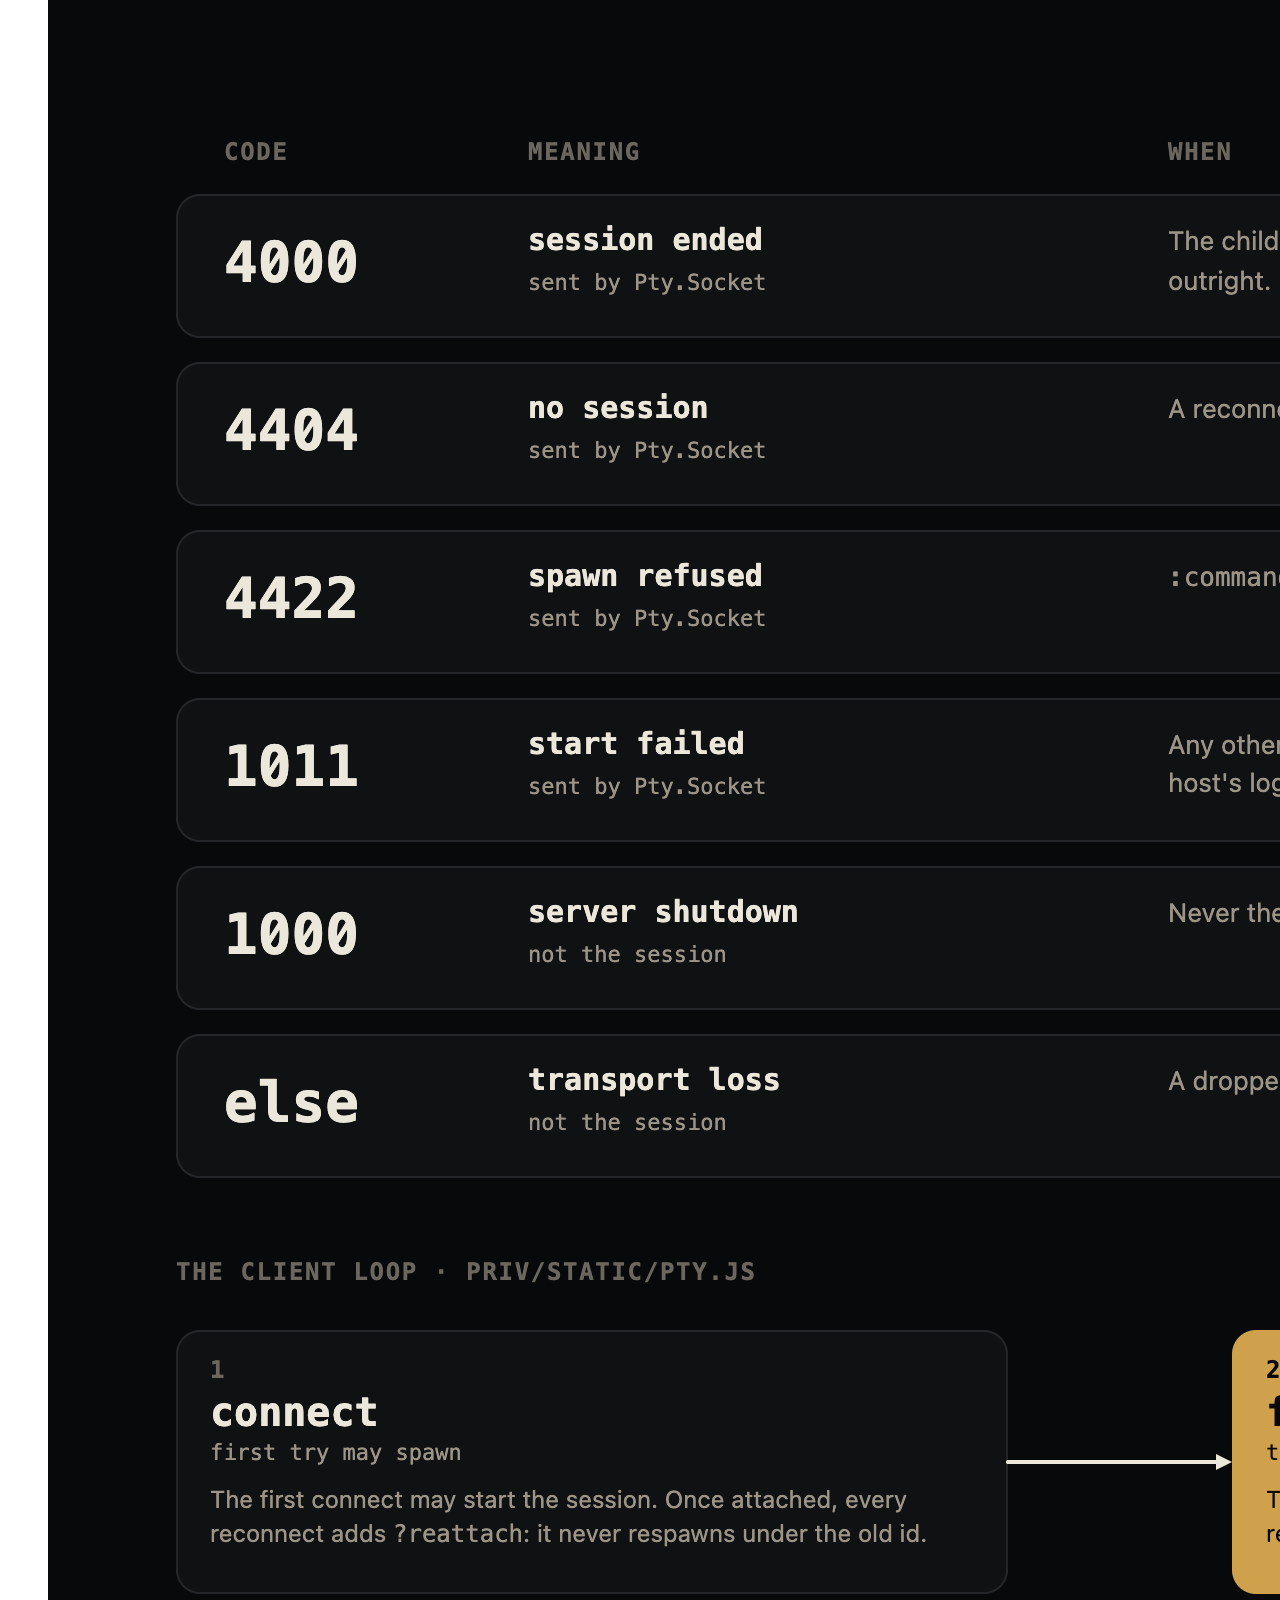
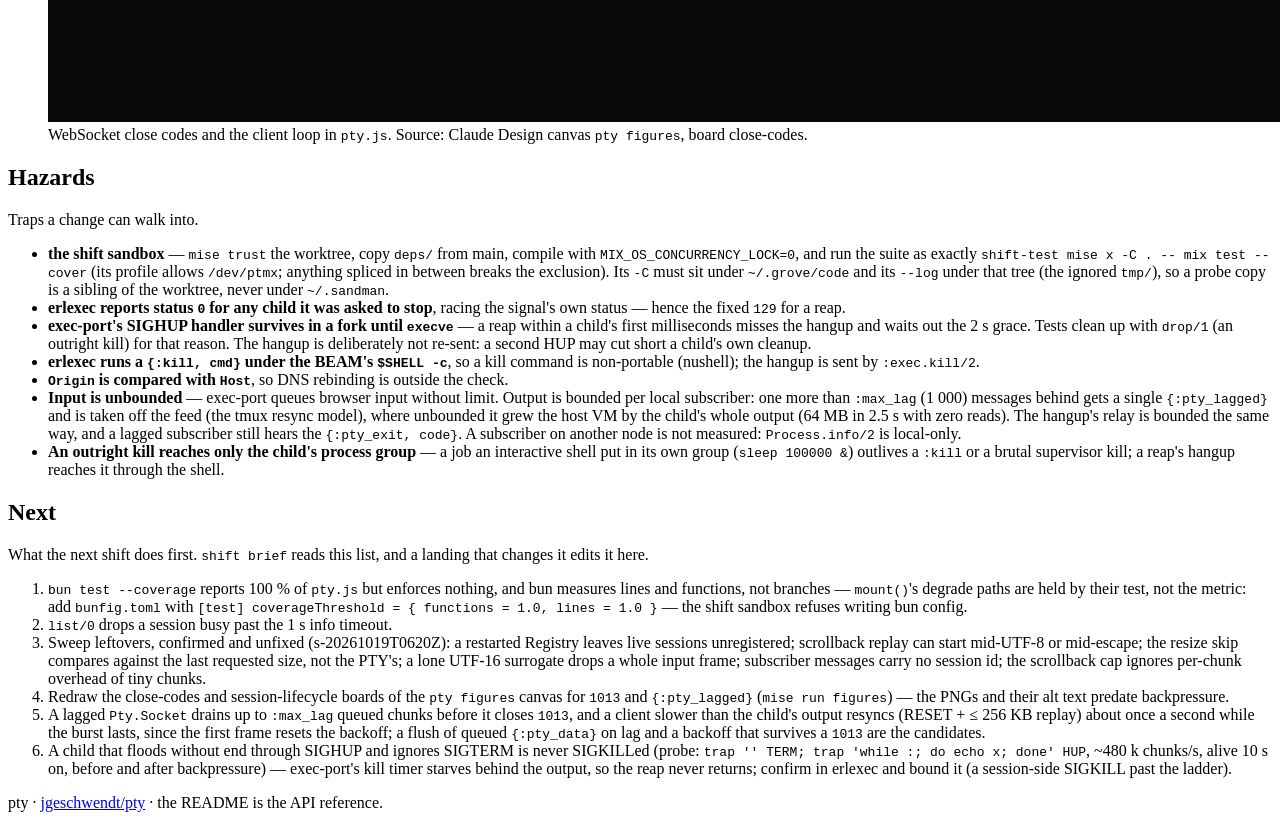
==== commit 507e29e6: "test(session): gigareview — a pre-exec SIGTERM margin, two lost pins back The killed-outright check " ====
--- a/docs/index.html
+++ b/docs/index.html
@@ -41,8 +41,7 @@
 
 <header class="stack">
   <p class="eyebrow">embeddable PTY sessions for Elixir hosts</p>
-  <p class="lead docs-lead">erlexec drives one OS child per session through a separate exec-port daemon, not a NIF,
-    so a crash in native PTY handling takes one OS child, never the host's VM. A session owns
+  <p class="lead docs-lead">erlexec drives one OS child per session, out of process; a session owns
     its PTY and outlives every client. Closing a tab, refreshing or dropping the network only
     detaches; reattaching by id replays the scrollback and rejoins the same live process, and any
     number of clients can share one terminal. The library serves nothing itself: the host owns the
@@ -60,8 +59,8 @@
   <header>
     <h2 class="h2">Map</h2>
     <p class="docs-note">Every public call goes through the facade and takes a session as an id or a
-      pid. The API, the options and the integration recipes are in
-      <a class="link" href="https://github.com/jgeschwendt/pty/blob/main/AGENTS.md">AGENTS.md</a>.</p>
+      pid. The API, the integration recipes and the security model are in the
+      <a class="link" href="https://github.com/jgeschwendt/pty#readme">README</a>.</p>
   </header>
   <figure class="figure"><img class="figure-light" src="figures/session-lifecycle.png" alt="Pty.start/2 spawns a child through erlexec into a Pty.Session, which fans each output chunk out to every subscriber and onto a bounded scrollback. The session ends only when the child exits (its status) or a reap stops it (129); either way terminate/2 sends every subscriber one {:pty_exit, code}. A reap hangs up the child's process group: SIGHUP at once, a 2 s grace, then SIGTERM, then SIGKILL 1 s later." /><img class="figure-dark" src="figures/session-lifecycle-dark.png" alt="" aria-hidden="true" loading="lazy" /><figcaption>The session lifecycle: start and attach, fan-out and scrollback, the two ends, and the hangup ladder a reap runs. Source: Claude Design canvas <code class="code">pty figures</code>, board session-lifecycle.</figcaption></figure>
   <div class="table-wrap">
@@ -121,15 +120,7 @@
       the interval). A client gone half-open stops answering and is closed, so its subscription
       never pins a session.</li>
     <li><strong>a cross-origin browser upgrade is refused</strong> unless
-      <code class="code">:check_origin</code> admits it — a WebSocket handshake escapes CORS, so
-      without it any page could open a terminal on a loopback-only host.</li>
-    <li><strong>the library ships no authentication</strong> — a reachable session is a shell running
-      as the host's user, remote code execution by design; the host gates the route that mounts
-      <code class="code">Pty.Plug</code> (an authenticated pipeline or a loopback bind, TLS beyond
-      loopback). An id is unguessable and validated (<code class="code">[\w-]{1,64}</code>) before
-      it reaches a log or the registry, but it is a name, not a credential.</li>
-    <li><strong>OSC 52 clipboard reads are swallowed</strong> by <code class="code">pty.js</code> —
-      the reply would hand the viewer's clipboard to the shell and so to everyone attached.</li>
+      <code class="code">:check_origin</code> admits it.</li>
   </ul>
 </section>
 
@@ -149,7 +140,7 @@
         <tr data-code="4000"><td class="table-mono">4000</td><td>the session ended — its child exited or it was reaped</td><td>stop · <code class="code">onExit</code></td></tr>
         <tr data-code="4404"><td class="table-mono">4404</td><td>a reattach found no session, or the one found ended as it attached</td><td>stop · <code class="code">onExit</code></td></tr>
         <tr data-code="4422"><td class="table-mono">4422</td><td>an invalid id, reattaching or not, or a refused spawn — <code class="code">:command</code> or <code class="code">:cwd</code> not found, or an option rejected, such as a bad <code class="code">:cols</code> or a <code class="code">:max_lag</code> that is no positive integer; permanent</td><td>stop · <code class="code">onExit</code></td></tr>
-        <tr data-code="1011"><td class="table-mono">1011</td><td>any other start failure — pty cannot tell a passing failure (resources) from a fault (an option that crashes init); the host's logs show which</td><td>reconnect</td></tr>
+        <tr data-code="1011"><td class="table-mono">1011</td><td>any other start failure — pty cannot tell a passing failure (resources) from a fault (a malformed option); the host's logs show which</td><td>reconnect</td></tr>
         <tr data-code="1013"><td class="table-mono">1013</td><td>a subscriber fell more than <code class="code">:max_lag</code> messages behind and was taken off the feed</td><td>reconnect · reattach, resync from scrollback</td></tr>
         <tr data-code="1000"><td class="table-mono">1000</td><td>never the session's: Bandit sends it on its own shutdown</td><td>reconnect</td></tr>
         <tr data-code="other"><td class="table-mono">other</td><td>transport loss, or an upgrade <code class="code">Pty.Plug</code> refused (<code class="code">400</code> bad id, <code class="code">403</code> origin) — backed off, since the backoff resets only on attach</td><td>reconnect, 1 s → 15 s</td></tr>
@@ -192,9 +183,6 @@
       with zero reads). The hangup's relay is bounded the same way, and a lagged subscriber still
       hears the <code class="code">{:pty_exit, code}</code>. A subscriber on another node is not
       measured: <code class="code">Process.info/2</code> is local-only.</li>
-    <li><strong>Scrollback is raw bytes, not a VT snapshot</strong> — a bounded deque of output
-      chunks (a single chunk over the cap keeps its tail). Replay redraws a full-screen TUI in
-      practice; exactness would mean parsing terminal state server-side.</li>
     <li><strong>An outright kill reaches only the child's process group</strong> — a job an
       interactive shell put in its own group (<code class="code">sleep 100000 &amp;</code>) outlives a
       <code class="code">:kill</code> or a brutal supervisor kill; a reap's hangup reaches it through the shell.</li>
@@ -214,7 +202,7 @@
     <li>A lagged <code class="code">Pty.Socket</code> drains up to <code class="code">:max_lag</code> queued chunks before it closes <code class="code">1013</code>, and a client slower than the child's output resyncs (RESET + ≤ 256 KB replay) about once a second while the burst lasts, since the first frame resets the backoff; a flush of queued <code class="code">{:pty_data}</code> on lag and a backoff that survives a <code class="code">1013</code> are the candidates.</li>
     <li>A child that floods without end through SIGHUP and ignores SIGTERM is never SIGKILLed (probe: <code class="code">trap '' TERM; trap 'while :; do echo x; done' HUP</code>, ~480 k chunks/s, alive 10 s on, before and after backpressure) — exec-port's kill timer starves behind the output, so the reap never returns; confirm in erlexec and bound it (a session-side SIGKILL past the ladder).</li>
   </ol>
-  <p class="docs-foot">pty · <a class="link" href="https://github.com/jgeschwendt/pty">jgeschwendt/pty</a> · <code class="code">AGENTS.md</code> is the API reference.</p>
+  <p class="docs-foot">pty · <a class="link" href="https://github.com/jgeschwendt/pty">jgeschwendt/pty</a> · the README is the API reference.</p>
 </section>
 
 </main>
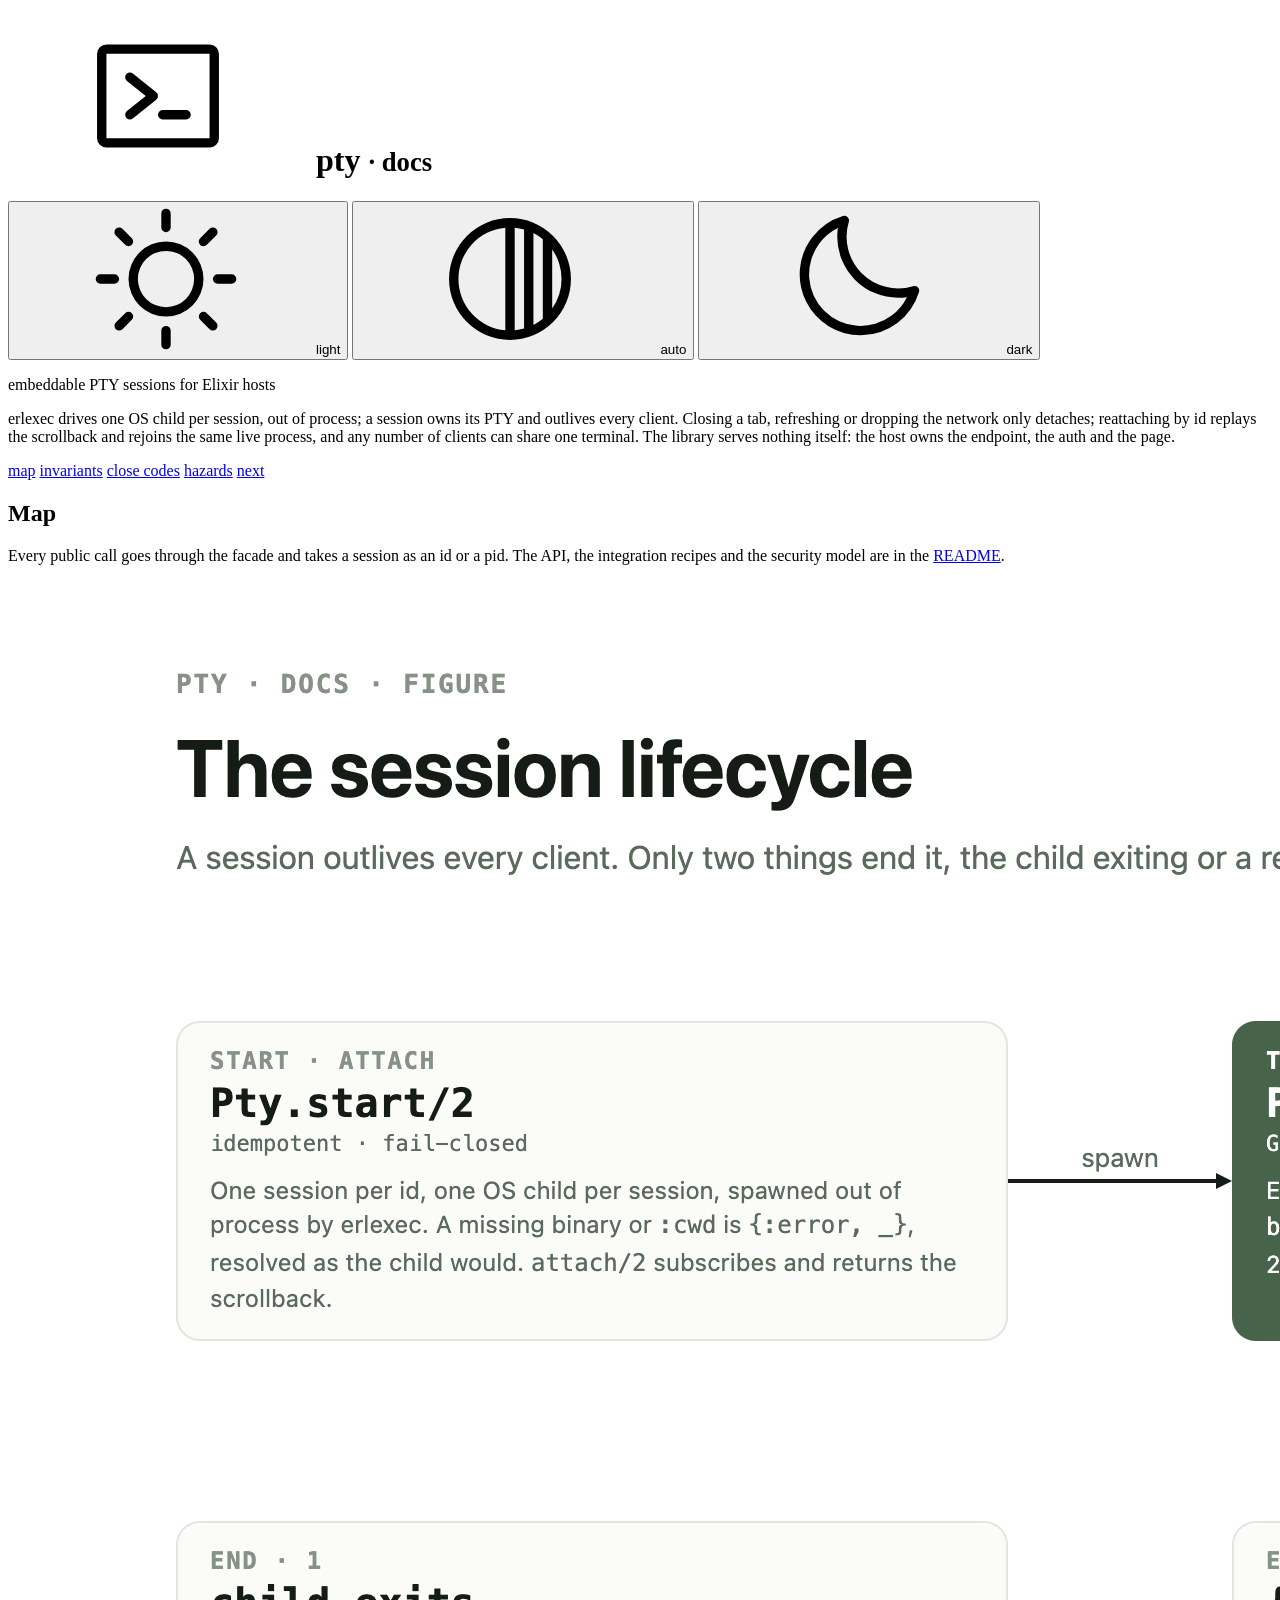
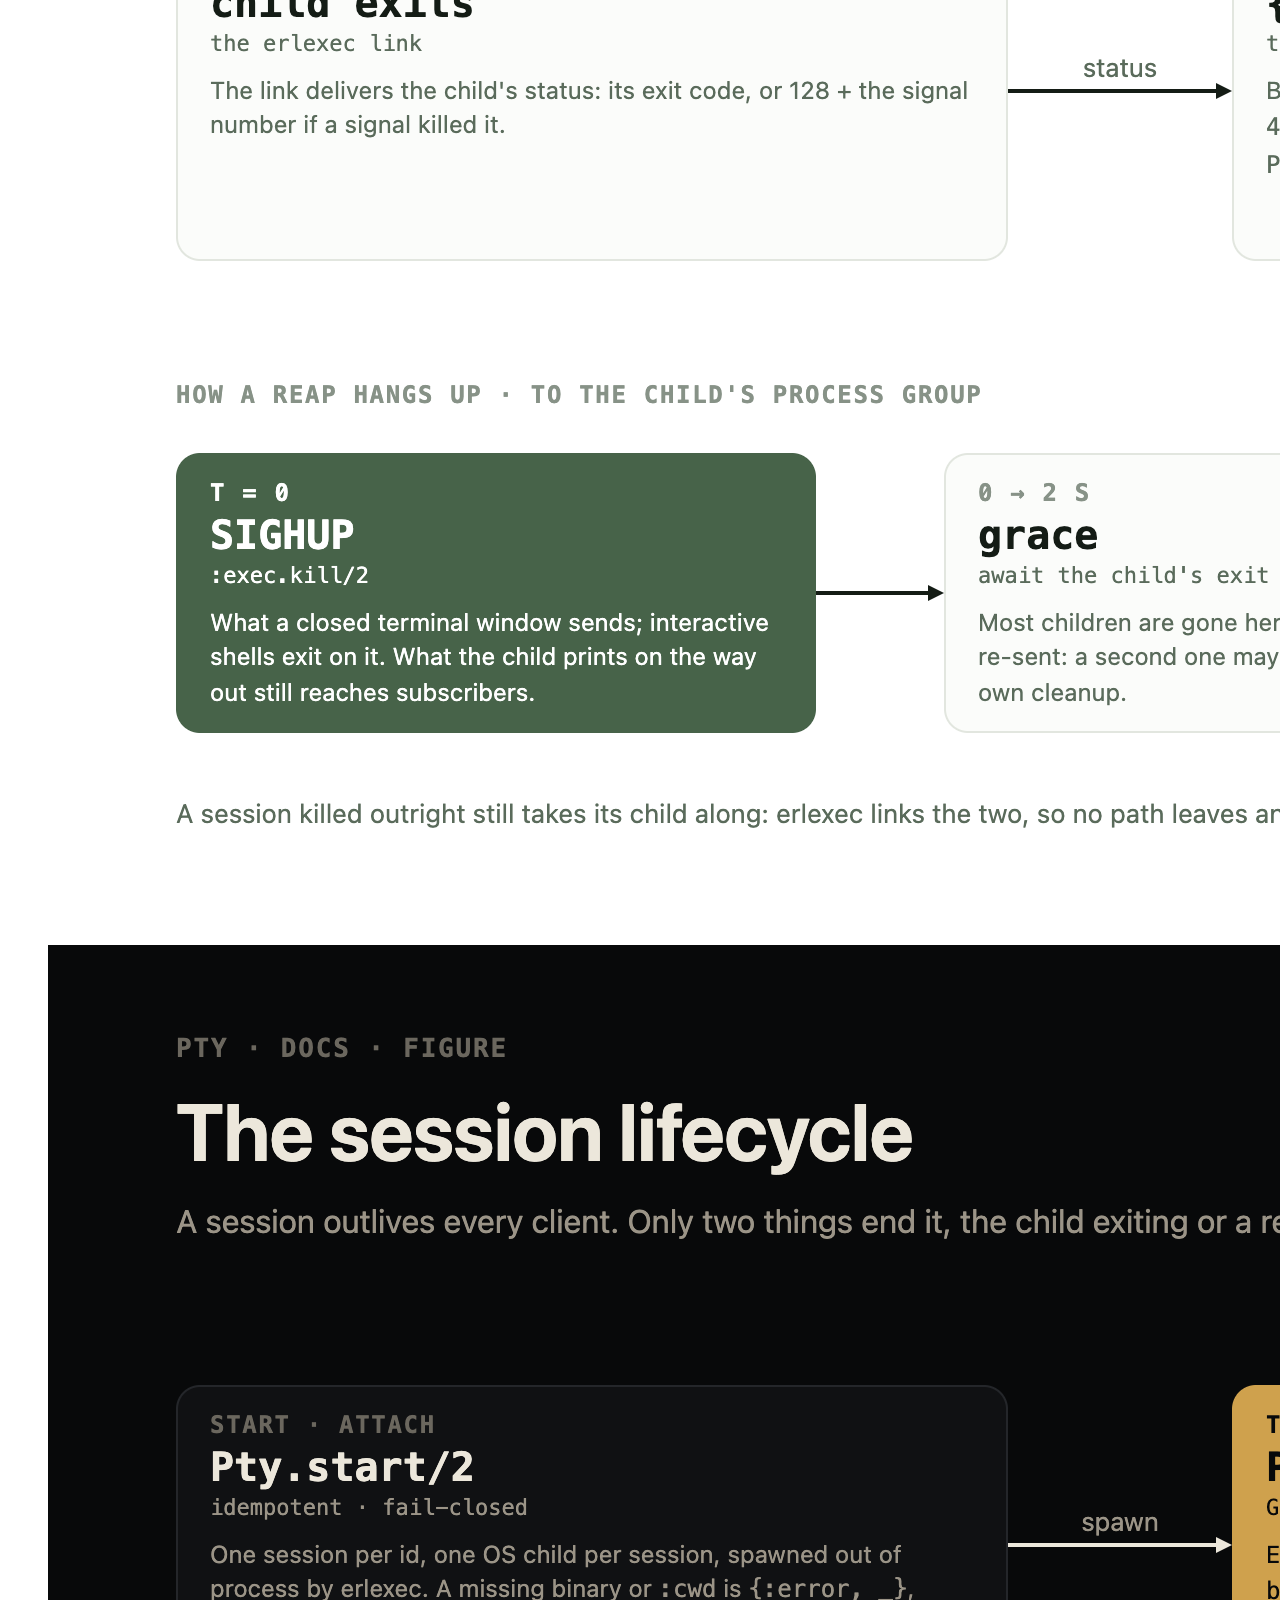
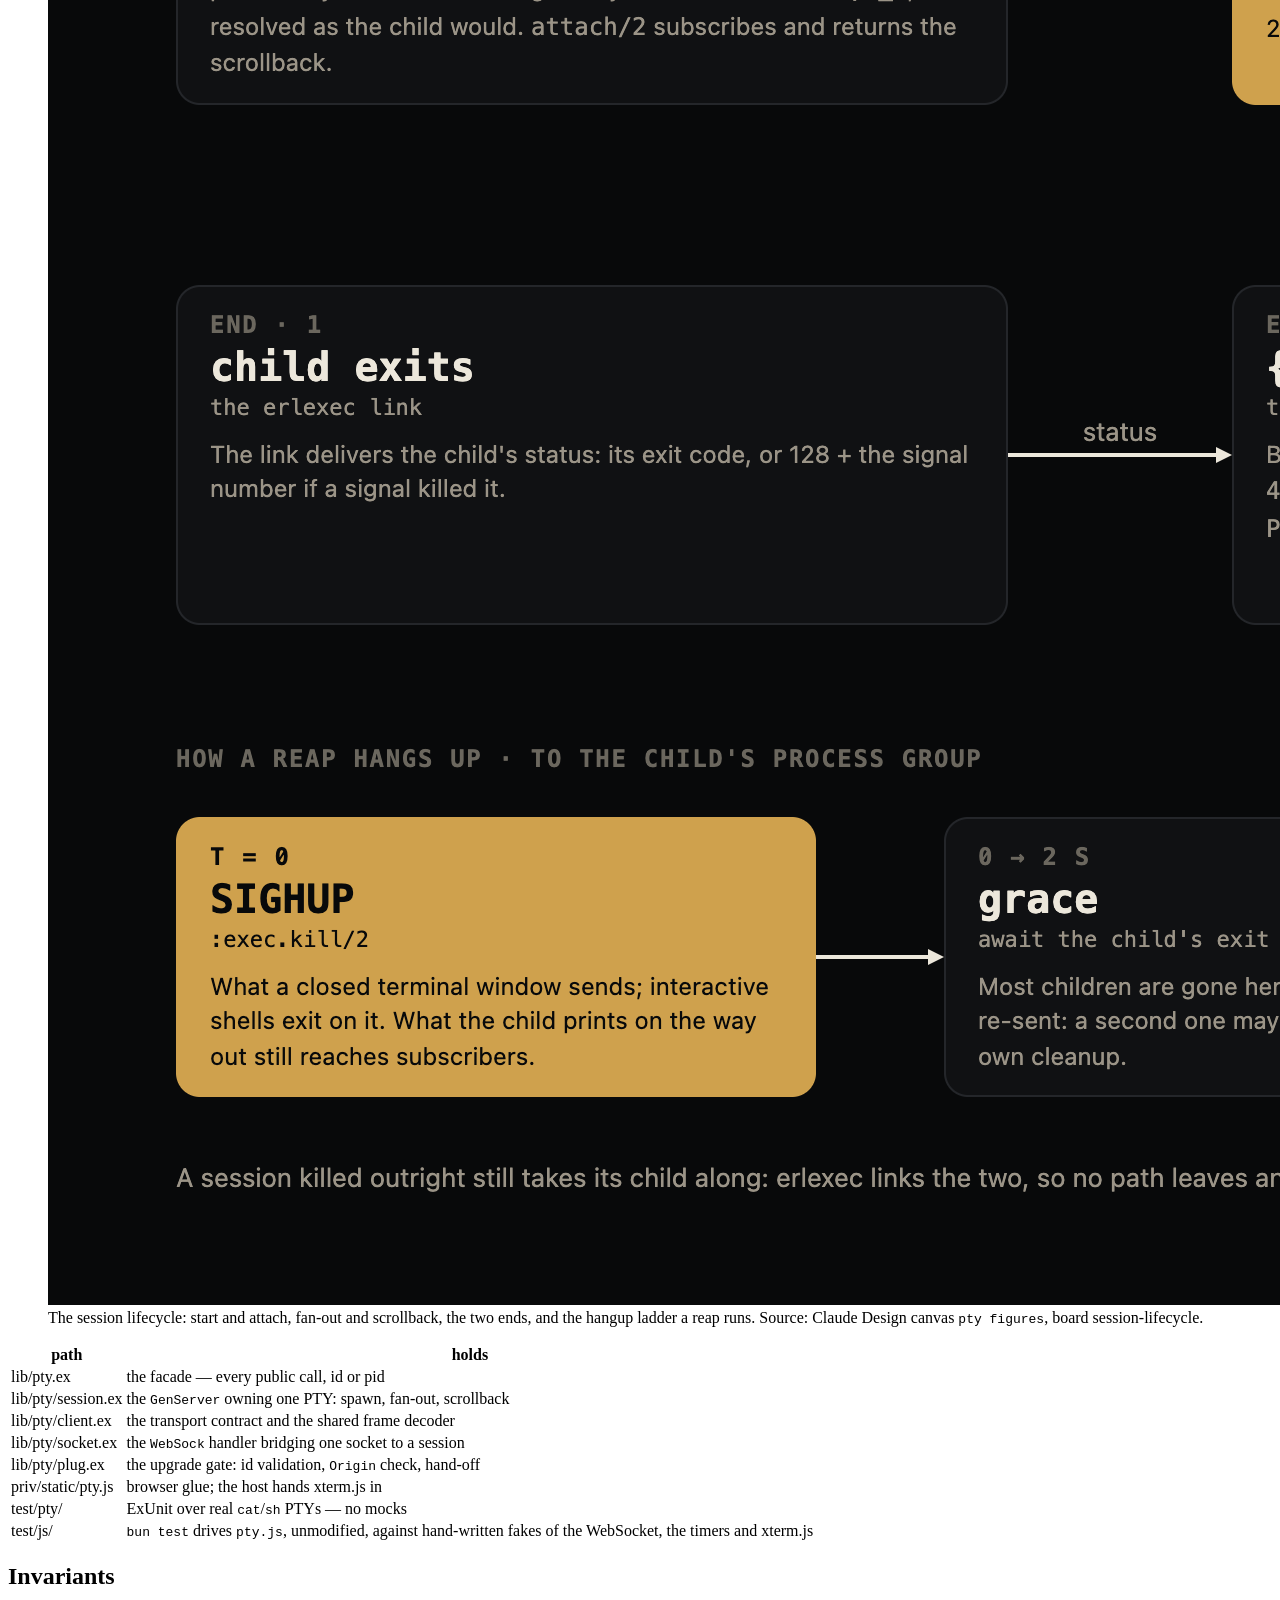
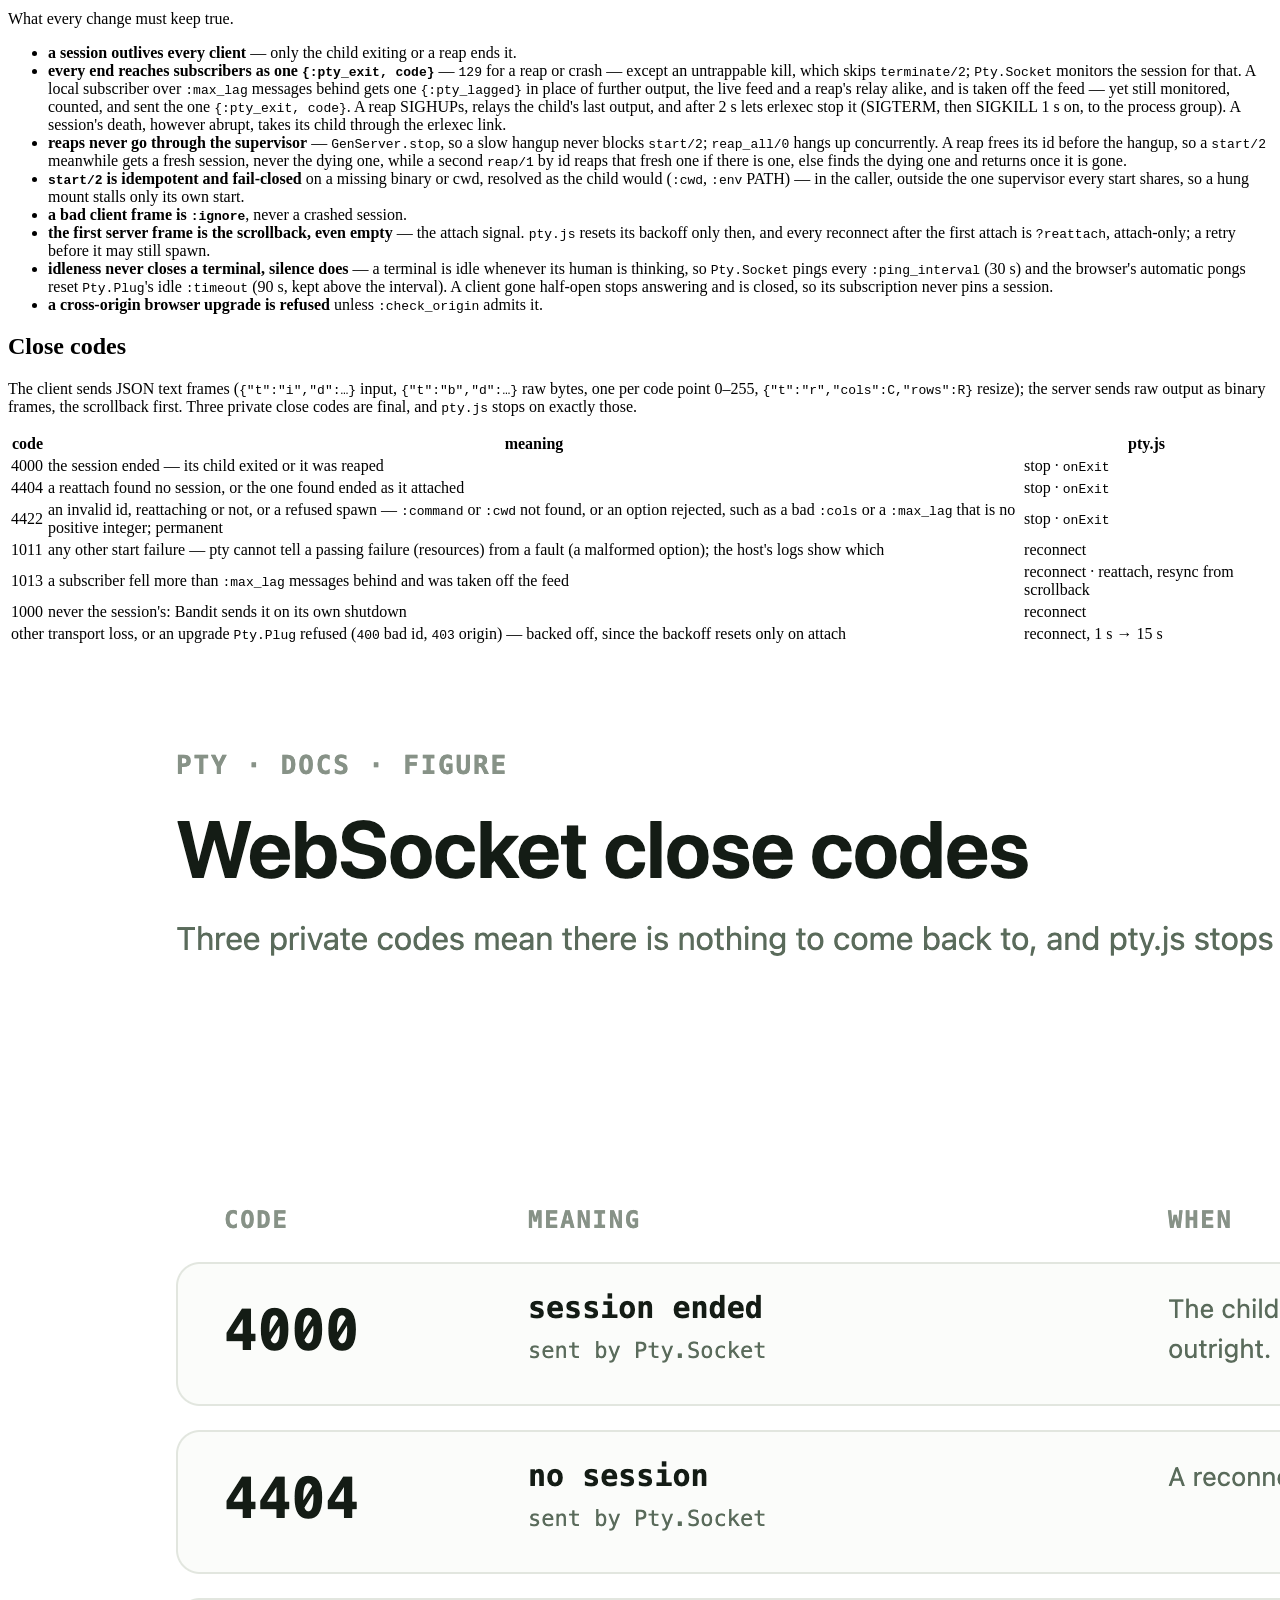
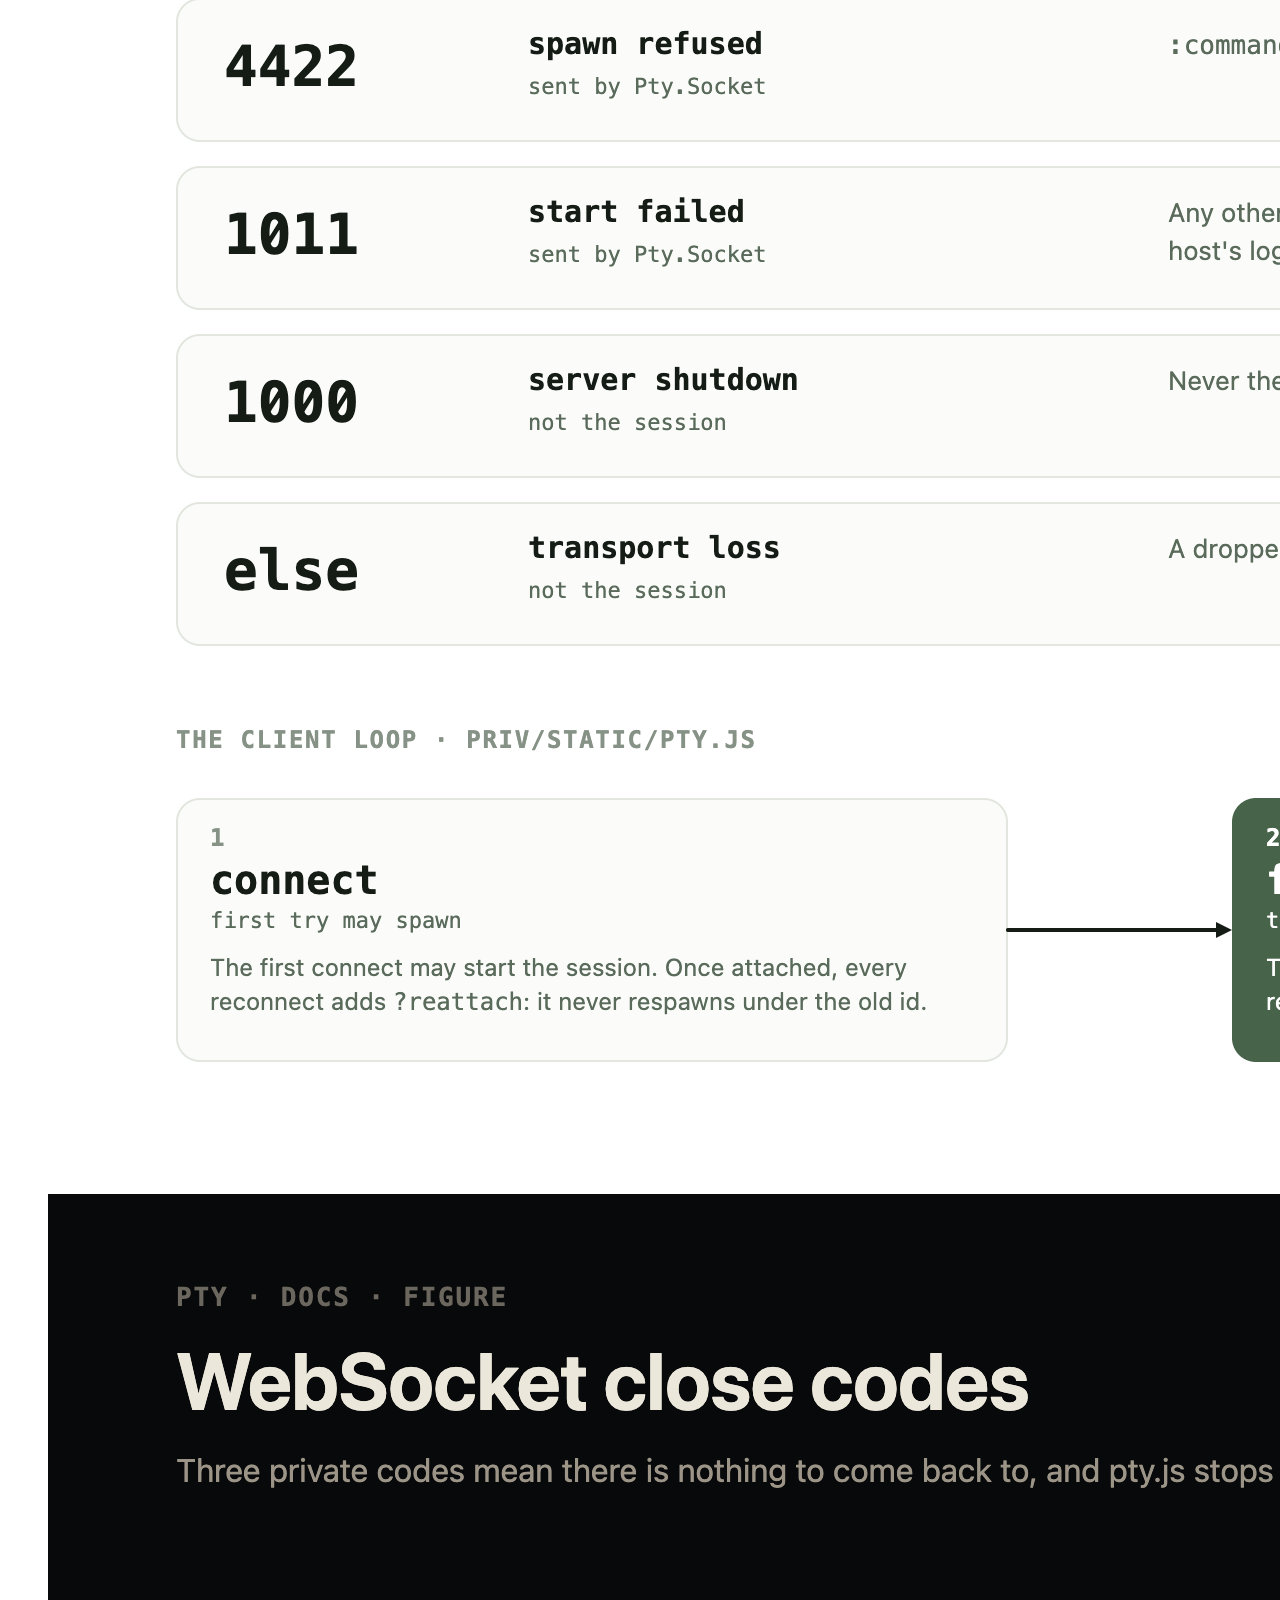
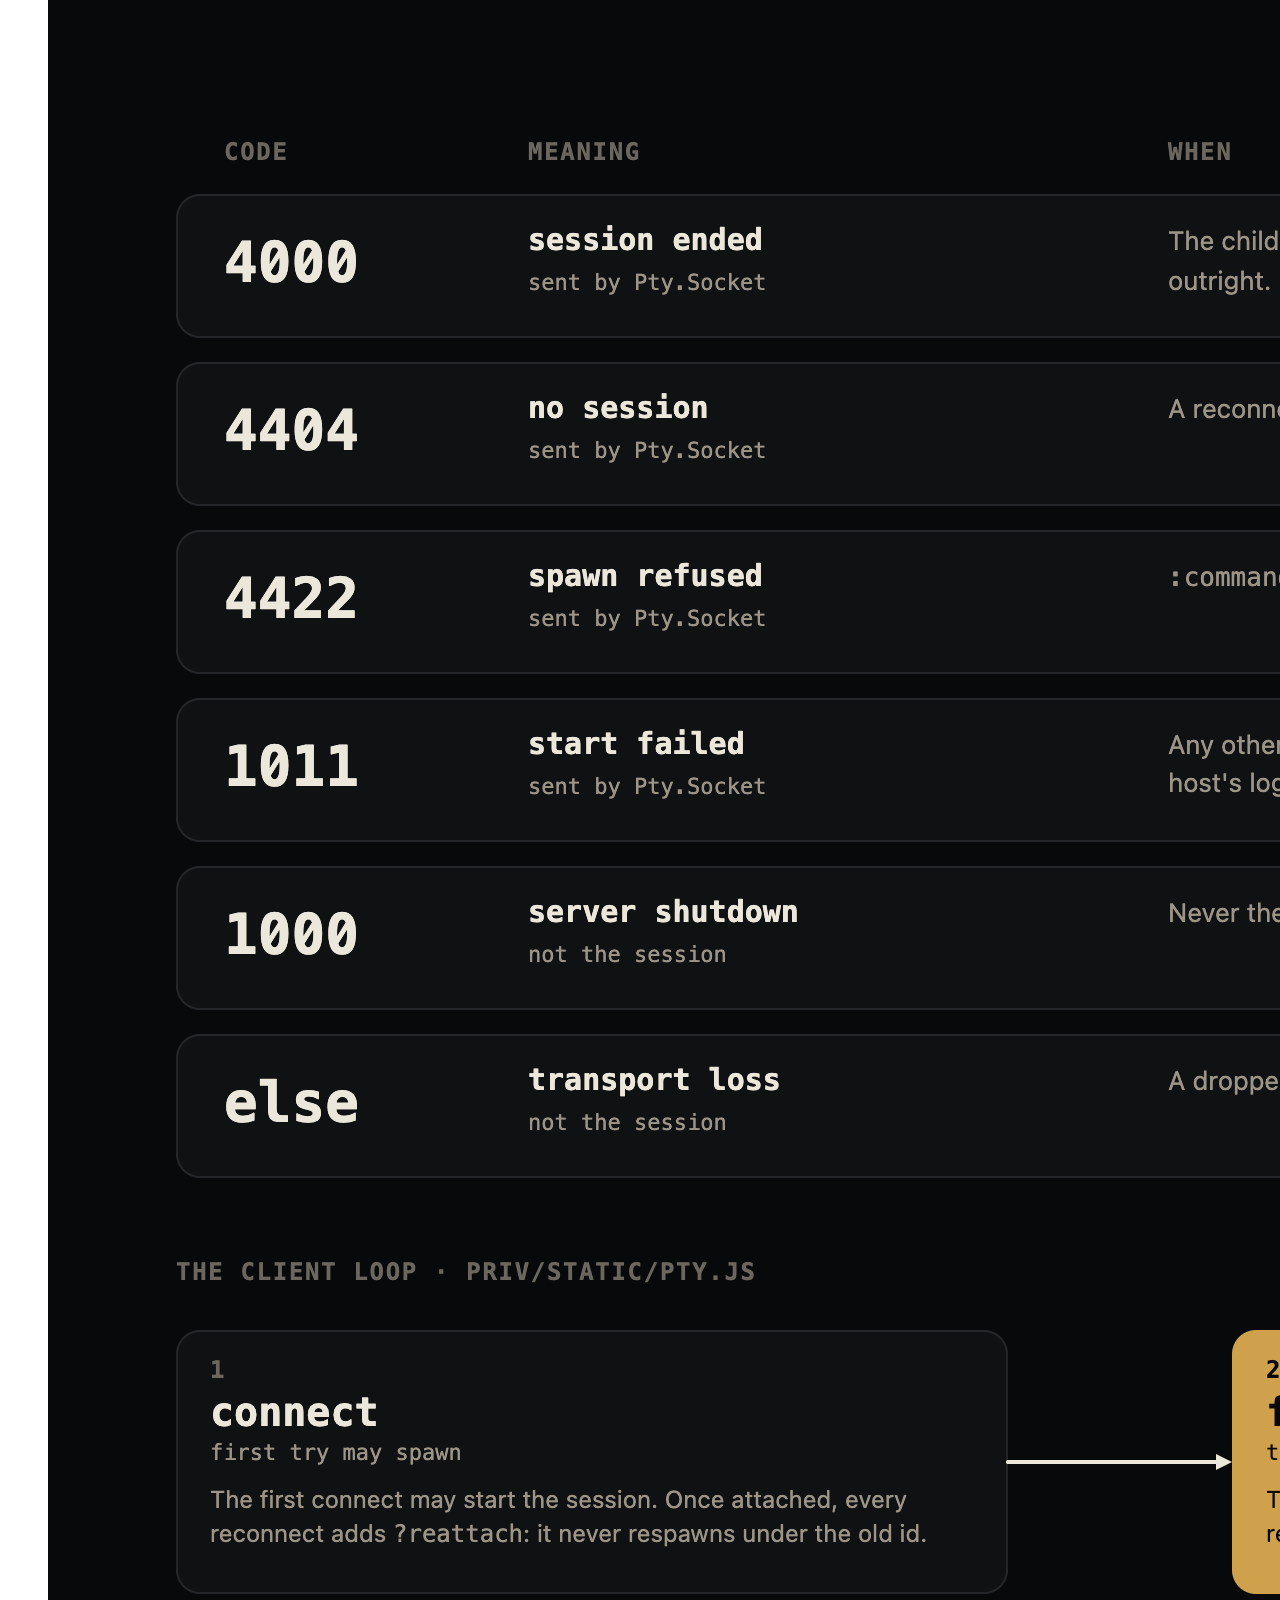
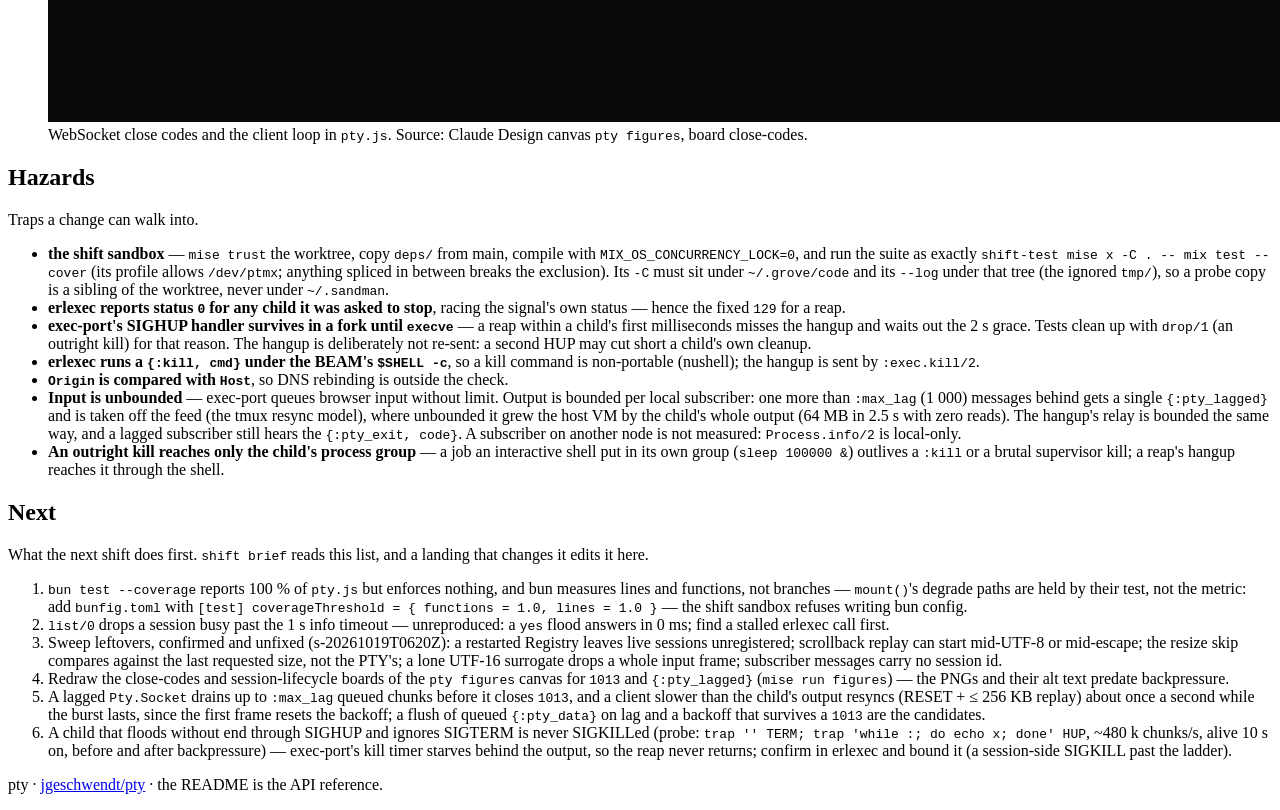
==== commit 6a55e772: "fix(session): small chunks join the last up to cap/64 — one-byte echoes held 40× the scrollback cap " ====
--- a/docs/index.html
+++ b/docs/index.html
@@ -196,8 +196,8 @@
   </header>
   <ol class="steps" id="next">
     <li><code class="code">bun test --coverage</code> reports 100 % of <code class="code">pty.js</code> but enforces nothing, and bun measures lines and functions, not branches — <code class="code">mount()</code>'s degrade paths are held by their test, not the metric: add <code class="code">bunfig.toml</code> with <code class="code">[test] coverageThreshold = { functions = 1.0, lines = 1.0 }</code> — the shift sandbox refuses writing bun config.</li>
-    <li><code class="code">list/0</code> drops a session busy past the 1 s info timeout.</li>
-    <li>Sweep leftovers, confirmed and unfixed (s-20261019T0620Z): a restarted Registry leaves live sessions unregistered; scrollback replay can start mid-UTF-8 or mid-escape; the resize skip compares against the last requested size, not the PTY's; a lone UTF-16 surrogate drops a whole input frame; subscriber messages carry no session id; the scrollback cap ignores per-chunk overhead of tiny chunks.</li>
+    <li><code class="code">list/0</code> drops a session busy past the 1 s info timeout — unreproduced: a <code class="code">yes</code> flood answers in 0 ms; find a stalled erlexec call first.</li>
+    <li>Sweep leftovers, confirmed and unfixed (s-20261019T0620Z): a restarted Registry leaves live sessions unregistered; scrollback replay can start mid-UTF-8 or mid-escape; the resize skip compares against the last requested size, not the PTY's; a lone UTF-16 surrogate drops a whole input frame; subscriber messages carry no session id.</li>
     <li>Redraw the close-codes and session-lifecycle boards of the <code class="code">pty figures</code> canvas for <code class="code">1013</code> and <code class="code">{:pty_lagged}</code> (<code class="code">mise run figures</code>) — the PNGs and their alt text predate backpressure.</li>
     <li>A lagged <code class="code">Pty.Socket</code> drains up to <code class="code">:max_lag</code> queued chunks before it closes <code class="code">1013</code>, and a client slower than the child's output resyncs (RESET + ≤ 256 KB replay) about once a second while the burst lasts, since the first frame resets the backoff; a flush of queued <code class="code">{:pty_data}</code> on lag and a backoff that survives a <code class="code">1013</code> are the candidates.</li>
     <li>A child that floods without end through SIGHUP and ignores SIGTERM is never SIGKILLed (probe: <code class="code">trap '' TERM; trap 'while :; do echo x; done' HUP</code>, ~480 k chunks/s, alive 10 s on, before and after backpressure) — exec-port's kill timer starves behind the output, so the reap never returns; confirm in erlexec and bound it (a session-side SIGKILL past the ladder).</li>
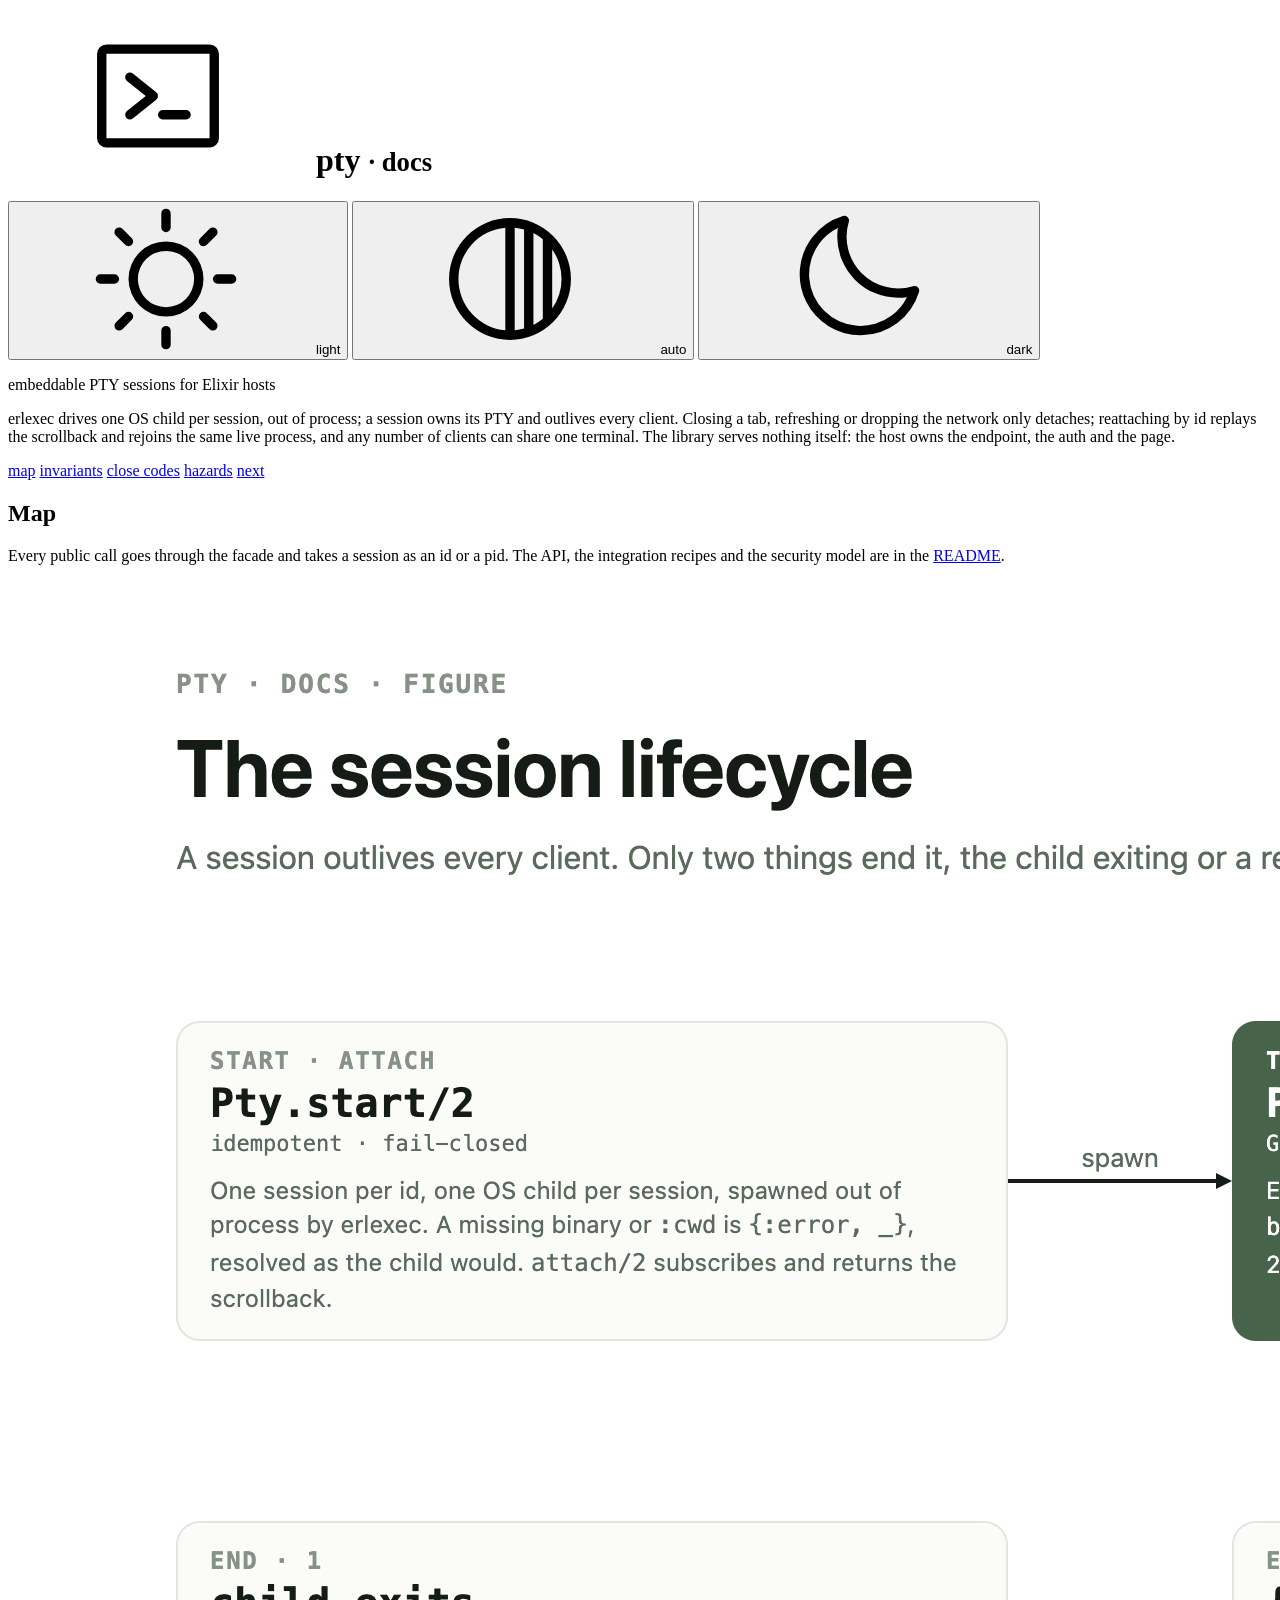
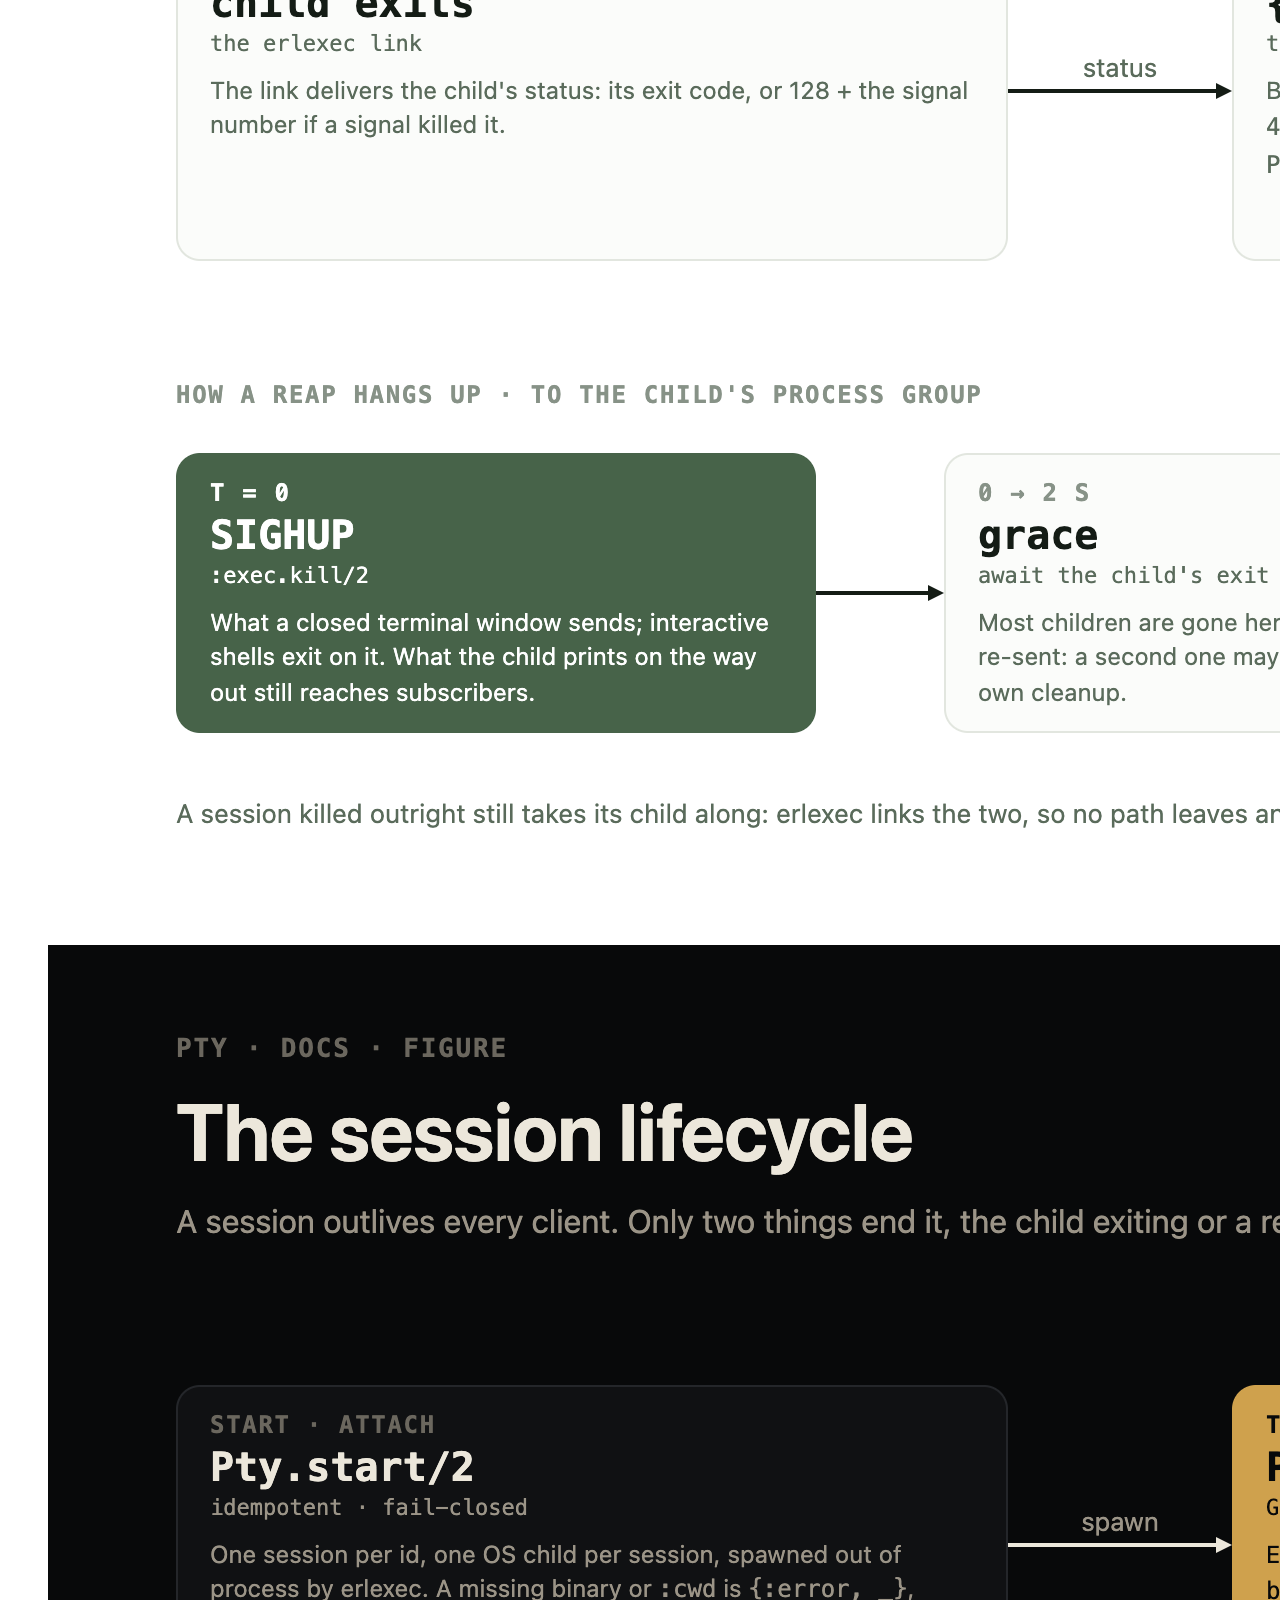
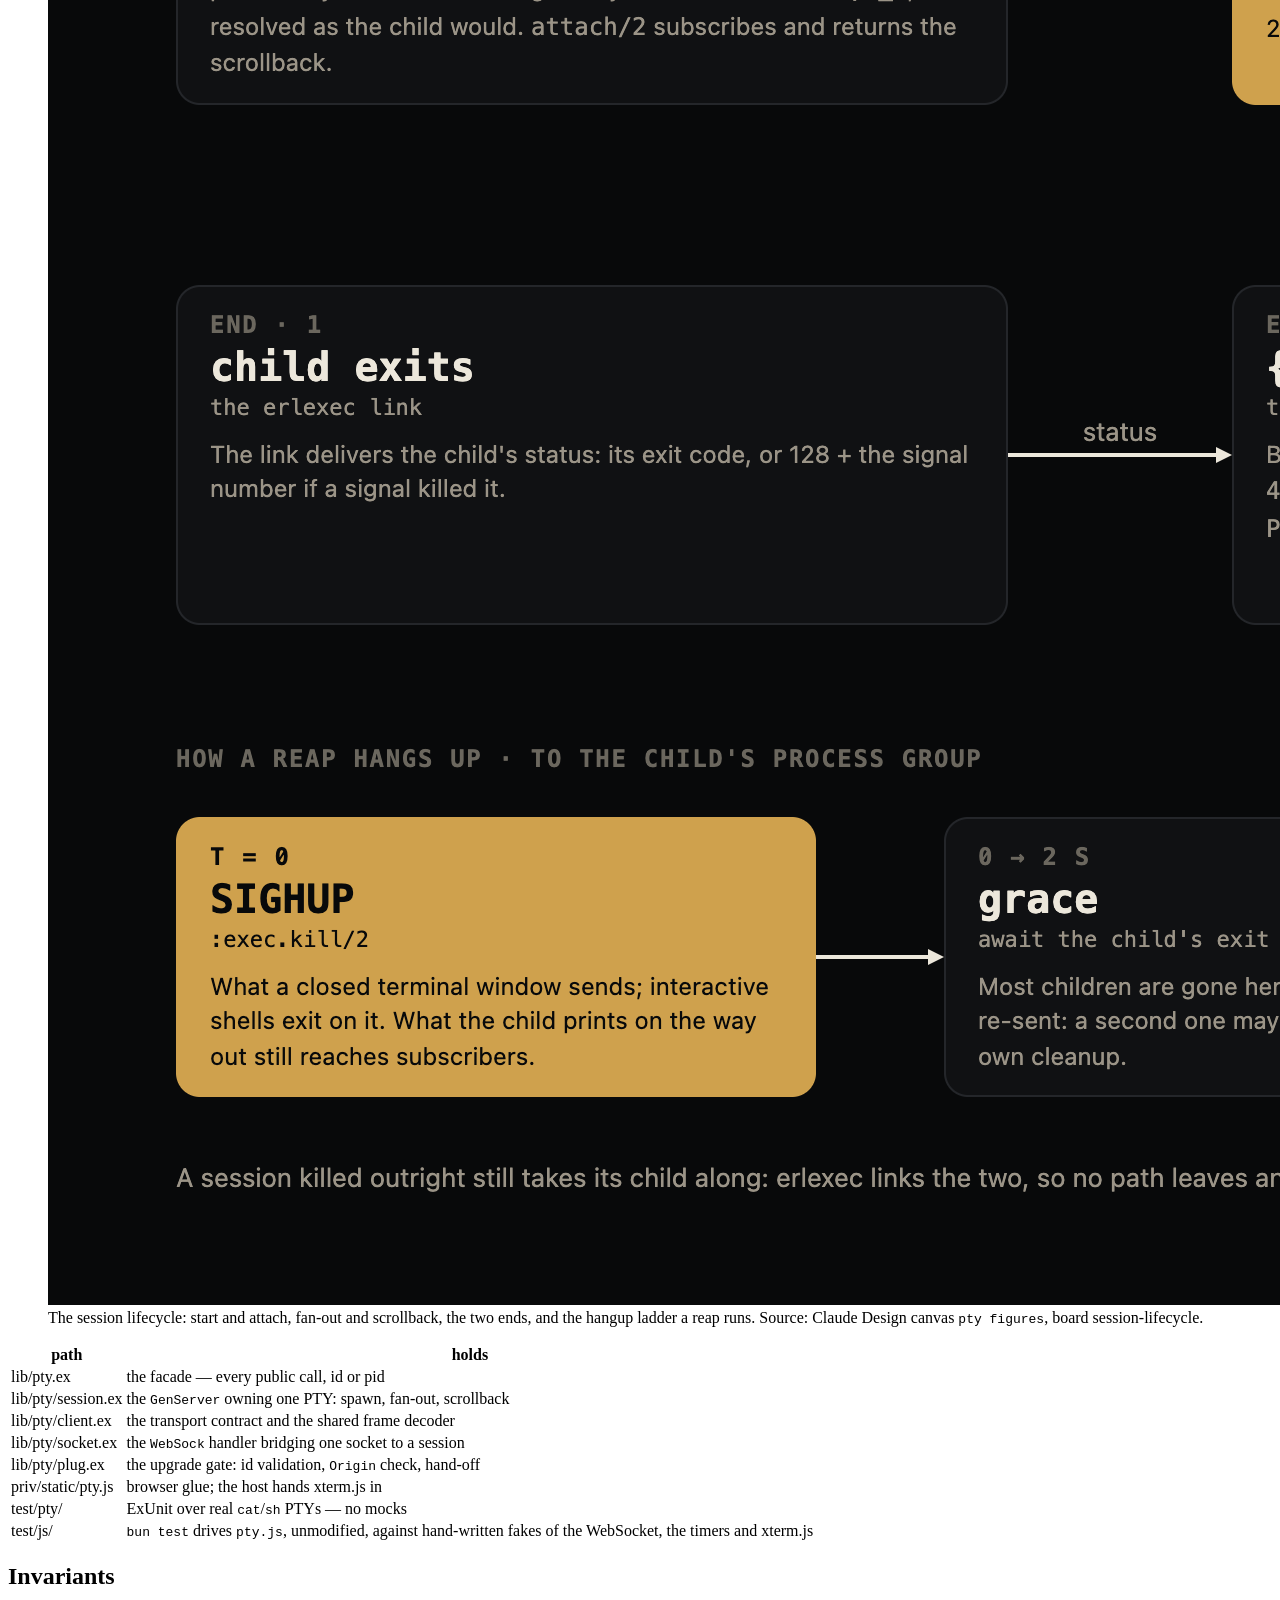
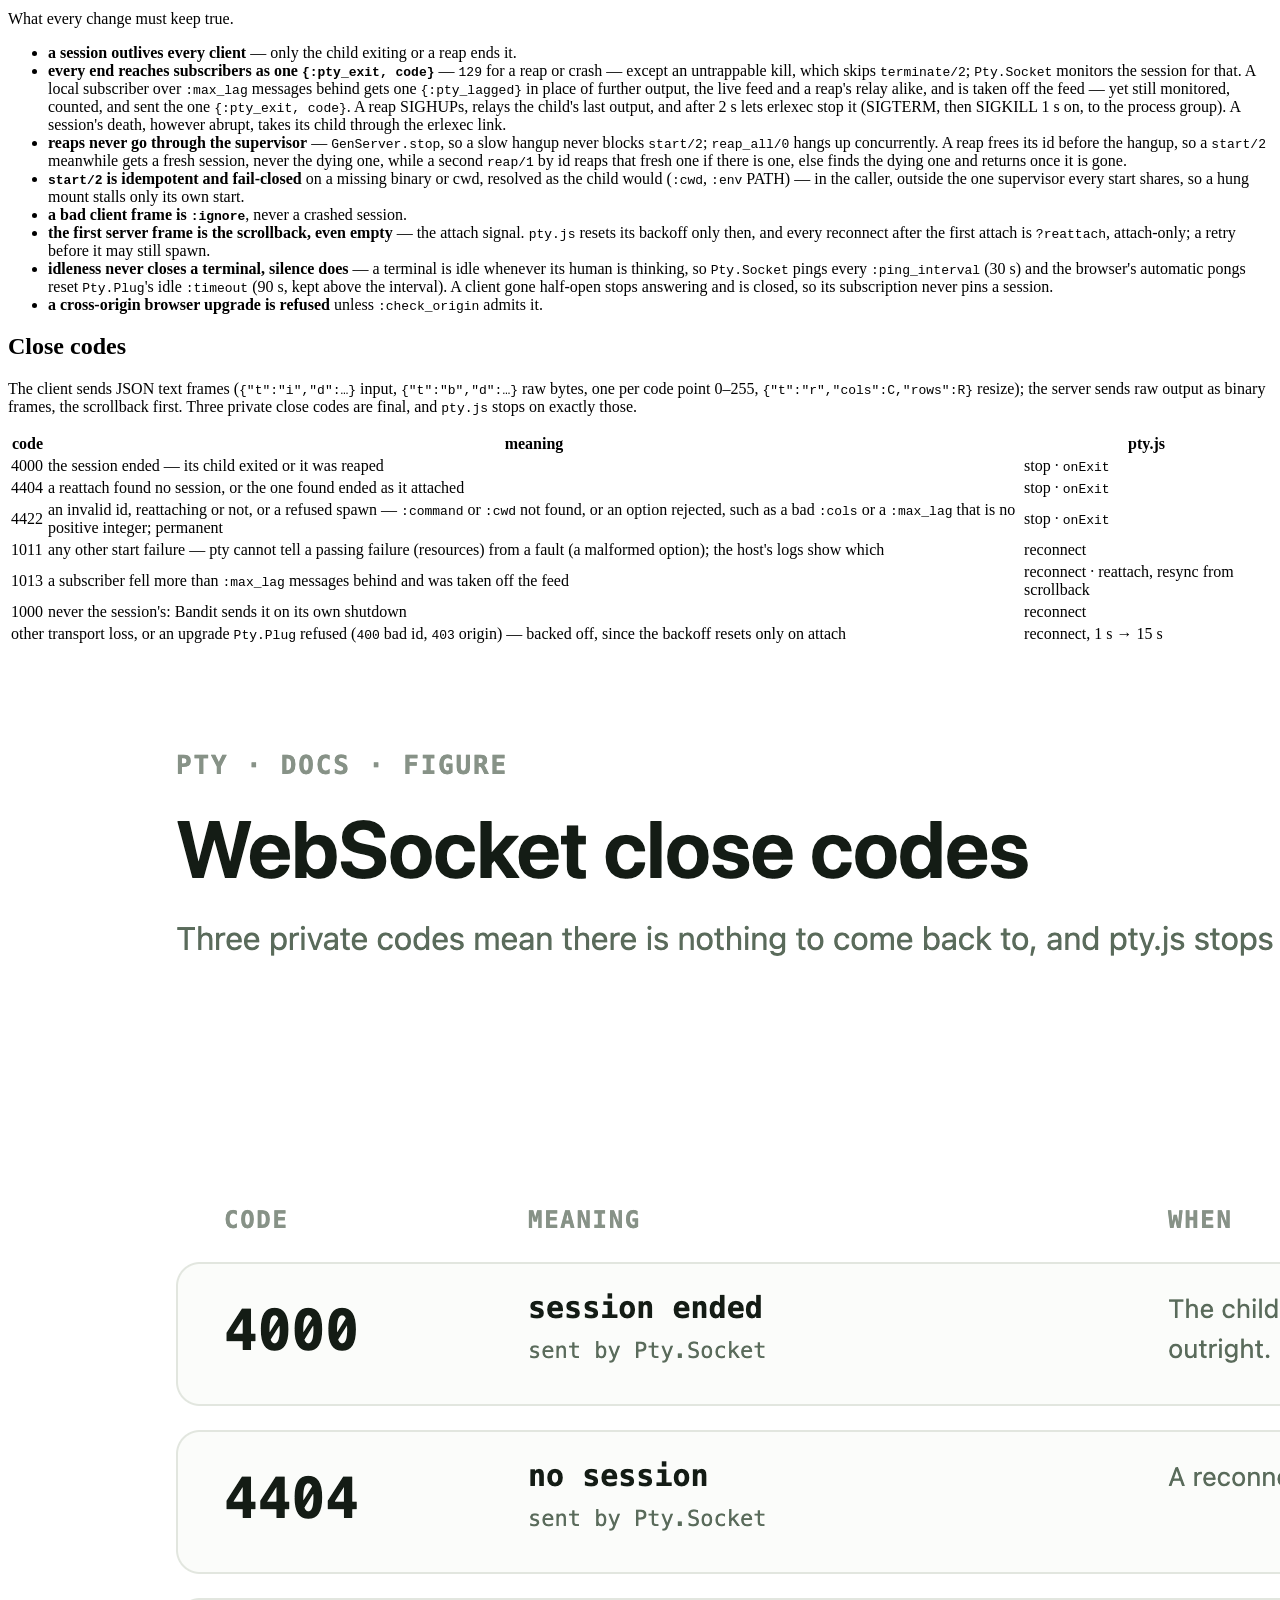
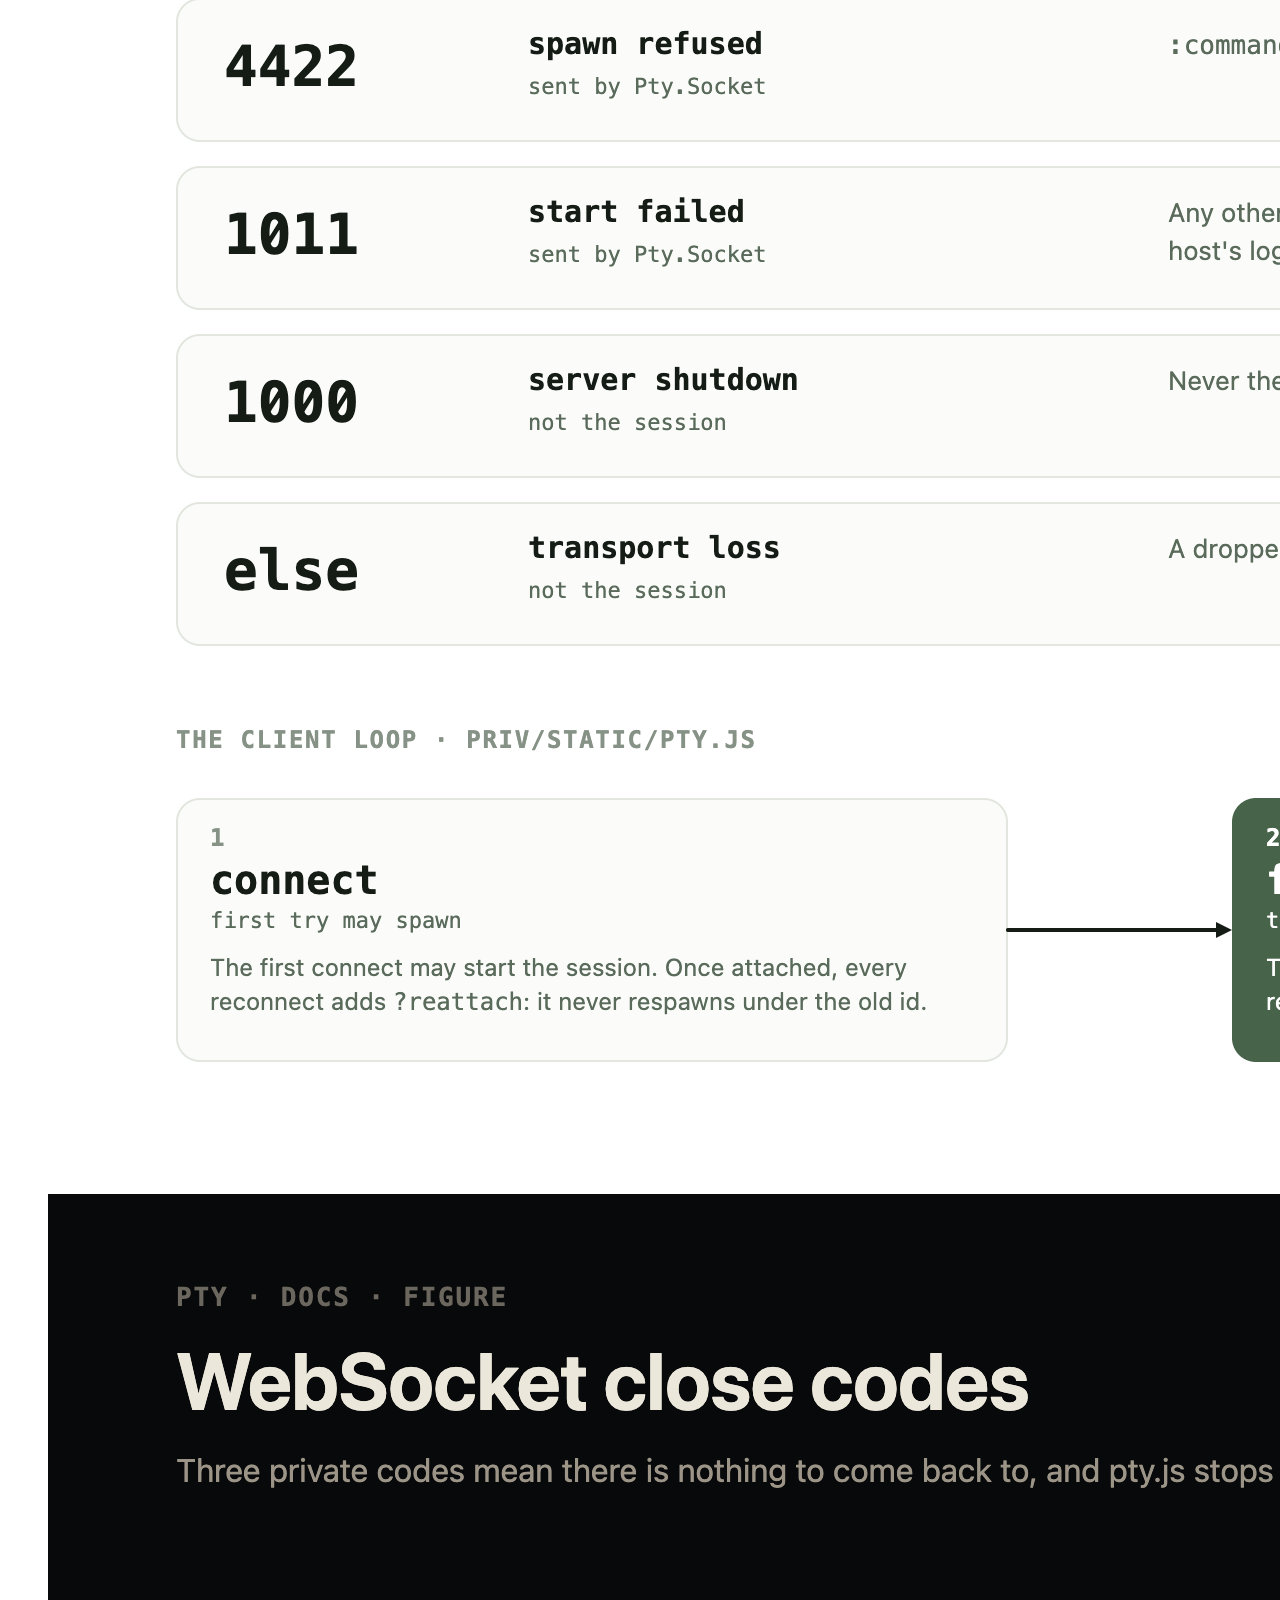
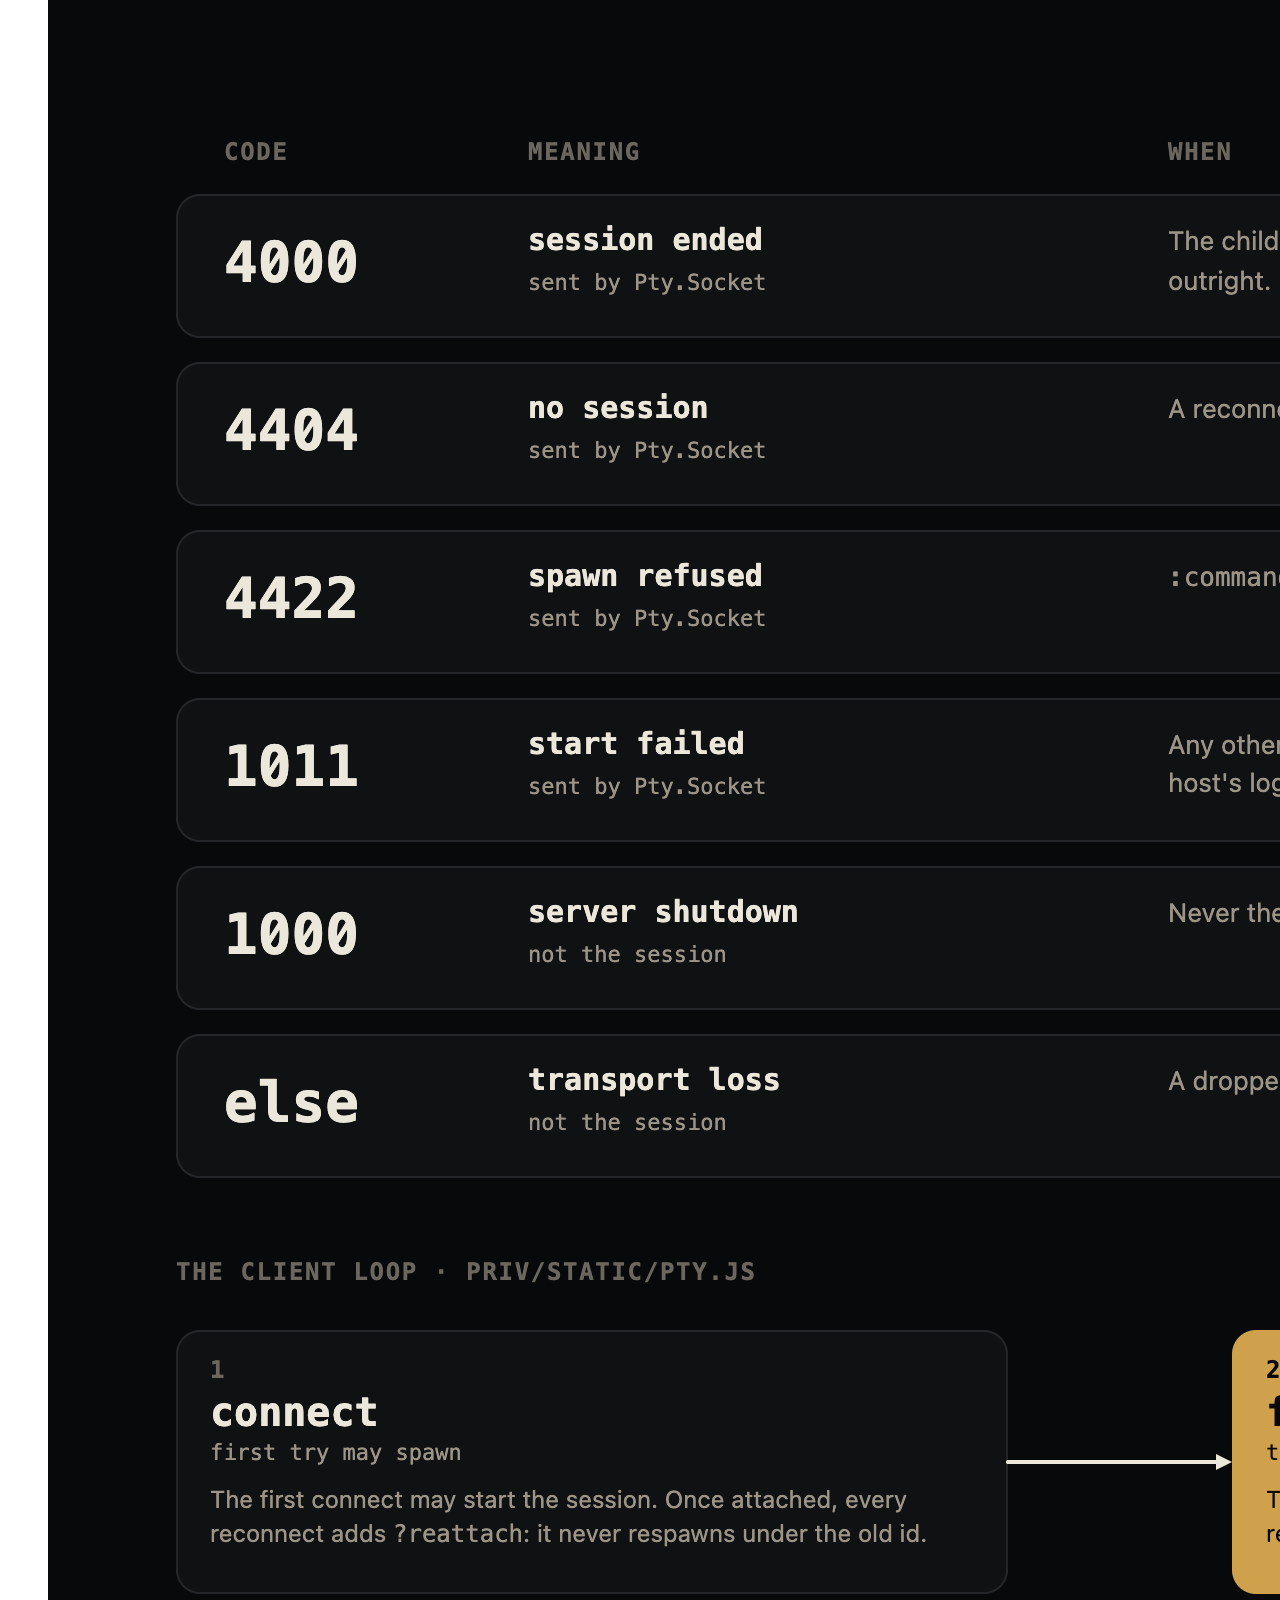
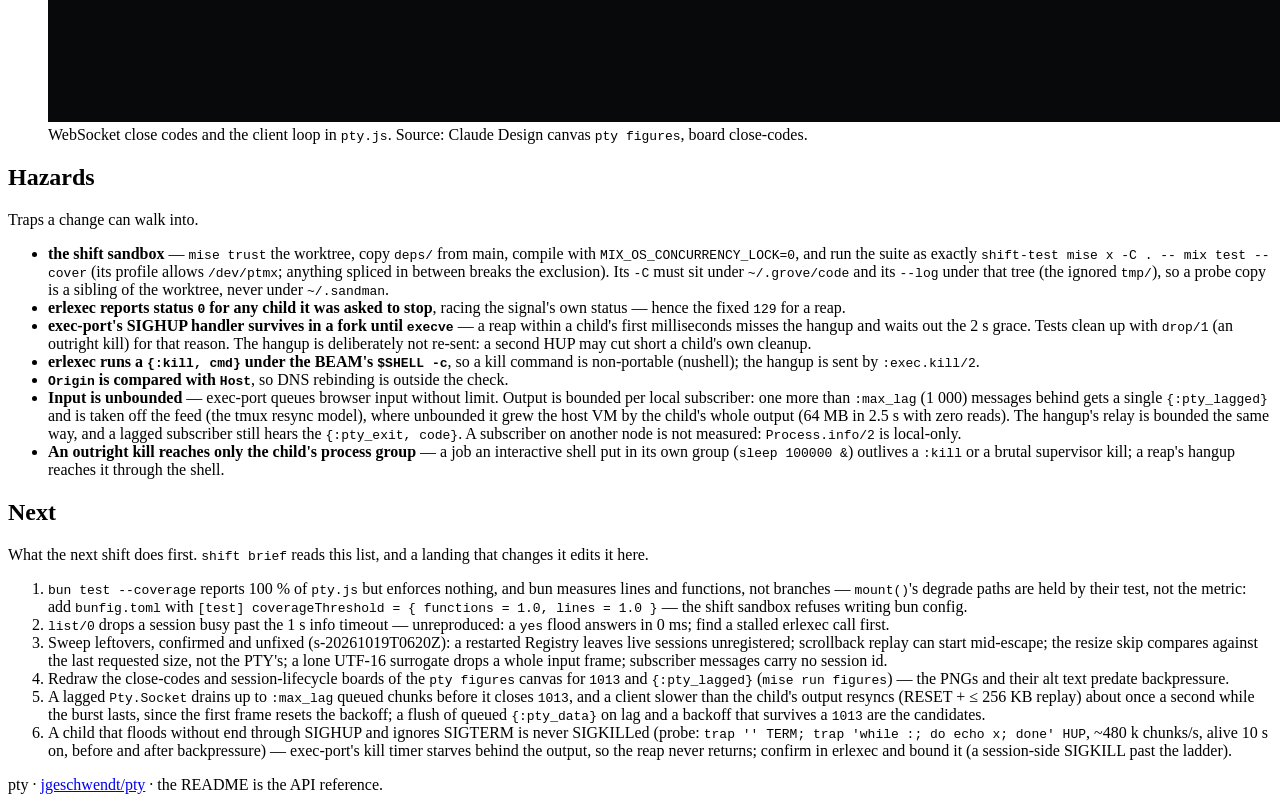
==== commit 0e742a09: "fix(session): a replay cut mid-character drops its stray UTF-8 continuation bytes Shift: s-20261021T" ====
--- a/docs/index.html
+++ b/docs/index.html
@@ -197,7 +197,7 @@
   <ol class="steps" id="next">
     <li><code class="code">bun test --coverage</code> reports 100 % of <code class="code">pty.js</code> but enforces nothing, and bun measures lines and functions, not branches — <code class="code">mount()</code>'s degrade paths are held by their test, not the metric: add <code class="code">bunfig.toml</code> with <code class="code">[test] coverageThreshold = { functions = 1.0, lines = 1.0 }</code> — the shift sandbox refuses writing bun config.</li>
     <li><code class="code">list/0</code> drops a session busy past the 1 s info timeout — unreproduced: a <code class="code">yes</code> flood answers in 0 ms; find a stalled erlexec call first.</li>
-    <li>Sweep leftovers, confirmed and unfixed (s-20261019T0620Z): a restarted Registry leaves live sessions unregistered; scrollback replay can start mid-UTF-8 or mid-escape; the resize skip compares against the last requested size, not the PTY's; a lone UTF-16 surrogate drops a whole input frame; subscriber messages carry no session id.</li>
+    <li>Sweep leftovers, confirmed and unfixed (s-20261019T0620Z): a restarted Registry leaves live sessions unregistered; scrollback replay can start mid-escape; the resize skip compares against the last requested size, not the PTY's; a lone UTF-16 surrogate drops a whole input frame; subscriber messages carry no session id.</li>
     <li>Redraw the close-codes and session-lifecycle boards of the <code class="code">pty figures</code> canvas for <code class="code">1013</code> and <code class="code">{:pty_lagged}</code> (<code class="code">mise run figures</code>) — the PNGs and their alt text predate backpressure.</li>
     <li>A lagged <code class="code">Pty.Socket</code> drains up to <code class="code">:max_lag</code> queued chunks before it closes <code class="code">1013</code>, and a client slower than the child's output resyncs (RESET + ≤ 256 KB replay) about once a second while the burst lasts, since the first frame resets the backoff; a flush of queued <code class="code">{:pty_data}</code> on lag and a backoff that survives a <code class="code">1013</code> are the candidates.</li>
     <li>A child that floods without end through SIGHUP and ignores SIGTERM is never SIGKILLed (probe: <code class="code">trap '' TERM; trap 'while :; do echo x; done' HUP</code>, ~480 k chunks/s, alive 10 s on, before and after backpressure) — exec-port's kill timer starves behind the output, so the reap never returns; confirm in erlexec and bound it (a session-side SIGKILL past the ladder).</li>
